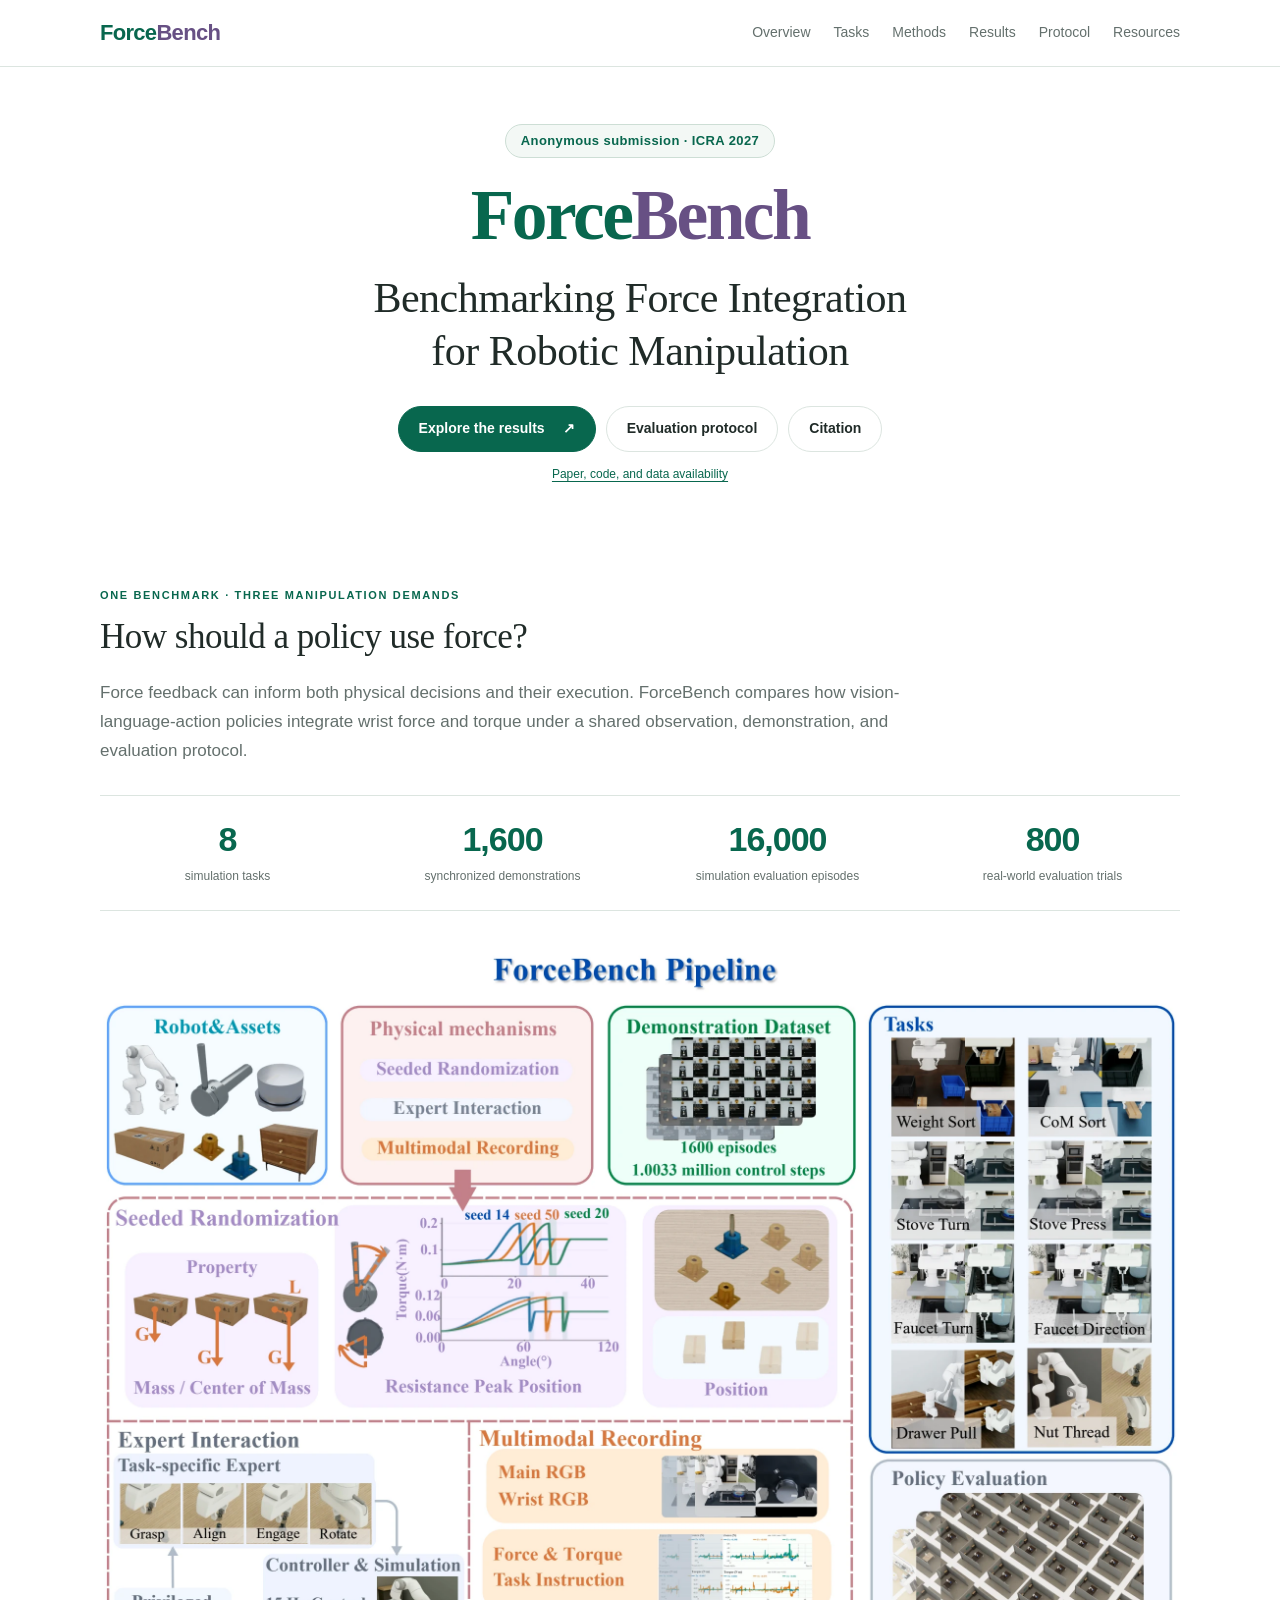
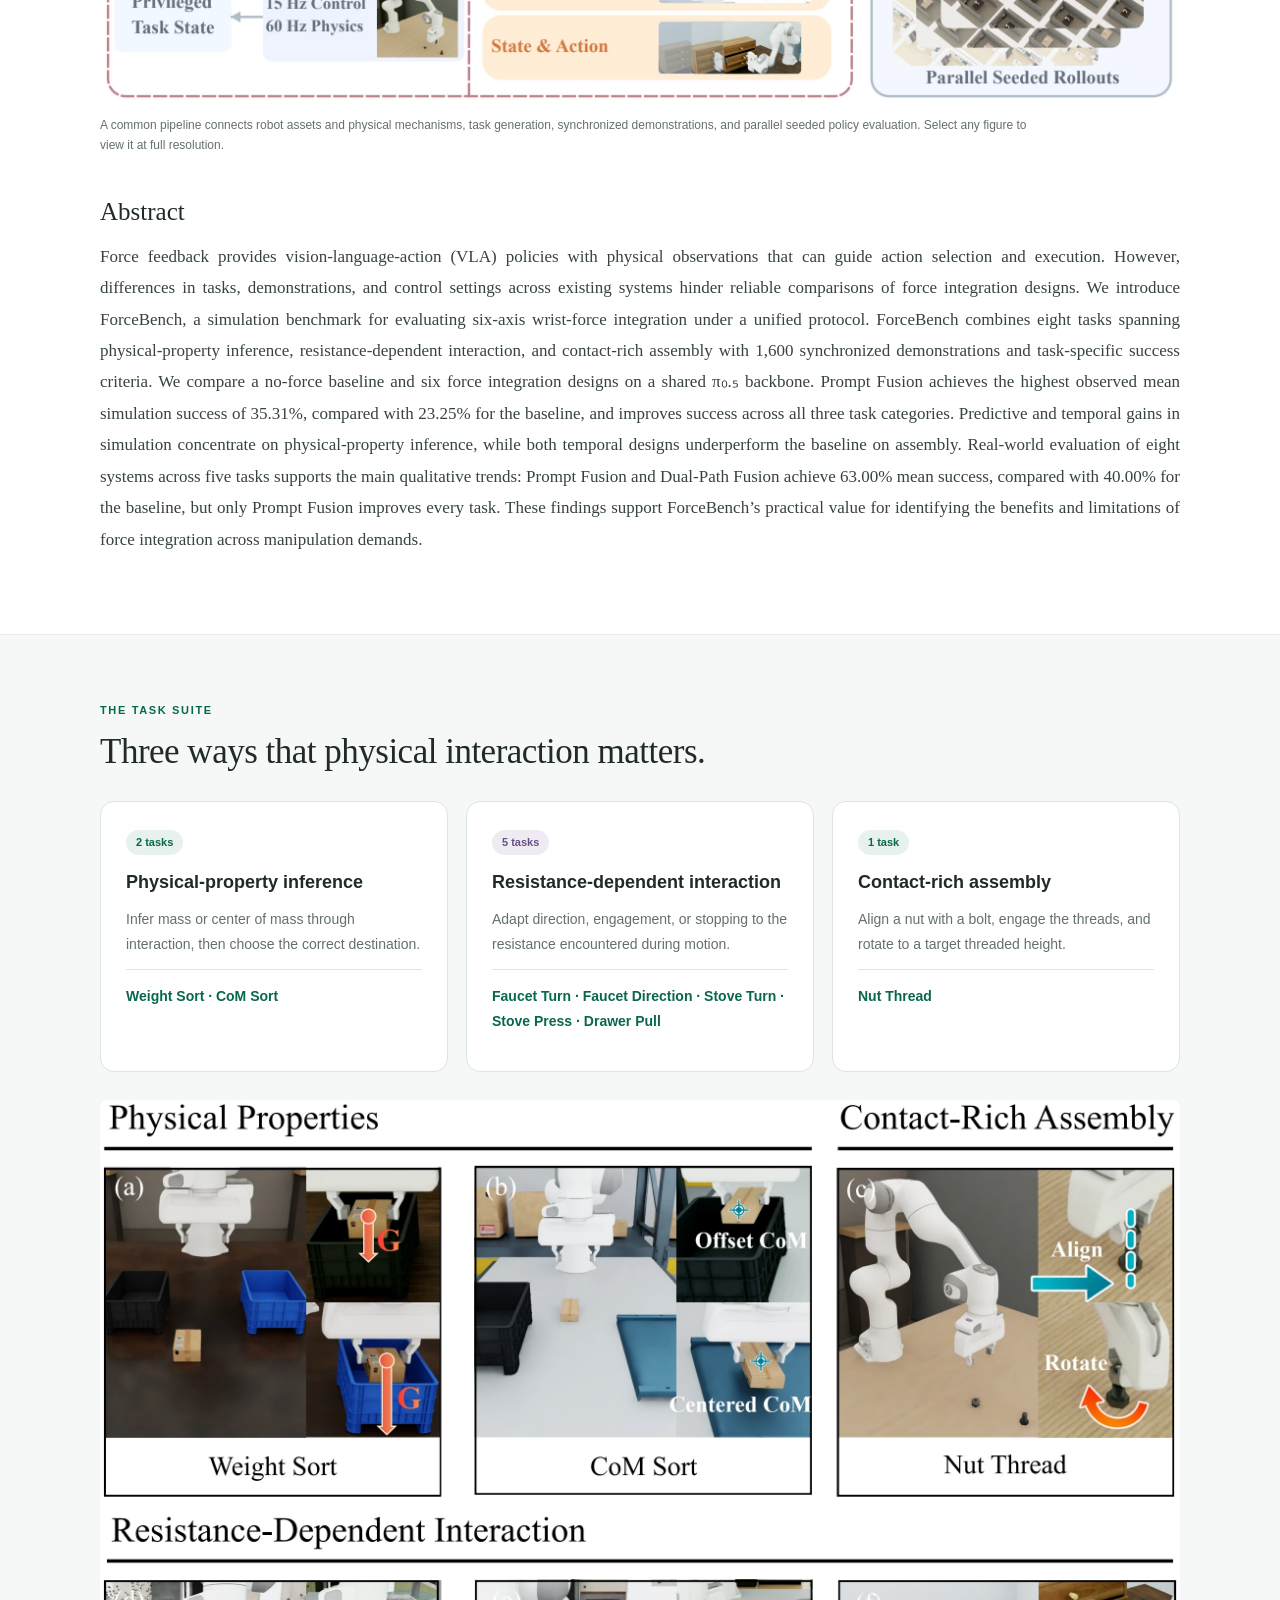
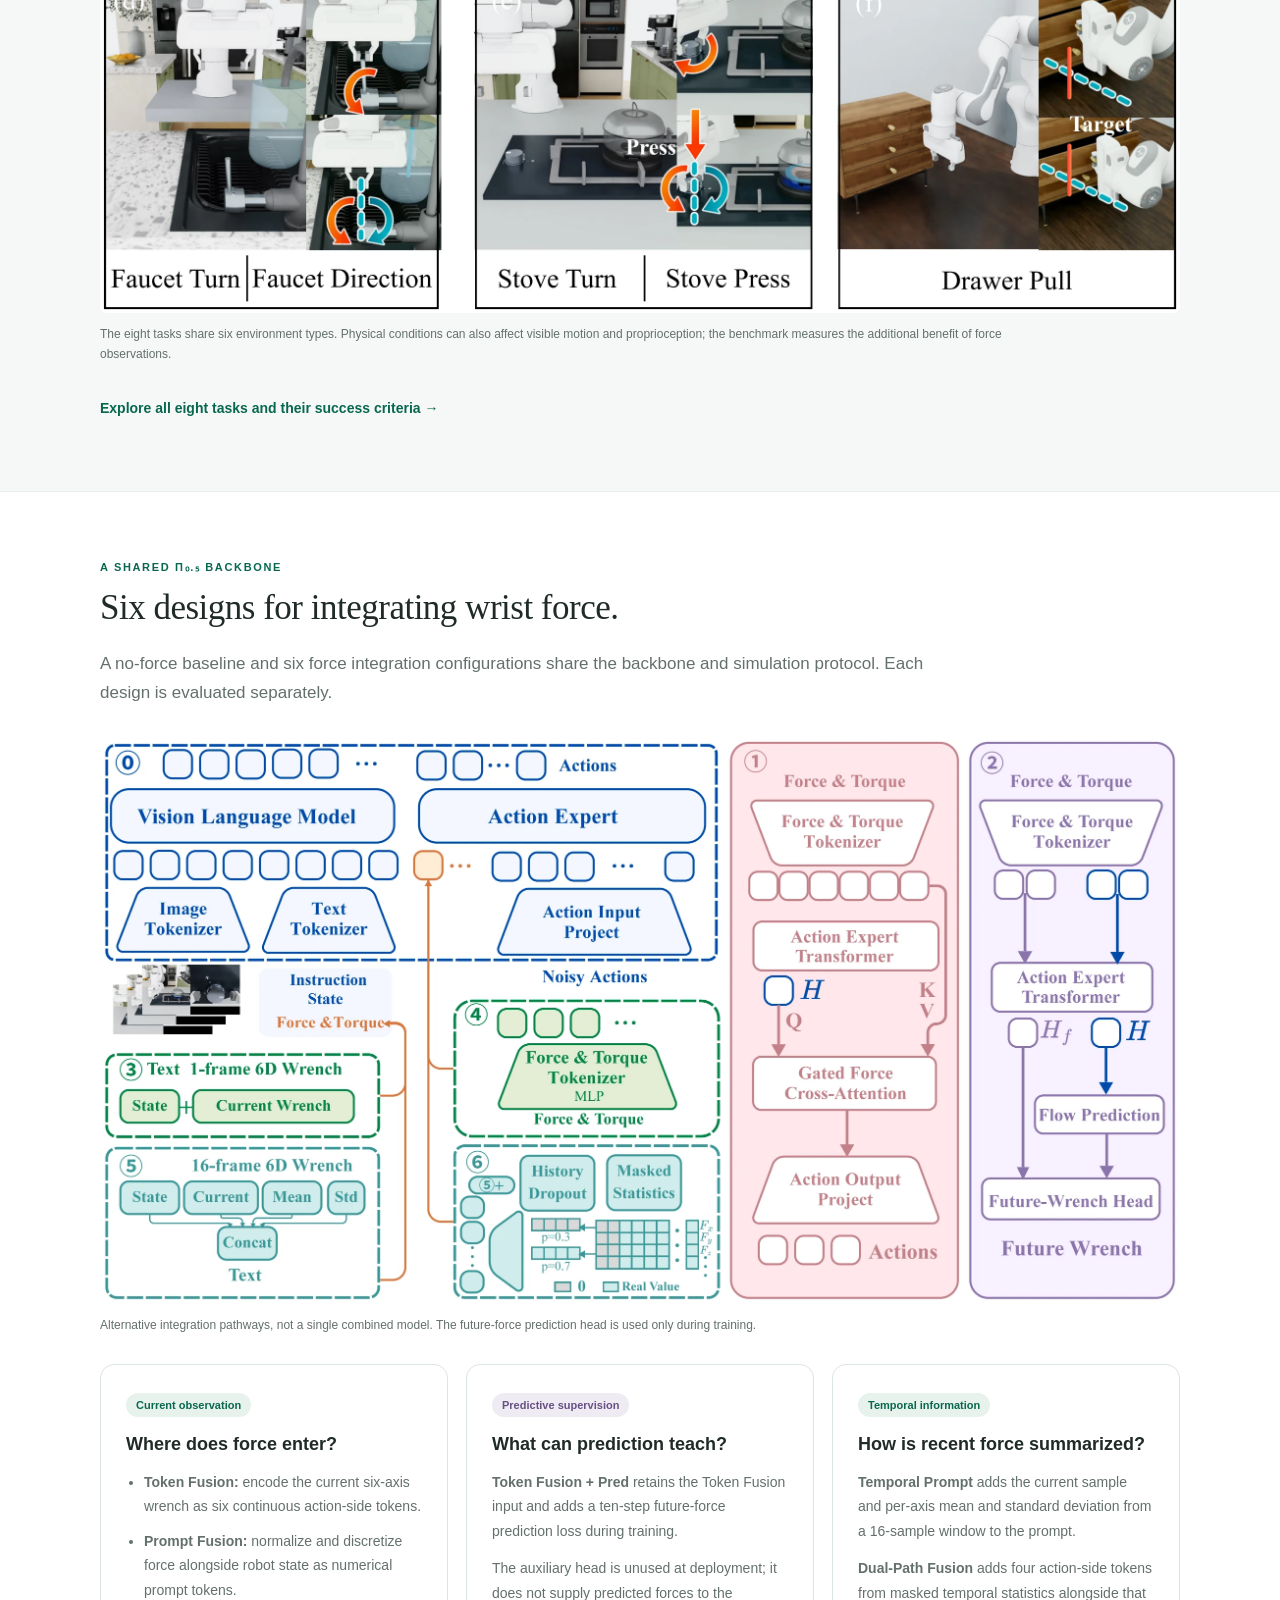
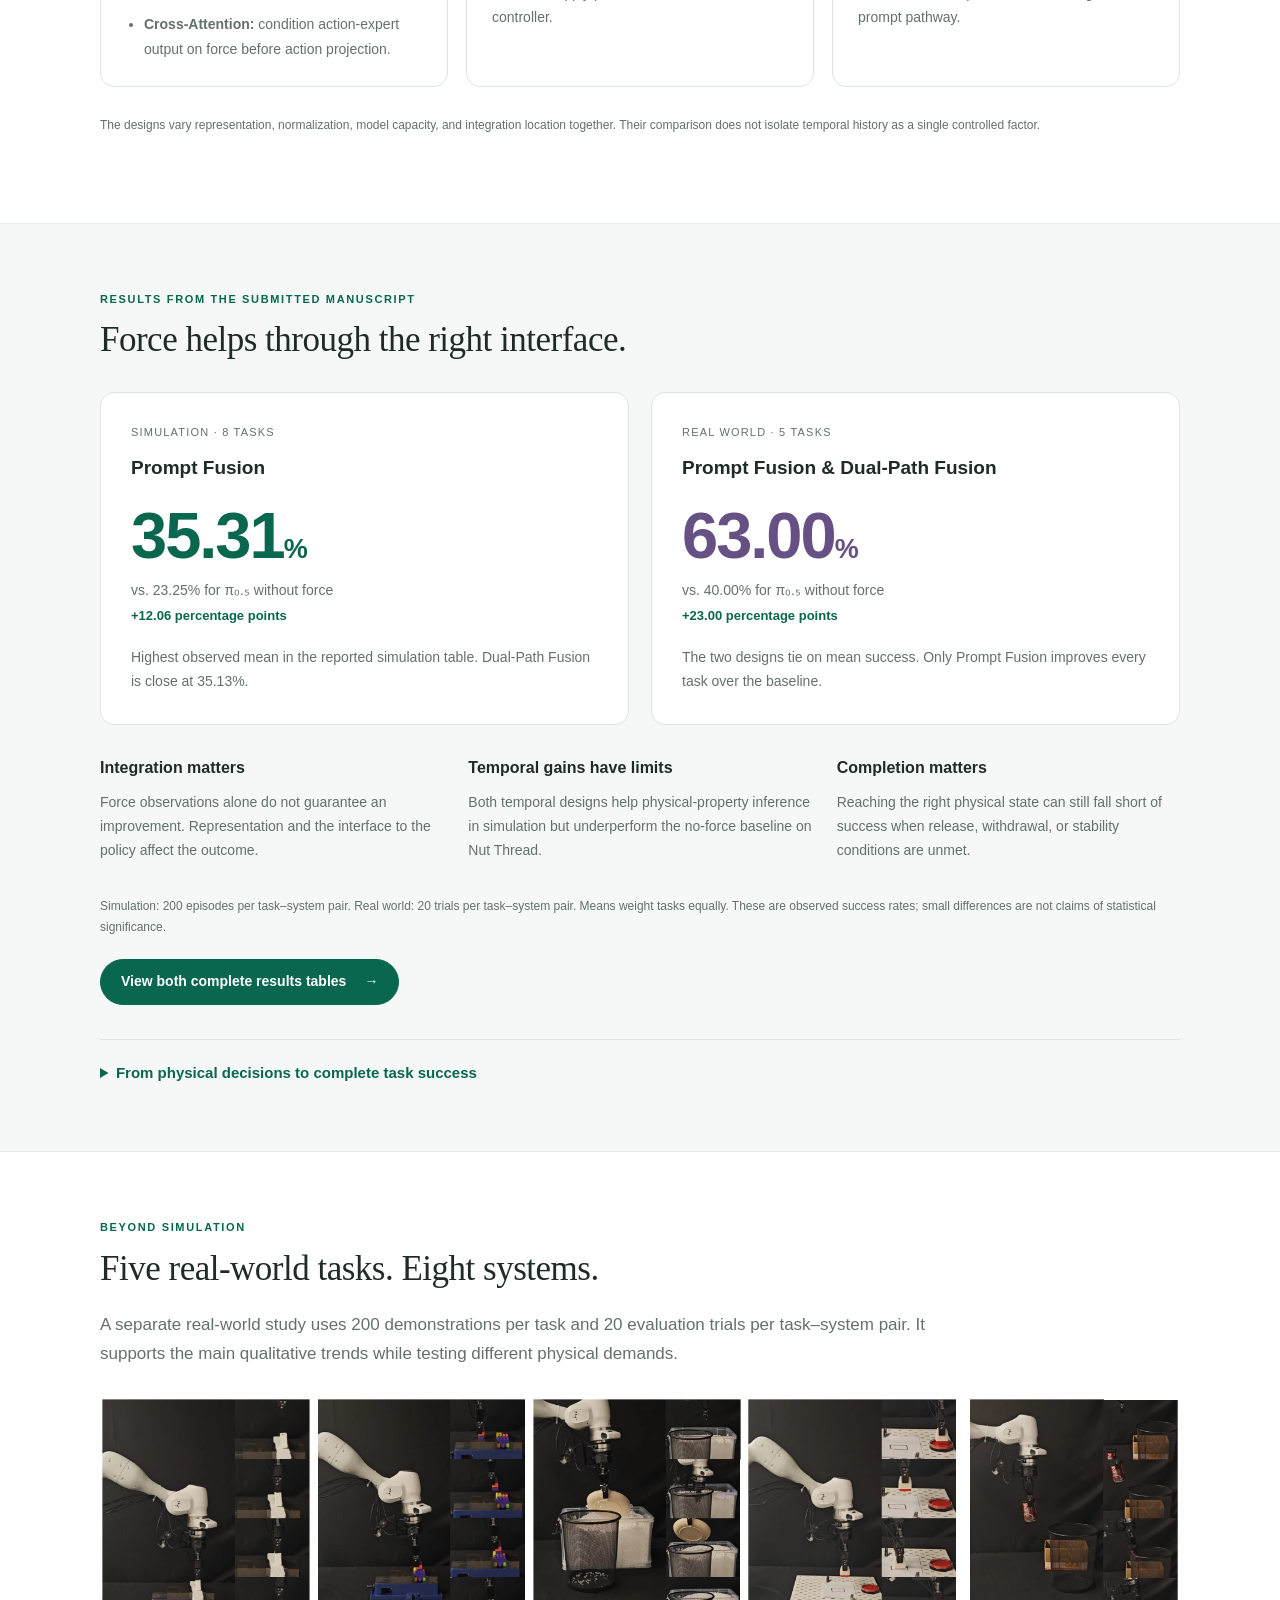
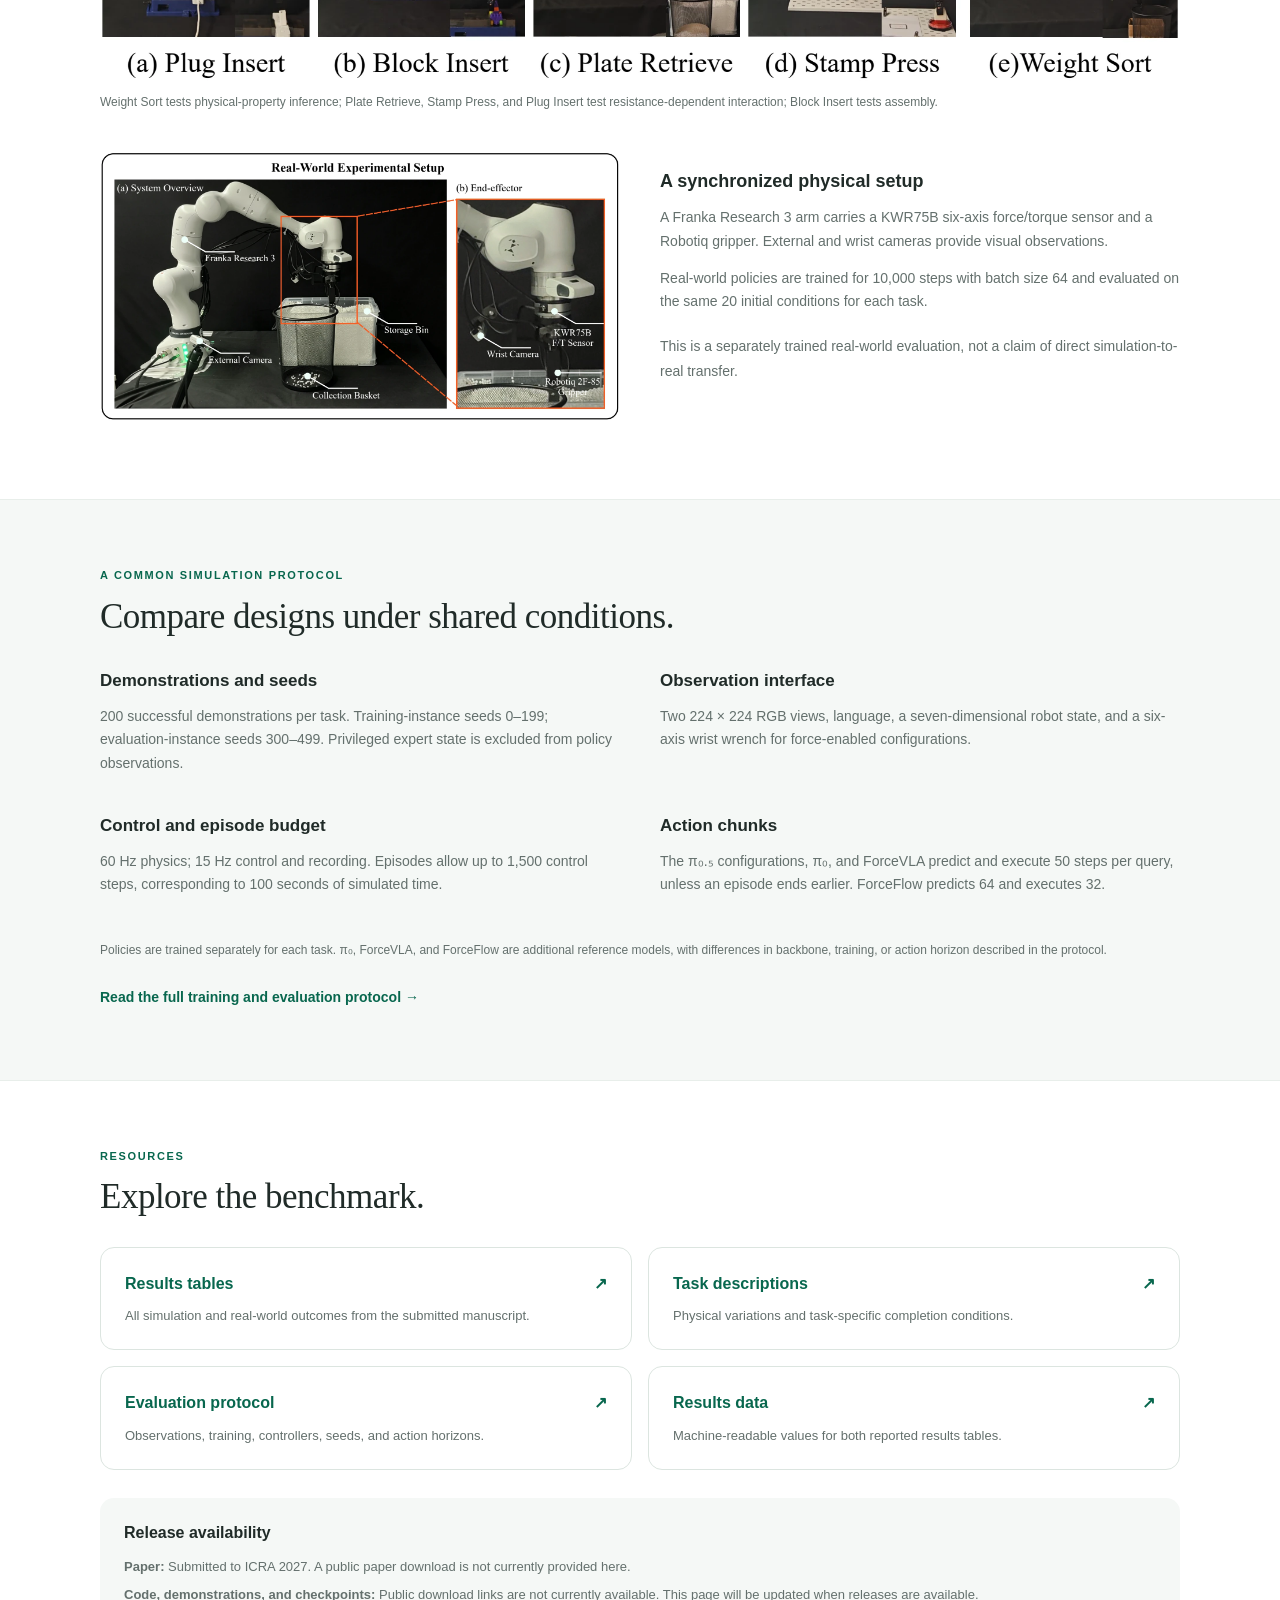
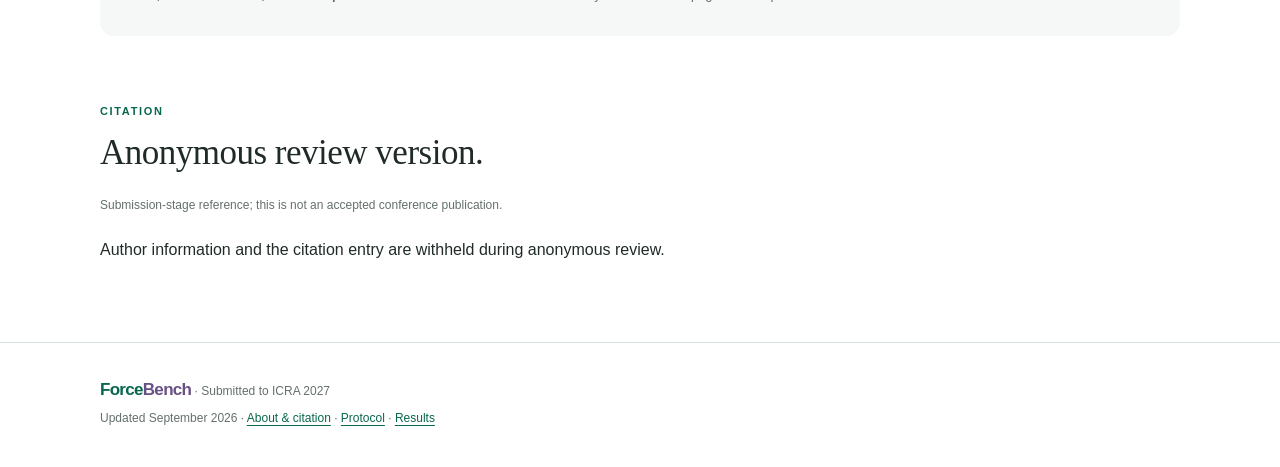
==== index.html @ 2aebc3a1 "Remove author and affiliation details for anonymous review" ====
<!doctype html>
<html lang="en">
<head>
<meta charset="utf-8">
<meta name="robots" content="noindex, nofollow, noarchive">
<meta name="viewport" content="width=device-width, initial-scale=1">
<title>ForceBench: Benchmarking Force Integration for Robotic Manipulation</title>
<meta name="description" content="ForceBench evaluates six-axis wrist-force integration in vision-language-action policies: eight simulation tasks, 1,600 demonstrations, and a five-task real-world study. Submitted to ICRA 2027.">
<meta property="og:title" content="ForceBench: Benchmarking Force Integration for Robotic Manipulation">
<meta property="og:description" content="Eight simulation tasks. Six force integration designs. A unified evaluation protocol. Submitted to ICRA 2027.">
<meta property="og:type" content="website">
<meta property="og:url" content="https://forcebench-platform.github.io/">
<meta property="og:image" content="https://forcebench-platform.github.io/assets/figures/pipeline.webp">
<link rel="canonical" href="https://forcebench-platform.github.io/">
<link rel="stylesheet" href="assets/project.css">
</head>
<body>
<a class="skip" href="#main">Skip to content</a>
<nav class="topnav" aria-label="Main navigation"><div class="wrap nav-inner"><a class="brand" href="./">Force<span>Bench</span></a><div class="nav-links"><a href="#overview">Overview</a><a href="tasks.html">Tasks</a><a href="#methods">Methods</a><a href="leaderboard.html">Results</a><a href="doc/index.html">Protocol</a><a href="#resources">Resources</a></div></div></nav>
<main id="main">
<header class="hero wrap">
  <p class="venue">Anonymous submission · ICRA 2027</p>
  <h1><span class="wordmark">Force<span>Bench</span></span>Benchmarking Force Integration<br class="desktop-break"> for Robotic Manipulation</h1>
  
  
  
  
  <div class="actions"><a class="button primary" href="leaderboard.html">Explore the results <span aria-hidden="true">↗</span></a><a class="button" href="doc/index.html">Evaluation protocol</a><a class="button" href="#citation">Citation</a></div>
  <p class="small"><a href="#resources">Paper, code, and data availability</a></p>
</header>

<section id="overview" class="section wrap">
  <p class="eyebrow">One benchmark · Three manipulation demands</p>
  <h2>How should a policy use force?</h2>
  <p class="intro">Force feedback can inform both physical decisions and their execution. ForceBench compares how vision-language-action policies integrate wrist force and torque under a shared observation, demonstration, and evaluation protocol.</p>
  <div class="stats"><div><strong>8</strong><span>simulation tasks</span></div><div><strong>1,600</strong><span>synchronized demonstrations</span></div><div><strong>16,000</strong><span>simulation evaluation episodes</span></div><div><strong>800</strong><span>real-world evaluation trials</span></div></div>
  <figure><a href="assets/figures/pipeline.webp" target="_blank" rel="noopener"><img src="assets/figures/pipeline.webp" width="2200" height="1546" alt="ForceBench pipeline: robot assets and physical mechanisms generate eight tasks, synchronized demonstrations, and parallel seeded policy evaluations."></a><figcaption>A common pipeline connects robot assets and physical mechanisms, task generation, synchronized demonstrations, and parallel seeded policy evaluation. Select any figure to view it at full resolution.</figcaption></figure>
  <div class="abstract"><h3>Abstract</h3><p>Force feedback provides vision-language-action (VLA) policies with physical observations that can guide action selection and execution. However, differences in tasks, demonstrations, and control settings across existing systems hinder reliable comparisons of force integration designs. We introduce ForceBench, a simulation benchmark for evaluating six-axis wrist-force integration under a unified protocol. ForceBench combines eight tasks spanning physical-property inference, resistance-dependent interaction, and contact-rich assembly with 1,600 synchronized demonstrations and task-specific success criteria. We compare a no-force baseline and six force integration designs on a shared π₀.₅ backbone. Prompt Fusion achieves the highest observed mean simulation success of 35.31%, compared with 23.25% for the baseline, and improves success across all three task categories. Predictive and temporal gains in simulation concentrate on physical-property inference, while both temporal designs underperform the baseline on assembly. Real-world evaluation of eight systems across five tasks supports the main qualitative trends: Prompt Fusion and Dual-Path Fusion achieve 63.00% mean success, compared with 40.00% for the baseline, but only Prompt Fusion improves every task. These findings support ForceBench’s practical value for identifying the benefits and limitations of force integration across manipulation demands.</p></div>
</section>

<section id="tasks" class="section band"><div class="wrap">
  <p class="eyebrow">The task suite</p><h2>Three ways that physical interaction matters.</h2>
  <div class="cards"><article><span class="tag">2 tasks</span><h3>Physical-property inference</h3><p>Infer mass or center of mass through interaction, then choose the correct destination.</p><p class="task-list">Weight Sort · CoM Sort</p></article><article><span class="tag purple">5 tasks</span><h3>Resistance-dependent interaction</h3><p>Adapt direction, engagement, or stopping to the resistance encountered during motion.</p><p class="task-list">Faucet Turn · Faucet Direction · Stove Turn · Stove Press · Drawer Pull</p></article><article><span class="tag">1 task</span><h3>Contact-rich assembly</h3><p>Align a nut with a bolt, engage the threads, and rotate to a target threaded height.</p><p class="task-list">Nut Thread</p></article></div>
  <figure><a href="assets/figures/simulation-tasks.webp" target="_blank" rel="noopener"><img loading="lazy" src="assets/figures/simulation-tasks.webp" width="2200" height="1656" alt="Simulation environments and physical variations for parcel sorting, faucets, stove knobs, drawer pulling, and nut threading."></a><figcaption>The eight tasks share six environment types. Physical conditions can also affect visible motion and proprioception; the benchmark measures the additional benefit of force observations.</figcaption></figure>
  <a class="text-link" href="tasks.html">Explore all eight tasks and their success criteria <span aria-hidden="true">→</span></a>
</div></section>

<section id="methods" class="section wrap">
  <p class="eyebrow">A shared π₀.₅ backbone</p><h2>Six designs for integrating wrist force.</h2>
  <p class="intro">A no-force baseline and six force integration configurations share the backbone and simulation protocol. Each design is evaluated separately.</p>
  <figure><a href="assets/figures/force-integration.webp" target="_blank" rel="noopener"><img loading="lazy" src="assets/figures/force-integration.webp" width="2200" height="1157" alt="Architecture showing the alternative force pathways: cross-attention, token fusion and prediction, prompt fusion, temporal prompt, and dual-path fusion."></a><figcaption>Alternative integration pathways, not a single combined model. The future-force prediction head is used only during training.</figcaption></figure>
  <div class="cards methods"><article><span class="tag">Current observation</span><h3>Where does force enter?</h3><ul><li><strong>Token Fusion:</strong> encode the current six-axis wrench as six continuous action-side tokens.</li><li><strong>Prompt Fusion:</strong> normalize and discretize force alongside robot state as numerical prompt tokens.</li><li><strong>Cross-Attention:</strong> condition action-expert output on force before action projection.</li></ul></article><article><span class="tag purple">Predictive supervision</span><h3>What can prediction teach?</h3><p><strong>Token Fusion + Pred</strong> retains the Token Fusion input and adds a ten-step future-force prediction loss during training.</p><p>The auxiliary head is unused at deployment; it does not supply predicted forces to the controller.</p></article><article><span class="tag">Temporal information</span><h3>How is recent force summarized?</h3><p><strong>Temporal Prompt</strong> adds the current sample and per-axis mean and standard deviation from a 16-sample window to the prompt.</p><p><strong>Dual-Path Fusion</strong> adds four action-side tokens from masked temporal statistics alongside that prompt pathway.</p></article></div>
  <p class="fineprint">The designs vary representation, normalization, model capacity, and integration location together. Their comparison does not isolate temporal history as a single controlled factor.</p>
</section>

<section id="results" class="section band"><div class="wrap">
  <p class="eyebrow">Results from the submitted manuscript</p><h2>Force helps through the right interface.</h2>
  <div class="result-grid"><article class="result-card"><p class="result-label">Simulation · 8 tasks</p><h3>Prompt Fusion</h3><div class="result-number">35.31<span>%</span></div><p class="comparison">vs. 23.25% for π₀.₅ without force</p><p class="gain">+12.06 percentage points</p><p>Highest observed mean in the reported simulation table. Dual-Path Fusion is close at 35.13%.</p></article><article class="result-card"><p class="result-label">Real world · 5 tasks</p><h3>Prompt Fusion &amp; Dual-Path Fusion</h3><div class="result-number">63.00<span>%</span></div><p class="comparison">vs. 40.00% for π₀.₅ without force</p><p class="gain">+23.00 percentage points</p><p>The two designs tie on mean success. Only Prompt Fusion improves every task over the baseline.</p></article></div>
  <div class="findings"><article><h3>Integration matters</h3><p>Force observations alone do not guarantee an improvement. Representation and the interface to the policy affect the outcome.</p></article><article><h3>Temporal gains have limits</h3><p>Both temporal designs help physical-property inference in simulation but underperform the no-force baseline on Nut Thread.</p></article><article><h3>Completion matters</h3><p>Reaching the right physical state can still fall short of success when release, withdrawal, or stability conditions are unmet.</p></article></div>
  <p class="fineprint">Simulation: 200 episodes per task–system pair. Real world: 20 trials per task–system pair. Means weight tasks equally. These are observed success rates; small differences are not claims of statistical significance.</p>
  <a class="button primary" href="leaderboard.html">View both complete results tables <span aria-hidden="true">→</span></a>
  <details class="diagnostics"><summary>From physical decisions to complete task success</summary><figure><a href="assets/figures/task-diagnostics.webp" target="_blank" rel="noopener"><img loading="lazy" src="assets/figures/task-diagnostics.webp" width="2200" height="1362" alt="Task diagnostics compare physical decision conditions and full task success, including drawer opening, valve angles, and nut assembly states."></a><figcaption>Task-level diagnostics distinguish intermediate physical conditions from complete success. For Drawer Pull, Prompt and Dual-Path Fusion each satisfy the reported intermediate condition in 81 of 200 episodes, but finish successfully in 46 and 9 episodes, respectively.</figcaption></figure></details>
</div></section>

<section id="real-world" class="section wrap">
  <p class="eyebrow">Beyond simulation</p><h2>Five real-world tasks. Eight systems.</h2>
  <p class="intro">A separate real-world study uses 200 demonstrations per task and 20 evaluation trials per task–system pair. It supports the main qualitative trends while testing different physical demands.</p>
  <figure><a href="assets/figures/real-world-tasks.webp" target="_blank" rel="noopener"><img loading="lazy" src="assets/figures/real-world-tasks.webp" width="1799" height="473" alt="Five real-world tasks: Weight Sort, Plate Retrieve, Stamp Press, Plug Insert, and Block Insert."></a><figcaption>Weight Sort tests physical-property inference; Plate Retrieve, Stamp Press, and Plug Insert test resistance-dependent interaction; Block Insert tests assembly.</figcaption></figure>
  <div class="setup-grid"><figure><a href="assets/figures/real-world-setup.webp" target="_blank" rel="noopener"><img loading="lazy" src="assets/figures/real-world-setup.webp" width="1800" height="931" alt="Real-world setup with a Franka Research 3 arm, wrist force-torque sensor, Robotiq gripper, and external and wrist cameras."></a></figure><div><h3>A synchronized physical setup</h3><p>A Franka Research 3 arm carries a KWR75B six-axis force/torque sensor and a Robotiq gripper. External and wrist cameras provide visual observations.</p><p>Real-world policies are trained for 10,000 steps with batch size 64 and evaluated on the same 20 initial conditions for each task.</p><p class="fineprint">This is a separately trained real-world evaluation, not a claim of direct simulation-to-real transfer.</p></div></div>
</section>

<section id="protocol" class="section band"><div class="wrap">
  <p class="eyebrow">A common simulation protocol</p><h2>Compare designs under shared conditions.</h2>
  <div class="protocol-grid"><article><h3>Demonstrations and seeds</h3><p>200 successful demonstrations per task. Training-instance seeds 0–199; evaluation-instance seeds 300–499. Privileged expert state is excluded from policy observations.</p></article><article><h3>Observation interface</h3><p>Two 224 × 224 RGB views, language, a seven-dimensional robot state, and a six-axis wrist wrench for force-enabled configurations.</p></article><article><h3>Control and episode budget</h3><p>60 Hz physics; 15 Hz control and recording. Episodes allow up to 1,500 control steps, corresponding to 100 seconds of simulated time.</p></article><article><h3>Action chunks</h3><p>The π₀.₅ configurations, π₀, and ForceVLA predict and execute 50 steps per query, unless an episode ends earlier. ForceFlow predicts 64 and executes 32.</p></article></div>
  <p class="fineprint">Policies are trained separately for each task. π₀, ForceVLA, and ForceFlow are additional reference models, with differences in backbone, training, or action horizon described in the protocol.</p>
  <a class="text-link" href="doc/index.html">Read the full training and evaluation protocol <span aria-hidden="true">→</span></a>
</div></section>

<section id="resources" class="section wrap">
  <p class="eyebrow">Resources</p><h2>Explore the benchmark.</h2>
  <div class="resource-grid"><a href="leaderboard.html"><strong>Results tables <span aria-hidden="true">↗</span></strong><span>All simulation and real-world outcomes from the submitted manuscript.</span></a><a href="tasks.html"><strong>Task descriptions <span aria-hidden="true">↗</span></strong><span>Physical variations and task-specific completion conditions.</span></a><a href="doc/index.html"><strong>Evaluation protocol <span aria-hidden="true">↗</span></strong><span>Observations, training, controllers, seeds, and action horizons.</span></a><a href="results/leaderboard.json"><strong>Results data <span aria-hidden="true">↗</span></strong><span>Machine-readable values for both reported results tables.</span></a></div>
  <div class="availability"><h3>Release availability</h3><p><strong>Paper:</strong> Submitted to ICRA 2027. A public paper download is not currently provided here.</p><p><strong>Code, demonstrations, and checkpoints:</strong> Public download links are not currently available. This page will be updated when releases are available.</p></div>
</section>

<section id="citation" class="section wrap citation"><p class="eyebrow">Citation</p><h2>Anonymous review version.</h2><p class="fineprint">Submission-stage reference; this is not an accepted conference publication.</p>
<p>Author information and the citation entry are withheld during anonymous review.</p>
</section>
</main>
<footer><div class="wrap"><p><a class="brand" href="./">Force<span>Bench</span></a> · Submitted to ICRA 2027</p><p>Updated September 2026 · <a href="about.html">About &amp; citation</a> · <a href="doc/index.html">Protocol</a> · <a href="leaderboard.html">Results</a></p></div></footer>
</body>
</html>
---- assets/project.css ----
:root{--ink:#202b28;--muted:#64706d;--green:#08674e;--purple:#675084;--line:#dce5e0;--band:#f5f8f6;--radius:14px}
*{box-sizing:border-box}html{scroll-behavior:smooth;scroll-padding-top:90px}body{margin:0;background:#fff;color:var(--ink);font-family:-apple-system,BlinkMacSystemFont,"Segoe UI",Arial,sans-serif;font-size:16px;line-height:1.7}a{color:var(--green);text-underline-offset:3px}a:hover{color:var(--purple)}a:focus-visible,summary:focus-visible{outline:3px solid var(--purple);outline-offset:4px}.wrap{width:min(1080px,calc(100% - 48px));margin:auto}.skip{position:absolute;left:16px;top:-100px;padding:10px;background:#fff;z-index:20}.skip:focus{top:10px}.topnav{position:sticky;top:0;z-index:10;background:rgba(255,255,255,.96);border-bottom:1px solid var(--line)}.nav-inner{min-height:66px;display:flex;align-items:center;justify-content:space-between;gap:25px}.brand{color:var(--green);font-weight:750;font-size:22px;text-decoration:none;letter-spacing:-.7px}.brand span,.wordmark>span{color:var(--purple)}.nav-links{display:flex;gap:23px;font-size:14px;flex-wrap:wrap}.nav-links a{text-decoration:none;color:var(--muted)}.nav-links a:hover{color:var(--green)}
.hero{text-align:center;padding-top:57px;padding-bottom:36px}.venue{display:inline-block;margin:0 0 18px;padding:5px 15px;color:var(--green);border:1px solid #cdded5;border-radius:30px;background:#f3f8f5;font-size:13px;font-weight:650;letter-spacing:.4px}h1{font-family:Georgia,"Times New Roman",serif;font-size:clamp(28px,3.7vw,42px);font-weight:500;line-height:1.28;margin:0 auto 27px;letter-spacing:-.5px}.wordmark{display:block;font-size:1.7em;line-height:1.1;color:var(--green);font-weight:700;letter-spacing:-2.5px;margin-bottom:17px}.authors{font-size:16px;line-height:2;margin:0 auto 10px;max-width:990px}sup{font-size:.68em}.affiliations{display:flex;justify-content:center;flex-wrap:wrap;gap:0 20px;max-width:880px;margin:0 auto;color:var(--muted);font-size:13px}.equal{font-size:12px;color:var(--muted);margin:7px 0 0}.logos{display:flex;justify-content:center;align-items:center;gap:36px;flex-wrap:wrap;margin:26px 0}.logos img{height:55px;max-width:220px;object-fit:contain}.actions{display:flex;justify-content:center;gap:10px;flex-wrap:wrap;margin:22px 0 0}.button{display:inline-flex;align-items:center;gap:18px;padding:10px 20px;border:1px solid var(--line);border-radius:25px;background:#fff;color:var(--ink);font-size:14px;font-weight:600;text-decoration:none}.button:hover{background:#eef4f0;border-color:#aacabb;color:var(--green)}.button.primary{background:var(--green);color:#fff;border-color:var(--green)}.button.primary:hover{background:#064f3d}.small{font-size:12px;color:var(--muted);margin:12px 0 0}
.section{padding-top:66px;padding-bottom:66px}.band{background:var(--band);border-block:1px solid #e8eeea}.eyebrow{color:var(--green);text-transform:uppercase;font-size:11px;font-weight:750;letter-spacing:1.65px;margin:0 0 10px}h2{font-family:Georgia,"Times New Roman",serif;font-size:clamp(26px,3vw,35px);font-weight:500;line-height:1.25;letter-spacing:-.5px;margin:0 0 20px}h3{font-size:18px;line-height:1.4;margin:0 0 12px}p{margin:0 0 13px}.intro{max-width:860px;color:var(--muted);font-size:17px}.stats{display:grid;grid-template-columns:repeat(4,1fr);gap:20px;margin:30px 0 34px;border-block:1px solid var(--line);padding:22px 0}.stats div{text-align:center}.stats strong{display:block;font-size:34px;line-height:1.25;font-weight:650;color:var(--green);letter-spacing:-1px}.stats span{font-size:12px;color:var(--muted)}figure{margin:28px 0}figure img{display:block;width:100%;height:auto;background:#fff;border-radius:7px}figure>a{display:block}figcaption{color:var(--muted);font-size:12px;line-height:1.65;margin-top:12px;max-width:940px}.abstract{margin-top:38px}.abstract h3{font-family:Georgia,"Times New Roman",serif;font-size:25px;font-weight:500}.abstract p{font-family:Georgia,"Times New Roman",serif;font-size:17px;line-height:1.85;color:#37433e;text-align:justify}.cards{display:grid;grid-template-columns:repeat(3,1fr);gap:18px;margin:28px 0}.cards article{padding:25px;background:#fff;border:1px solid var(--line);border-radius:var(--radius)}.cards p,.cards li{font-size:14px;line-height:1.75;color:var(--muted)}.tag{font-size:11px;font-weight:650;display:inline-block;background:#e8f2ec;color:var(--green);padding:3px 10px;border-radius:20px;margin-bottom:15px}.tag.purple{background:#efebf3;color:var(--purple)}.task-list{padding-top:14px;border-top:1px solid var(--line);color:var(--green)!important;font-weight:600}.text-link{display:inline-block;font-size:14px;font-weight:650;text-decoration:none;padding:4px 0}.methods ul{margin:0;padding-left:18px}.methods li+li{margin-top:10px}.fineprint{color:var(--muted);font-size:12px;line-height:1.8;margin:20px 0}.result-grid{display:grid;grid-template-columns:1fr 1fr;gap:22px;margin:30px 0}.result-card{padding:30px;background:white;border:1px solid var(--line);border-radius:var(--radius)}.result-label{text-transform:uppercase;letter-spacing:1.2px;font-size:11px;color:var(--muted)}.result-card h3{font-size:19px}.result-number{font-size:65px;line-height:1.25;letter-spacing:-2px;font-weight:650;color:var(--green);margin:14px 0 2px}.result-card:nth-child(2) .result-number{color:var(--purple)}.result-number span{font-size:27px;letter-spacing:0}.comparison{font-size:14px;color:var(--muted);margin-bottom:3px}.gain{font-size:13px;font-weight:650;color:var(--green);margin-bottom:19px}.result-card>p:last-child{font-size:14px;color:var(--muted);margin:0}.findings{display:grid;grid-template-columns:repeat(3,1fr);gap:25px;margin-top:32px}.findings h3{font-size:16px}.findings p{font-size:14px;color:var(--muted)}.diagnostics{margin-top:34px;border-top:1px solid var(--line);padding-top:20px}.diagnostics summary{cursor:pointer;font-size:15px;font-weight:650;color:var(--green)}.setup-grid{display:grid;grid-template-columns:1fr 1fr;gap:40px;align-items:center}.setup-grid>figure{margin:12px 0}.setup-grid p{font-size:14px;color:var(--muted)}.protocol-grid{display:grid;grid-template-columns:1fr 1fr;gap:25px 40px;margin:30px 0}.protocol-grid h3{font-size:17px}.protocol-grid p{font-size:14px;color:var(--muted)}.resource-grid{display:grid;grid-template-columns:1fr 1fr;gap:16px;margin-top:28px}.resource-grid>a{display:block;padding:22px 24px;border:1px solid var(--line);border-radius:var(--radius);text-decoration:none}.resource-grid>a:hover{background:var(--band);border-color:#aacabb}.resource-grid strong{display:flex;justify-content:space-between;gap:15px;font-size:16px}.resource-grid>a>span{display:block;font-size:13px;color:var(--muted);margin-top:8px}.availability{margin-top:28px;padding:24px;background:var(--band);border-radius:var(--radius)}.availability h3{font-size:16px}.availability p{font-size:13px;color:var(--muted);margin:6px 0}.citation{padding-top:0}pre{margin:20px 0 0;padding:24px;border-radius:var(--radius);background:#1c2923;color:#e2eee6;overflow:auto;line-height:1.8;font-size:12px}code{font-family:Consolas,Menlo,monospace}footer{border-top:1px solid var(--line);padding:30px 0 35px;color:var(--muted);font-size:12px}footer p{margin:3px 0}footer .brand{font-size:17px}
@media(max-width:760px){.wrap{width:calc(100% - 36px)}html{scroll-padding-top:120px}.nav-inner{padding-block:12px;display:block}.nav-links{gap:7px 19px;font-size:12px;margin-top:7px}.hero{padding-top:35px}.desktop-break{display:none}.authors{font-size:14px;line-height:1.9}.affiliations{font-size:12px;gap:2px 12px}.logos{gap:20px}.logos img{height:43px;max-width:170px}.section{padding-block:44px}.stats{grid-template-columns:1fr 1fr;gap:22px 10px}.stats strong{font-size:29px}.cards,.findings,.result-grid,.setup-grid{grid-template-columns:1fr}.cards article{padding:22px}.abstract p{text-align:left;font-size:16px}.result-card{padding:25px}.result-number{font-size:59px}.setup-grid{gap:18px}.protocol-grid{gap:20px;grid-template-columns:1fr}.resource-grid{grid-template-columns:1fr}.citation{padding-top:0}.intro{font-size:16px}.button{font-size:13px;padding:9px 16px}}
@media(prefers-reduced-motion:reduce){html{scroll-behavior:auto}}
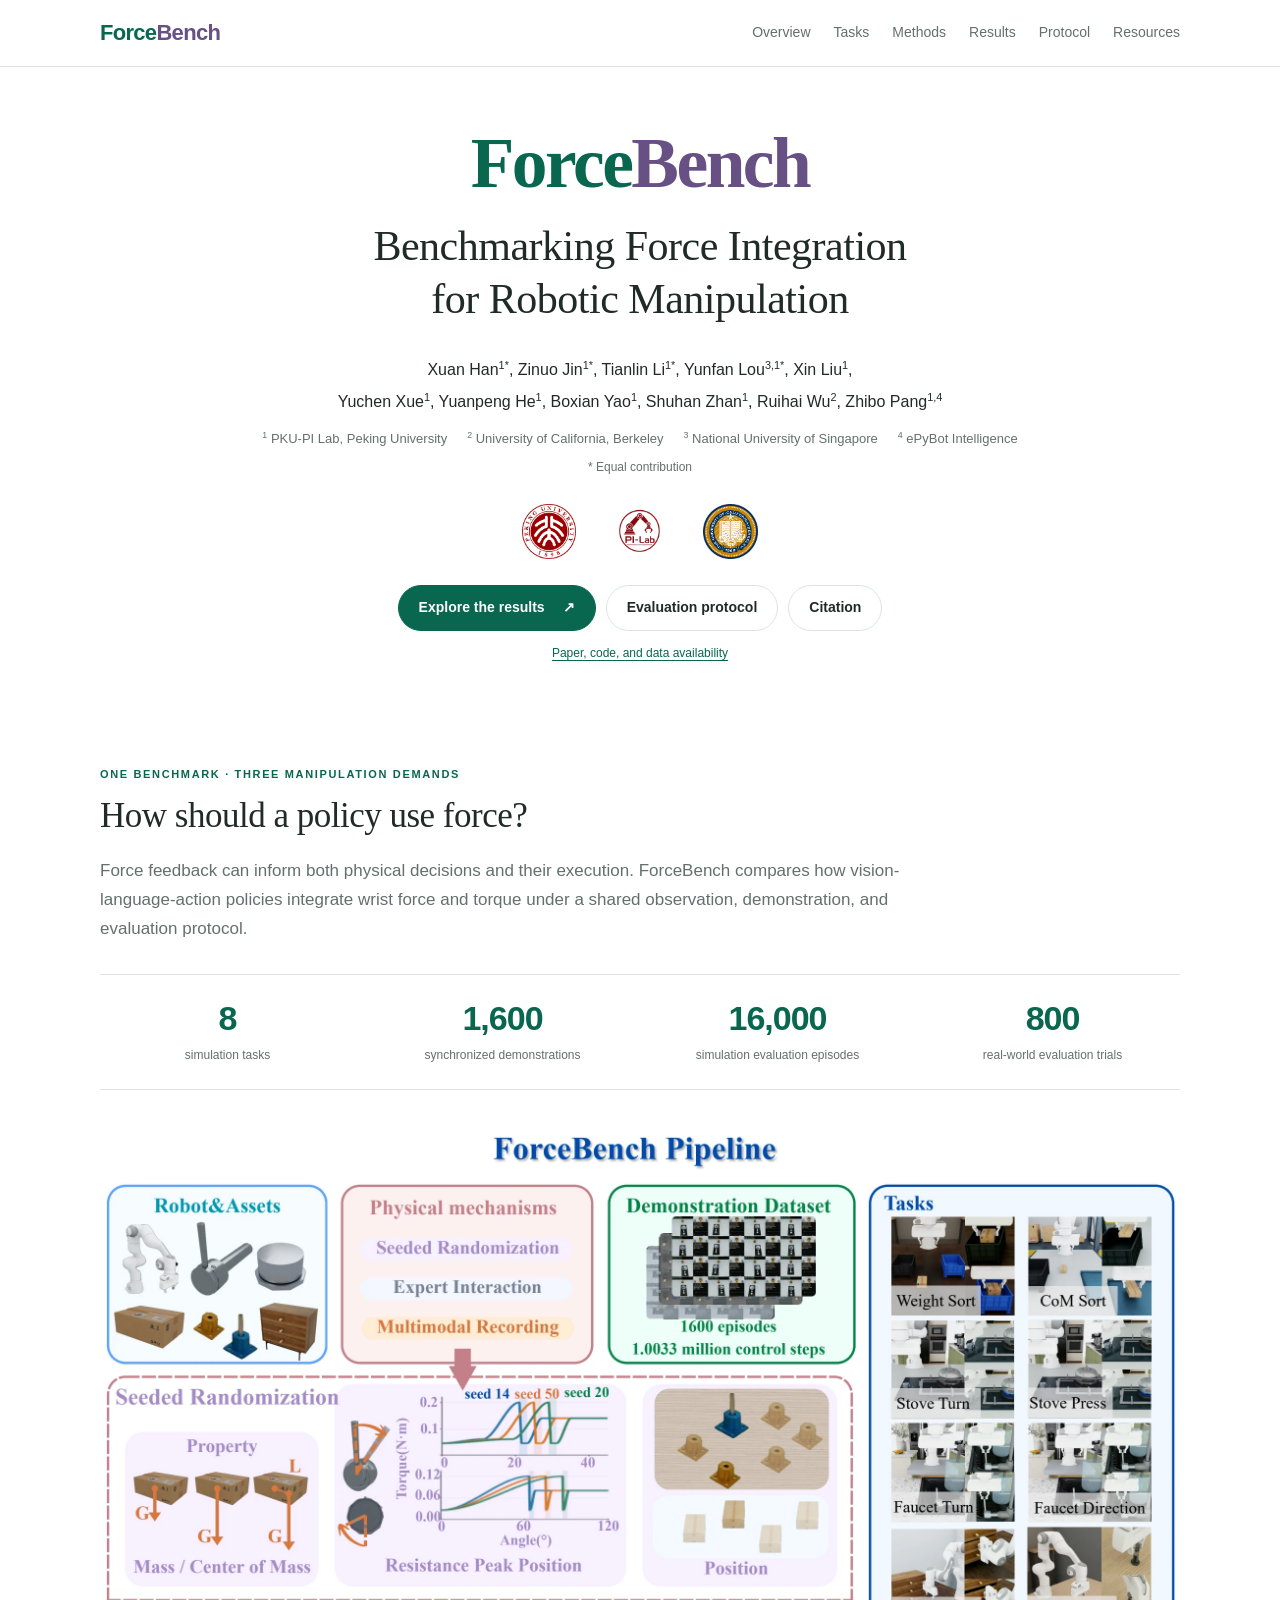
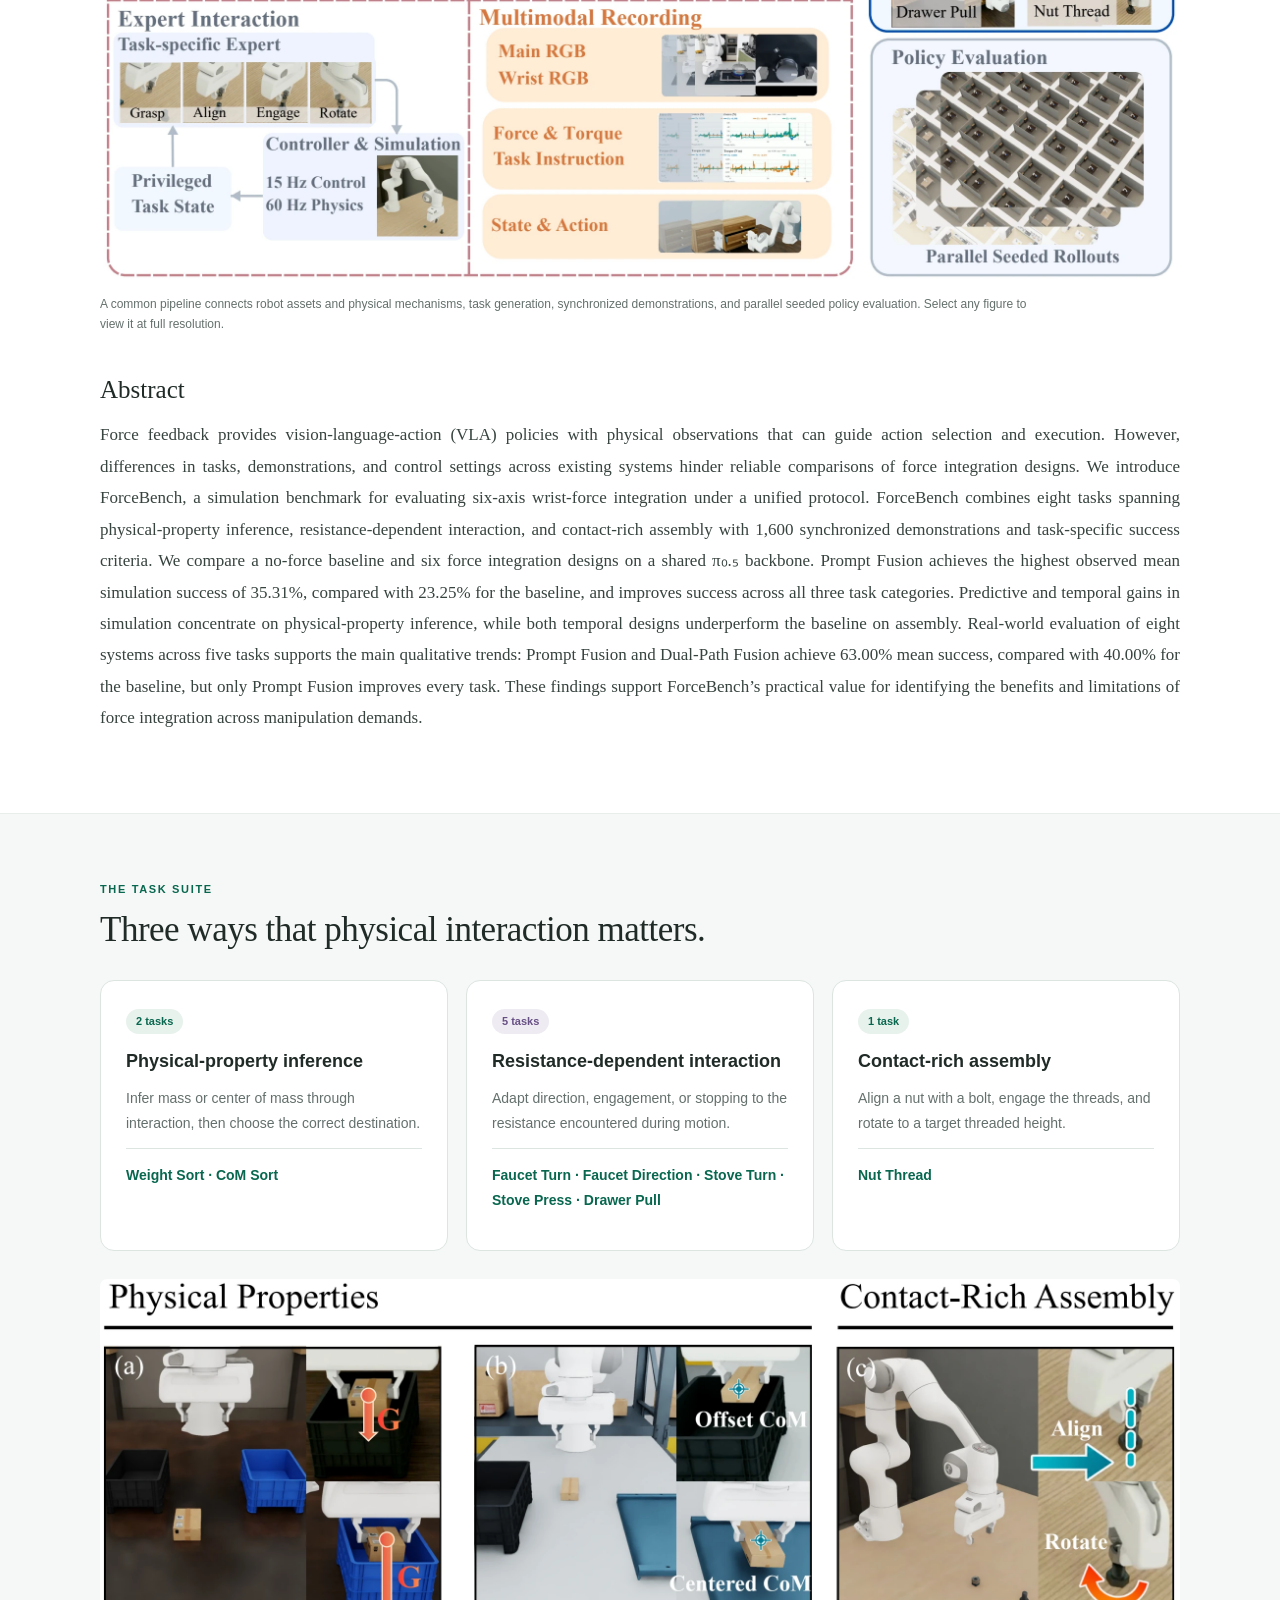
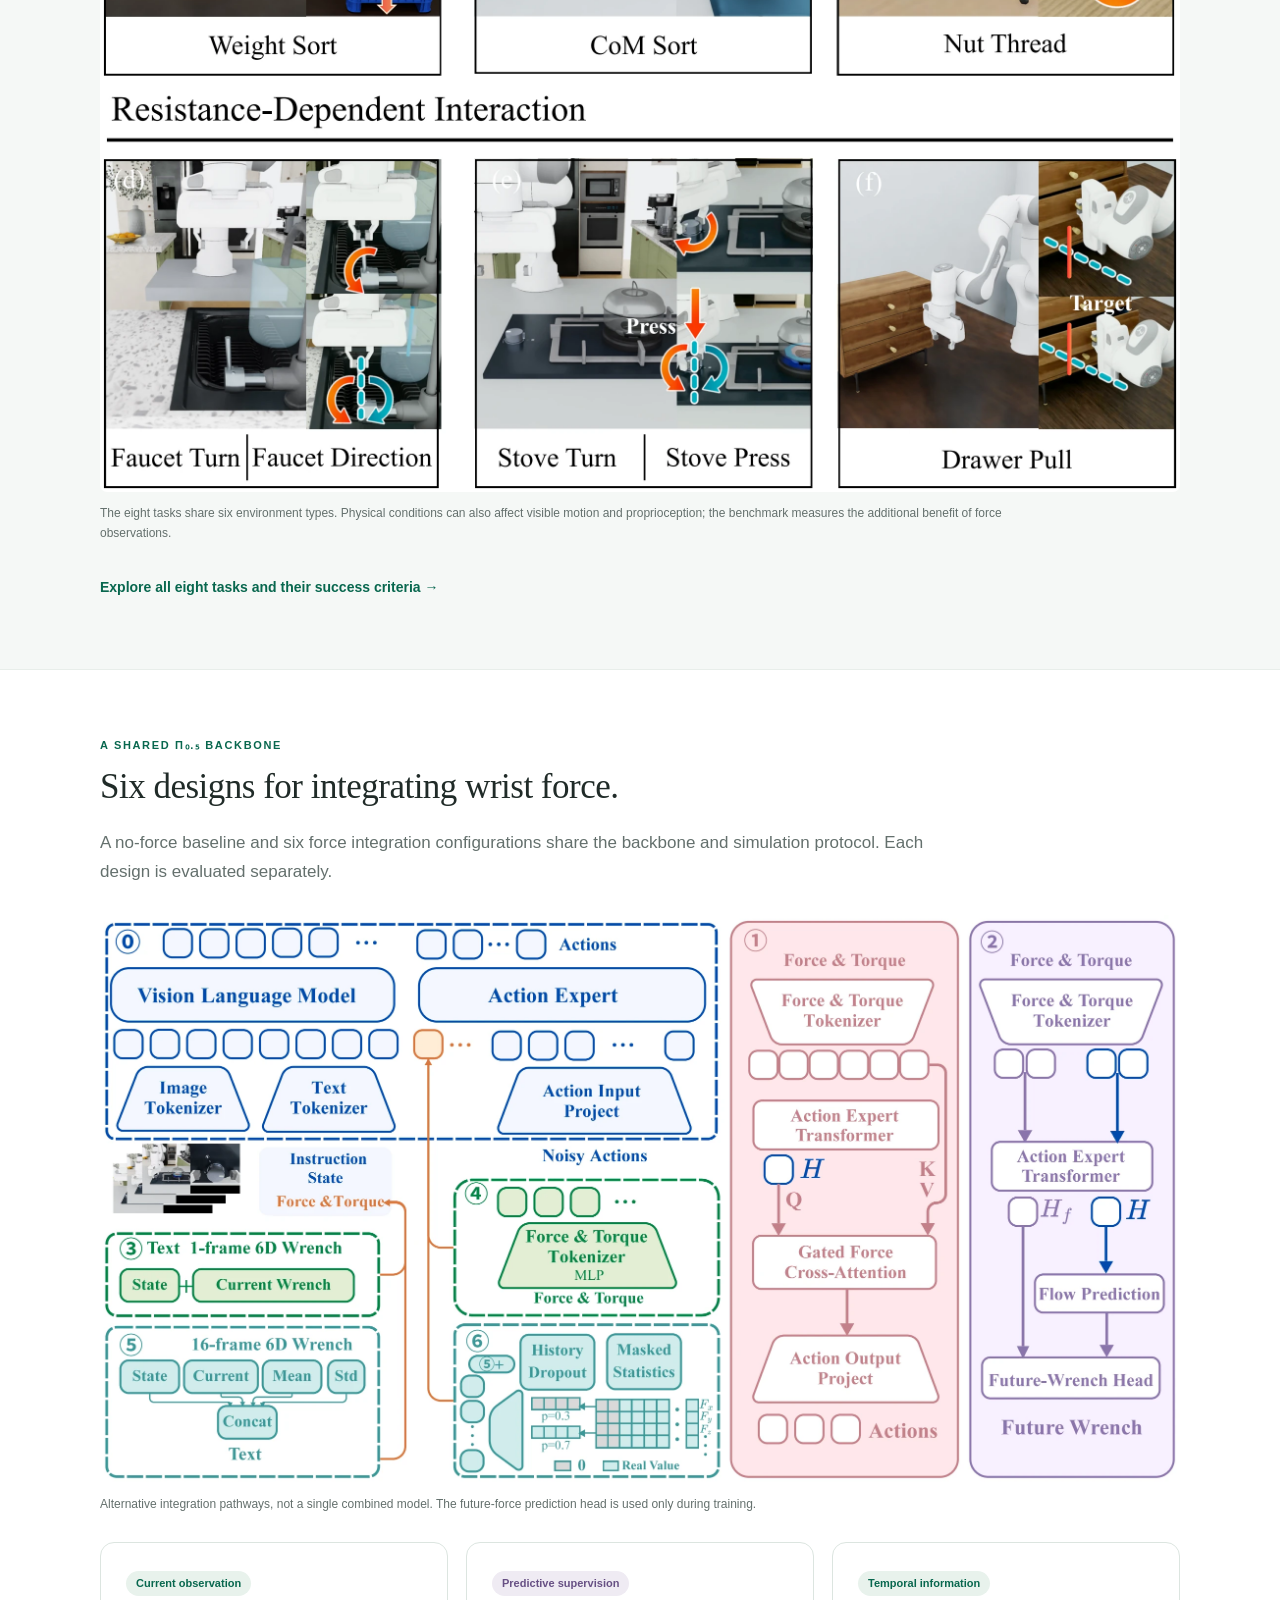
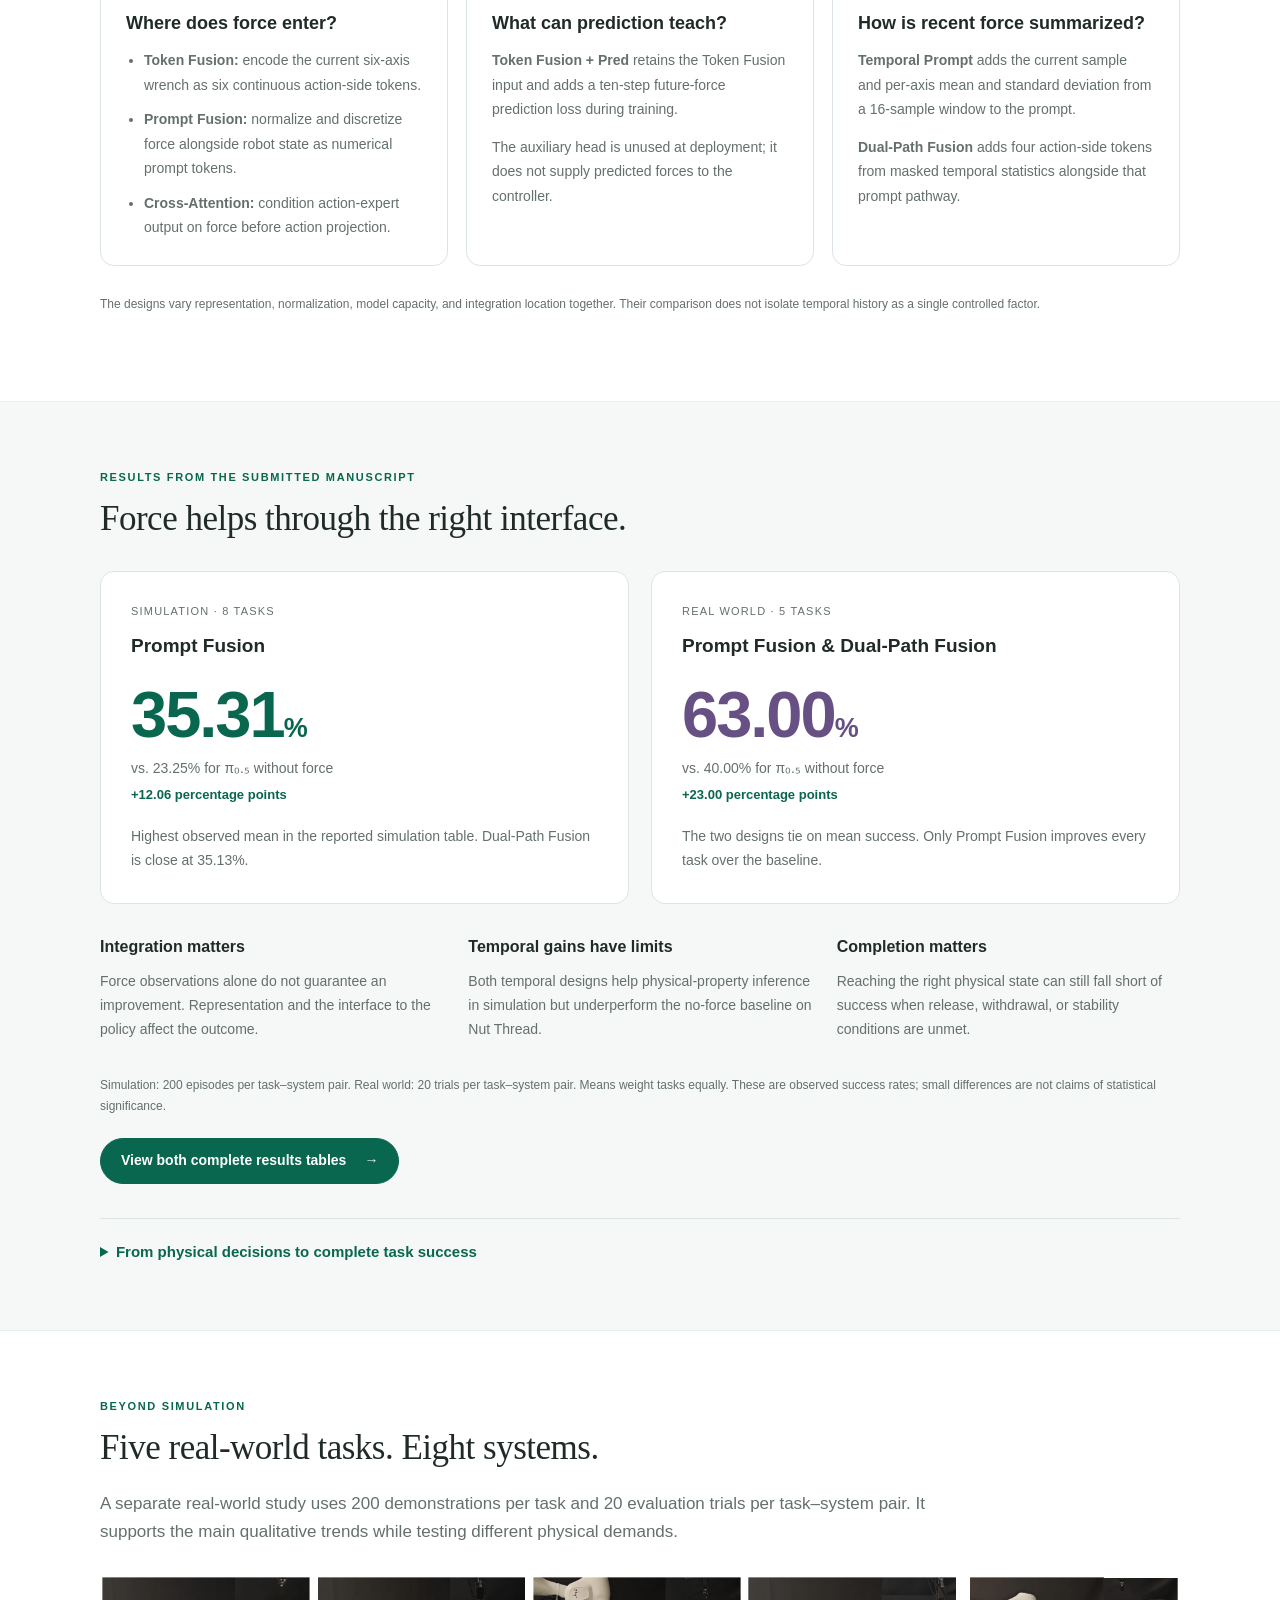
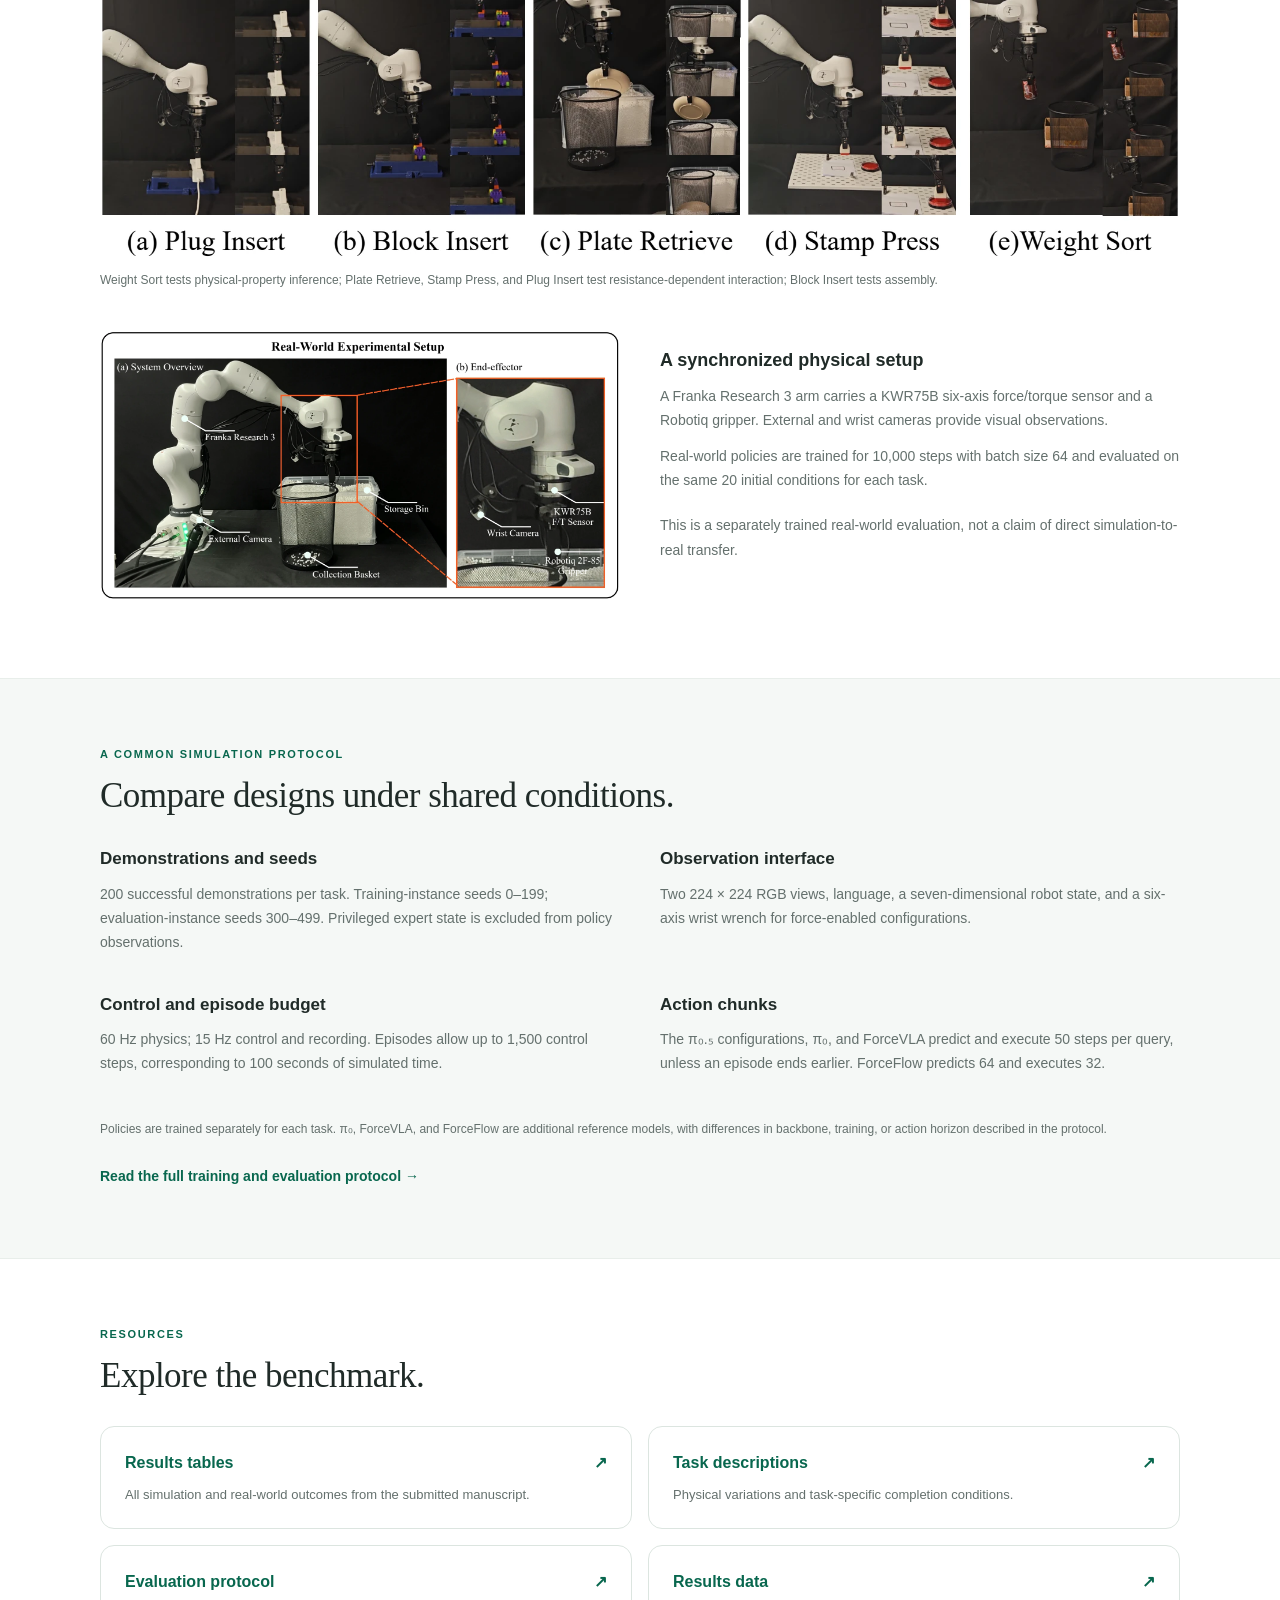
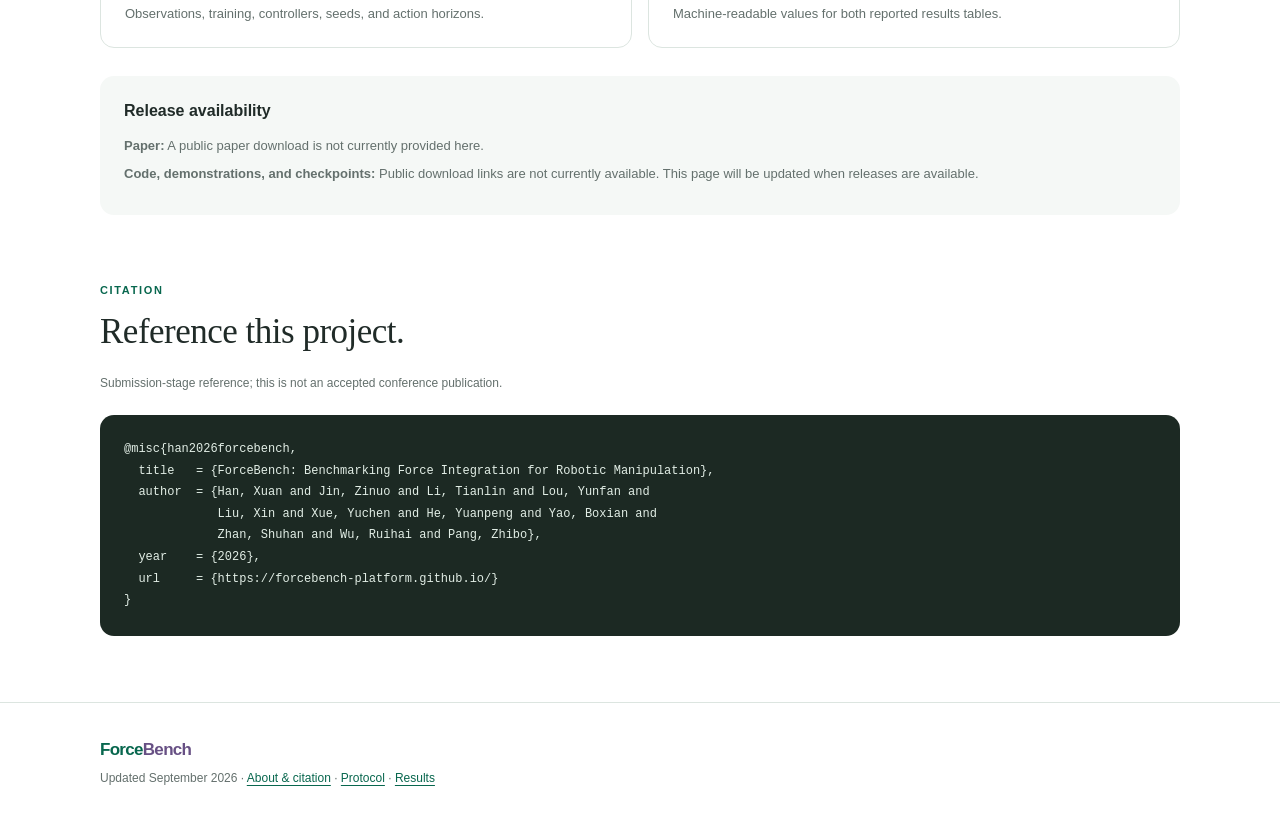
==== commit 8be2c874: "Restore project attribution and remove ICRA submission labels" ====
--- a/index.html
+++ b/index.html
@@ -2,12 +2,11 @@
 <html lang="en">
 <head>
 <meta charset="utf-8">
-<meta name="robots" content="noindex, nofollow, noarchive">
 <meta name="viewport" content="width=device-width, initial-scale=1">
 <title>ForceBench: Benchmarking Force Integration for Robotic Manipulation</title>
-<meta name="description" content="ForceBench evaluates six-axis wrist-force integration in vision-language-action policies: eight simulation tasks, 1,600 demonstrations, and a five-task real-world study. Submitted to ICRA 2027.">
+<meta name="description" content="ForceBench evaluates six-axis wrist-force integration in vision-language-action policies: eight simulation tasks, 1,600 demonstrations, and a five-task real-world study.">
 <meta property="og:title" content="ForceBench: Benchmarking Force Integration for Robotic Manipulation">
-<meta property="og:description" content="Eight simulation tasks. Six force integration designs. A unified evaluation protocol. Submitted to ICRA 2027.">
+<meta property="og:description" content="Eight simulation tasks. Six force integration designs. A unified evaluation protocol.">
 <meta property="og:type" content="website">
 <meta property="og:url" content="https://forcebench-platform.github.io/">
 <meta property="og:image" content="https://forcebench-platform.github.io/assets/figures/pipeline.webp">
@@ -19,12 +18,11 @@
 <nav class="topnav" aria-label="Main navigation"><div class="wrap nav-inner"><a class="brand" href="./">Force<span>Bench</span></a><div class="nav-links"><a href="#overview">Overview</a><a href="tasks.html">Tasks</a><a href="#methods">Methods</a><a href="leaderboard.html">Results</a><a href="doc/index.html">Protocol</a><a href="#resources">Resources</a></div></div></nav>
 <main id="main">
 <header class="hero wrap">
-  <p class="venue">Anonymous submission · ICRA 2027</p>
   <h1><span class="wordmark">Force<span>Bench</span></span>Benchmarking Force Integration<br class="desktop-break"> for Robotic Manipulation</h1>
-  
-  
-  
-  
+  <p class="authors">Xuan Han<sup>1*</sup>, Zinuo Jin<sup>1*</sup>, Tianlin Li<sup>1*</sup>, Yunfan Lou<sup>3,1*</sup>, Xin Liu<sup>1</sup>,<br class="desktop-break"> Yuchen Xue<sup>1</sup>, Yuanpeng He<sup>1</sup>, Boxian Yao<sup>1</sup>, Shuhan Zhan<sup>1</sup>, Ruihai Wu<sup>2</sup>, Zhibo Pang<sup>1,4</sup></p>
+  <p class="affiliations"><span><sup>1</sup> PKU-PI Lab, Peking University</span><span><sup>2</sup> University of California, Berkeley</span><span><sup>3</sup> National University of Singapore</span><span><sup>4</sup> ePyBot Intelligence</span></p>
+  <p class="equal">* Equal contribution</p>
+  <div class="logos"><img src="assets/logos/pku.png" alt="Peking University"><img src="assets/logos/pi-lab.png" alt="PKU-PI Lab"><img src="assets/logos/berkeley.png" alt="University of California, Berkeley"></div>
   <div class="actions"><a class="button primary" href="leaderboard.html">Explore the results <span aria-hidden="true">↗</span></a><a class="button" href="doc/index.html">Evaluation protocol</a><a class="button" href="#citation">Citation</a></div>
   <p class="small"><a href="#resources">Paper, code, and data availability</a></p>
 </header>
@@ -79,13 +77,20 @@
 <section id="resources" class="section wrap">
   <p class="eyebrow">Resources</p><h2>Explore the benchmark.</h2>
   <div class="resource-grid"><a href="leaderboard.html"><strong>Results tables <span aria-hidden="true">↗</span></strong><span>All simulation and real-world outcomes from the submitted manuscript.</span></a><a href="tasks.html"><strong>Task descriptions <span aria-hidden="true">↗</span></strong><span>Physical variations and task-specific completion conditions.</span></a><a href="doc/index.html"><strong>Evaluation protocol <span aria-hidden="true">↗</span></strong><span>Observations, training, controllers, seeds, and action horizons.</span></a><a href="results/leaderboard.json"><strong>Results data <span aria-hidden="true">↗</span></strong><span>Machine-readable values for both reported results tables.</span></a></div>
-  <div class="availability"><h3>Release availability</h3><p><strong>Paper:</strong> Submitted to ICRA 2027. A public paper download is not currently provided here.</p><p><strong>Code, demonstrations, and checkpoints:</strong> Public download links are not currently available. This page will be updated when releases are available.</p></div>
+  <div class="availability"><h3>Release availability</h3><p><strong>Paper:</strong> A public paper download is not currently provided here.</p><p><strong>Code, demonstrations, and checkpoints:</strong> Public download links are not currently available. This page will be updated when releases are available.</p></div>
 </section>
 
-<section id="citation" class="section wrap citation"><p class="eyebrow">Citation</p><h2>Anonymous review version.</h2><p class="fineprint">Submission-stage reference; this is not an accepted conference publication.</p>
-<p>Author information and the citation entry are withheld during anonymous review.</p>
+<section id="citation" class="section wrap citation"><p class="eyebrow">Citation</p><h2>Reference this project.</h2><p class="fineprint">Submission-stage reference; this is not an accepted conference publication.</p>
+<pre><code>@misc{han2026forcebench,
+  title   = {ForceBench: Benchmarking Force Integration for Robotic Manipulation},
+  author  = {Han, Xuan and Jin, Zinuo and Li, Tianlin and Lou, Yunfan and
+             Liu, Xin and Xue, Yuchen and He, Yuanpeng and Yao, Boxian and
+             Zhan, Shuhan and Wu, Ruihai and Pang, Zhibo},
+  year    = {2026},
+  url     = {https://forcebench-platform.github.io/}
+}</code></pre>
 </section>
 </main>
-<footer><div class="wrap"><p><a class="brand" href="./">Force<span>Bench</span></a> · Submitted to ICRA 2027</p><p>Updated September 2026 · <a href="about.html">About &amp; citation</a> · <a href="doc/index.html">Protocol</a> · <a href="leaderboard.html">Results</a></p></div></footer>
+<footer><div class="wrap"><p><a class="brand" href="./">Force<span>Bench</span></a></p><p>Updated September 2026 · <a href="about.html">About &amp; citation</a> · <a href="doc/index.html">Protocol</a> · <a href="leaderboard.html">Results</a></p></div></footer>
 </body>
 </html>
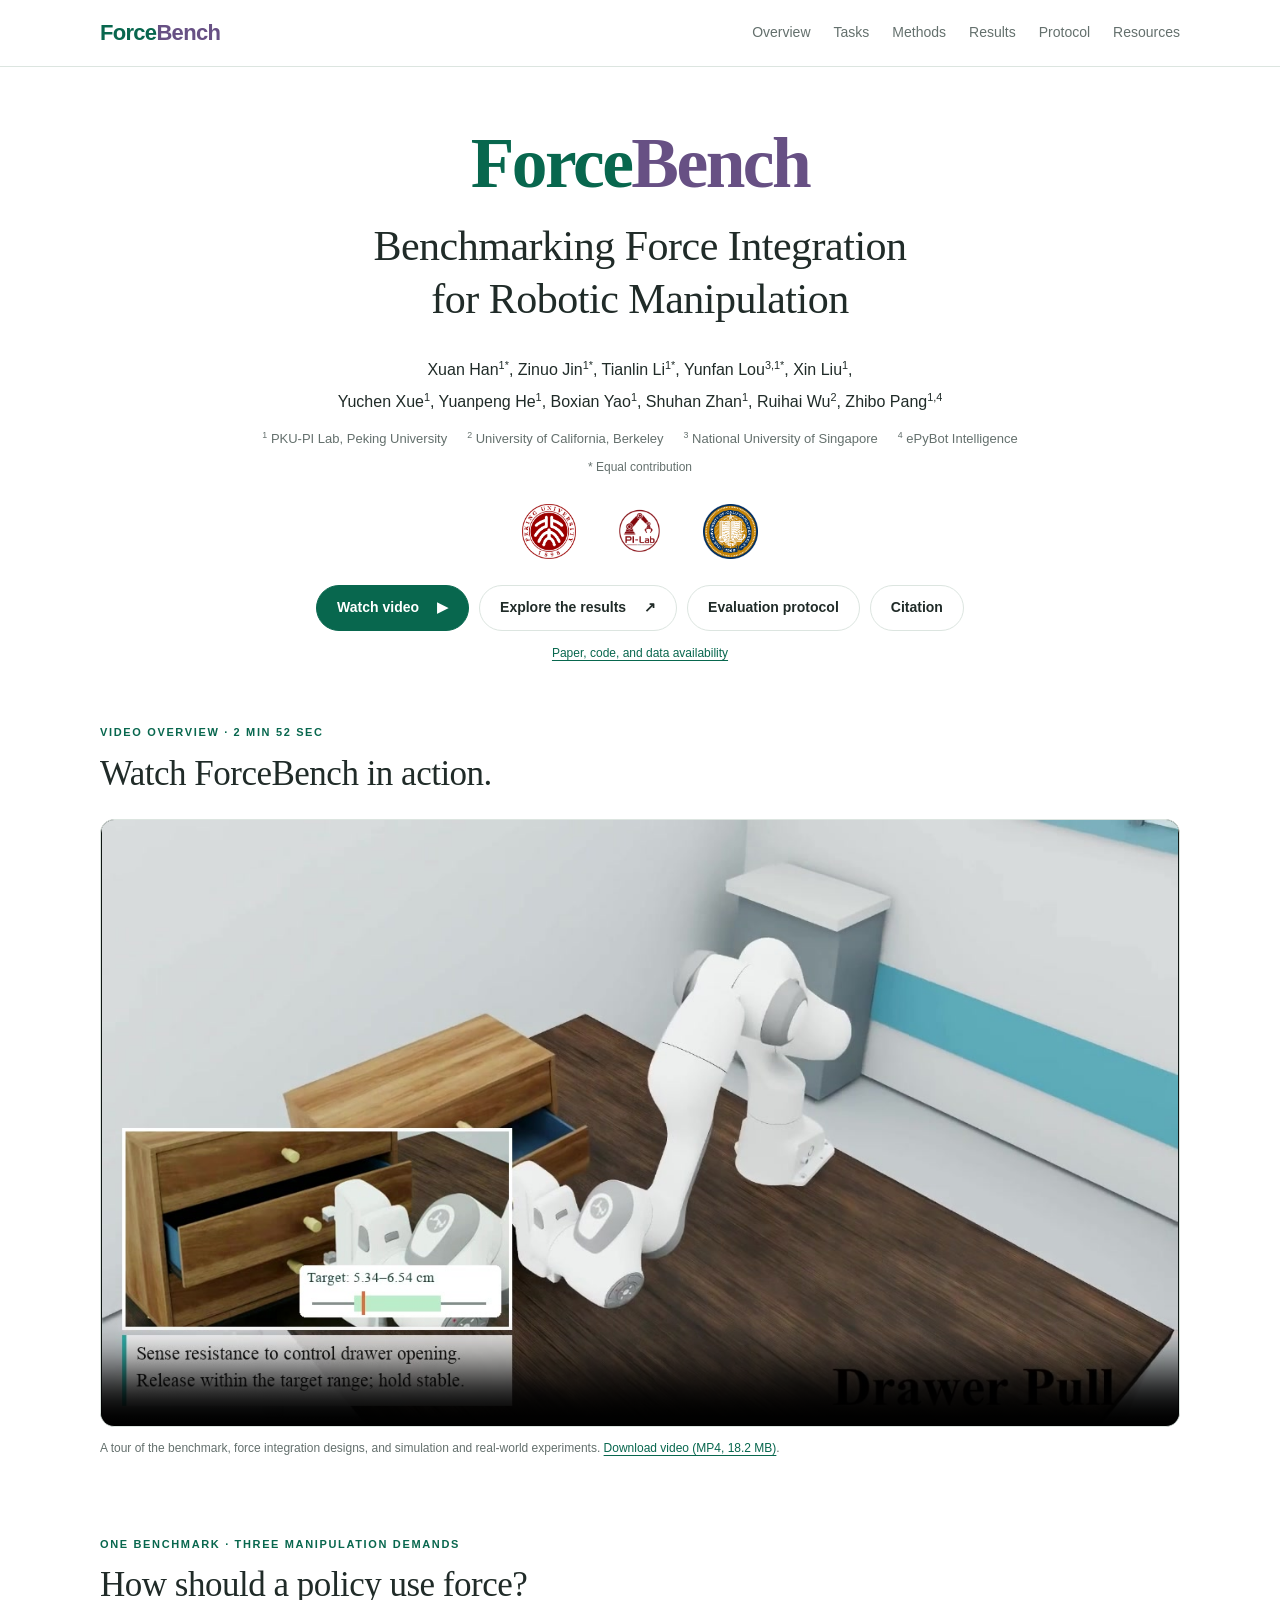
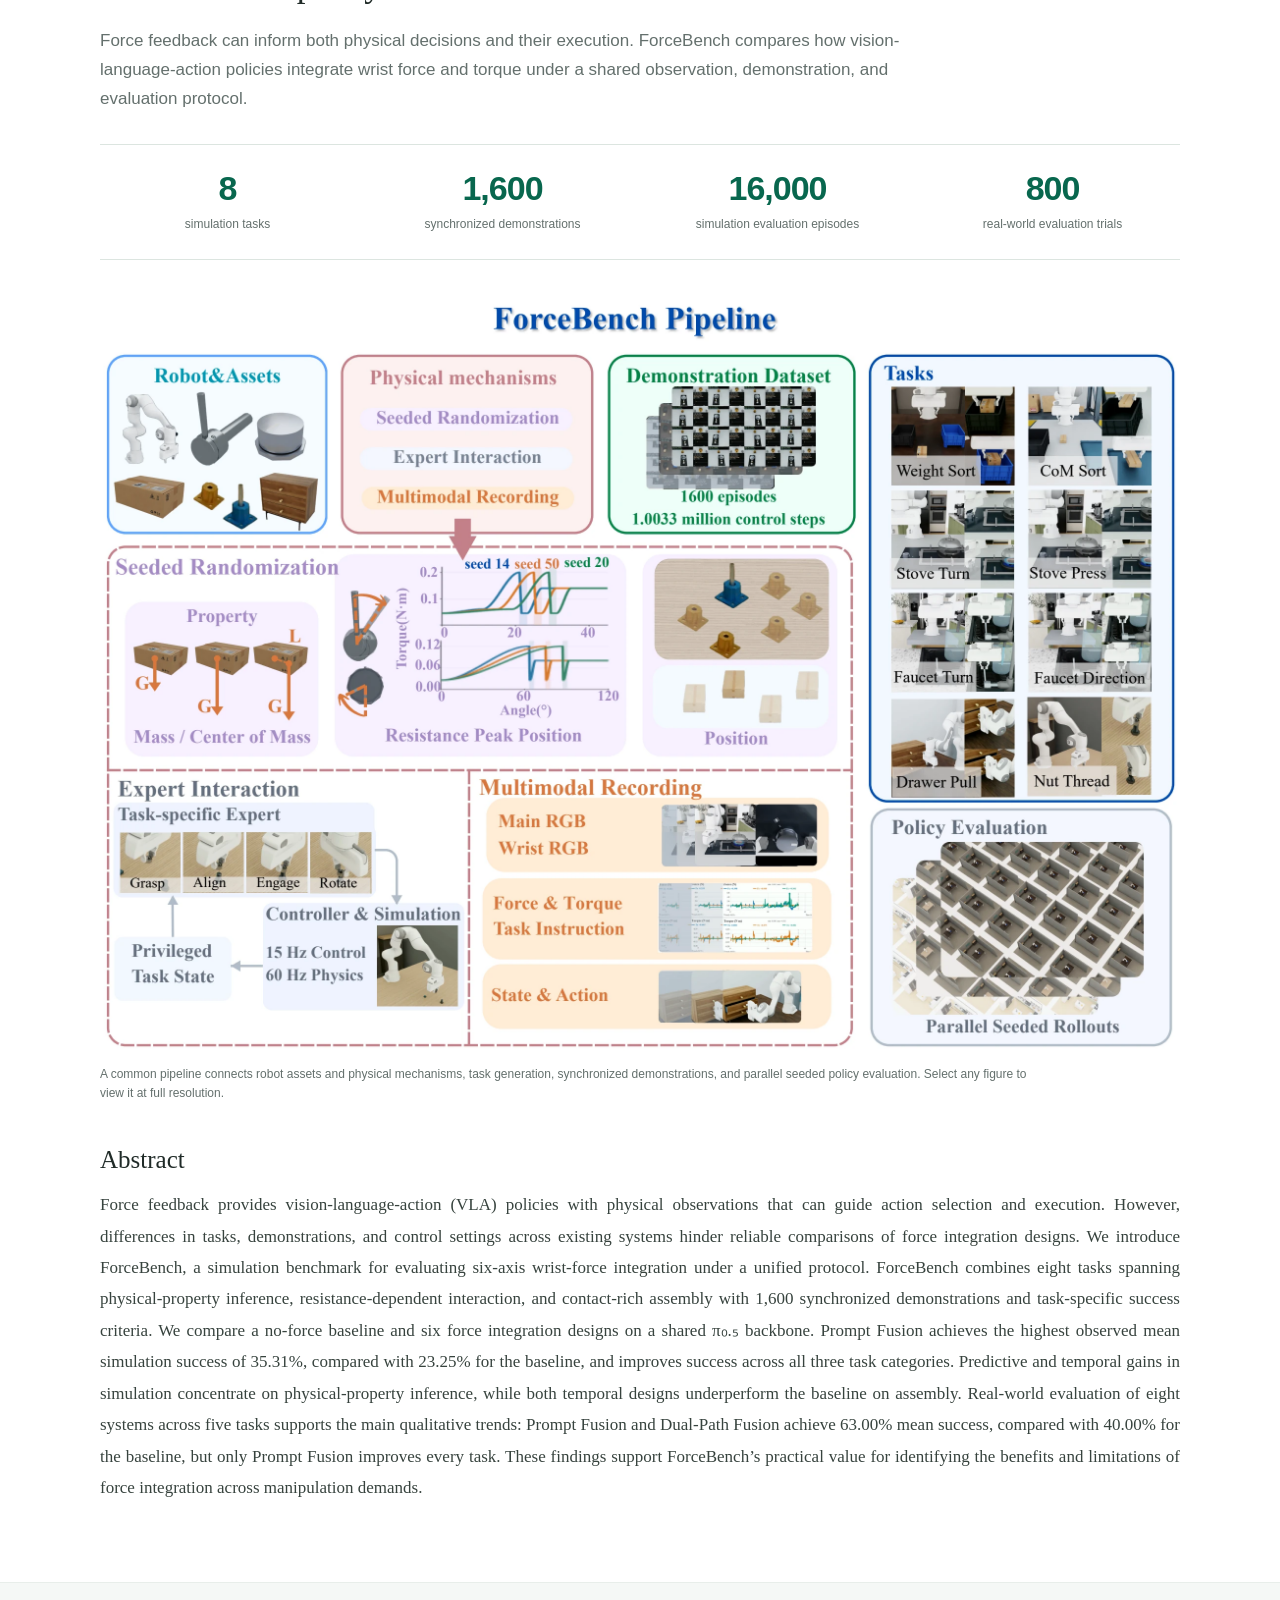
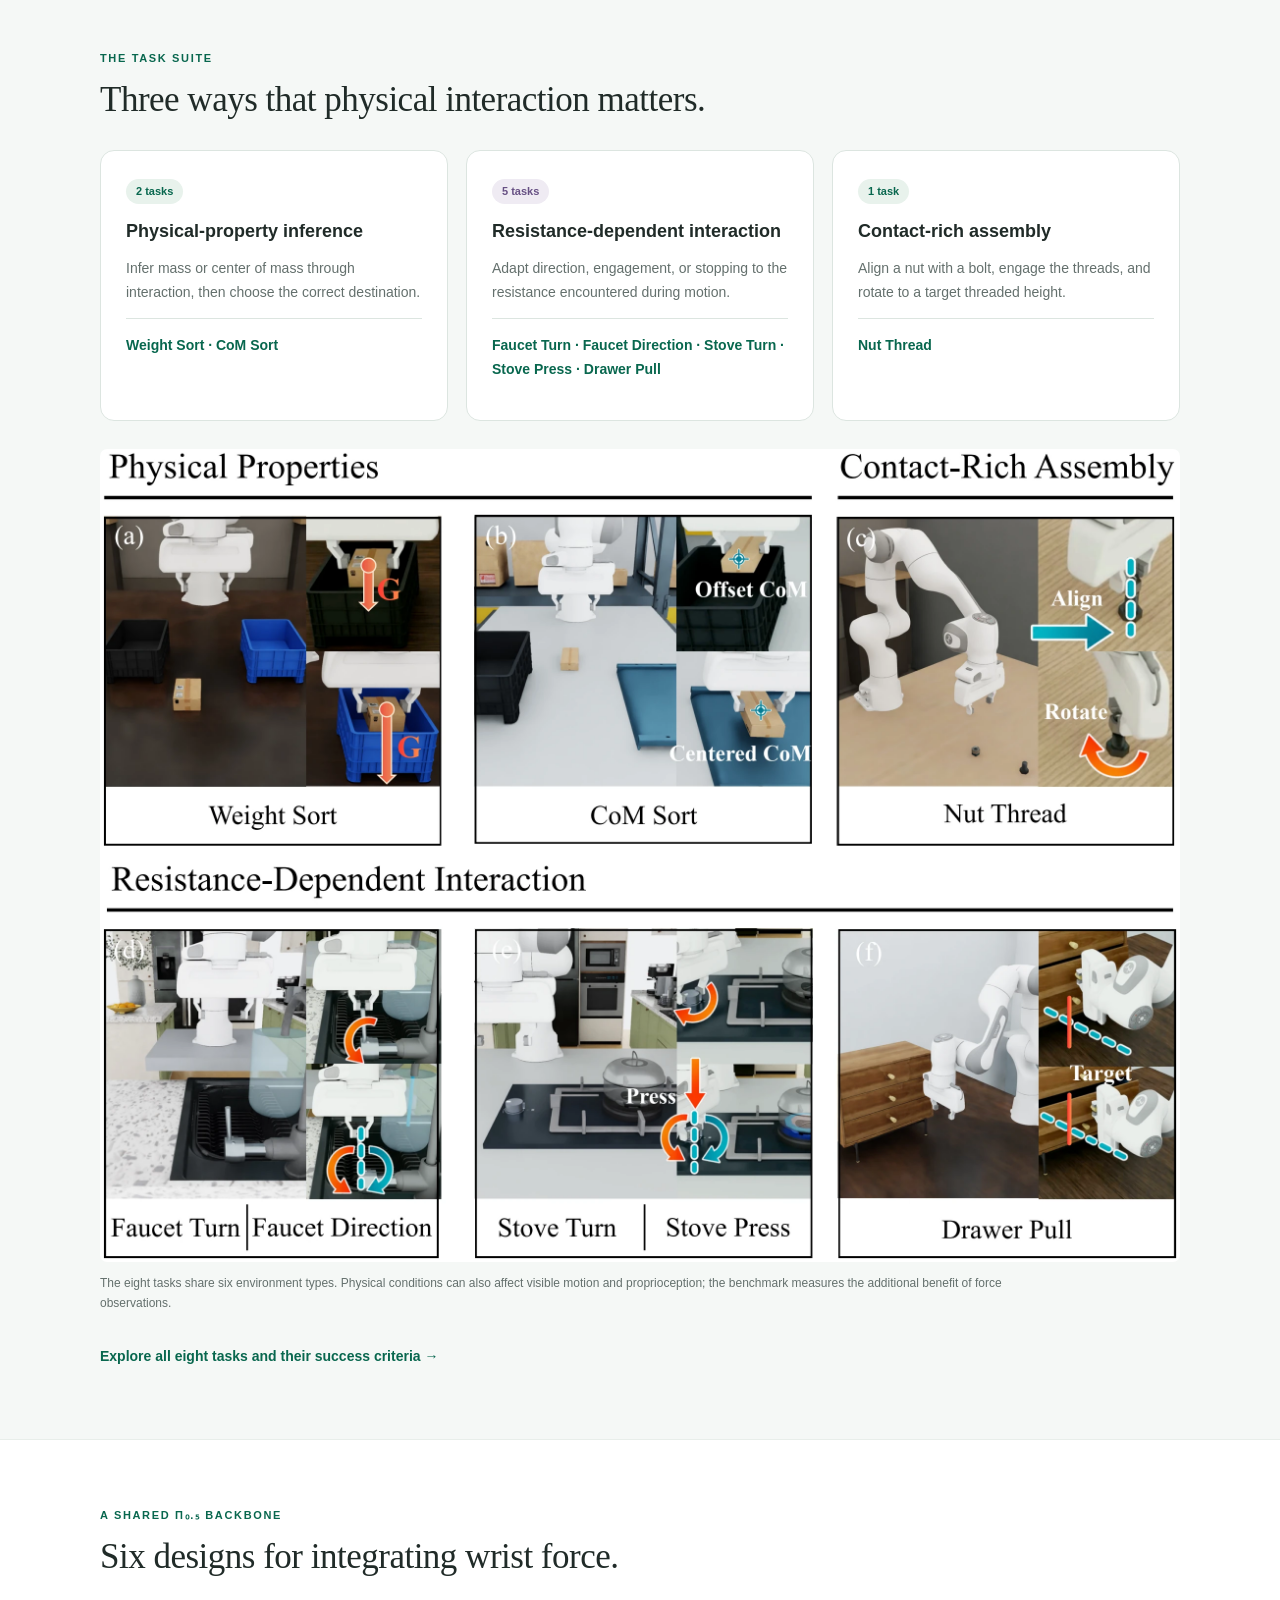
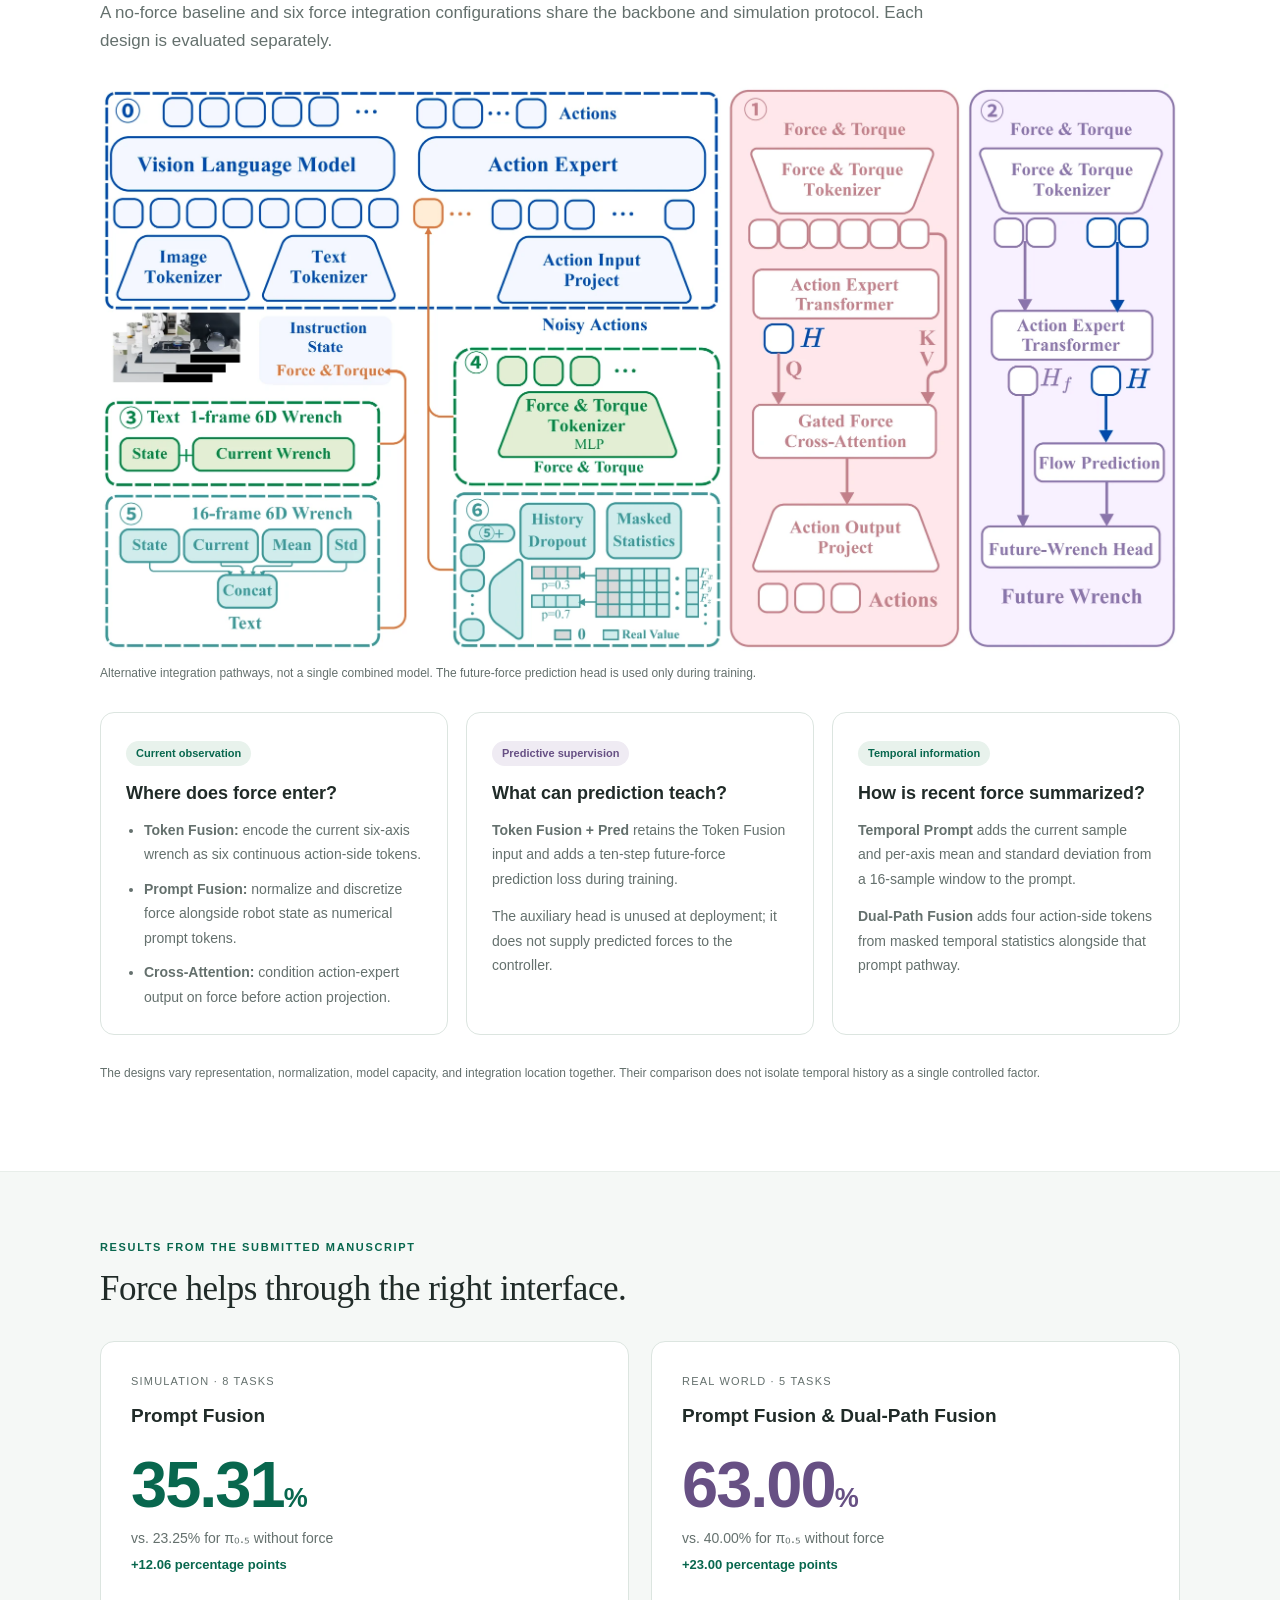
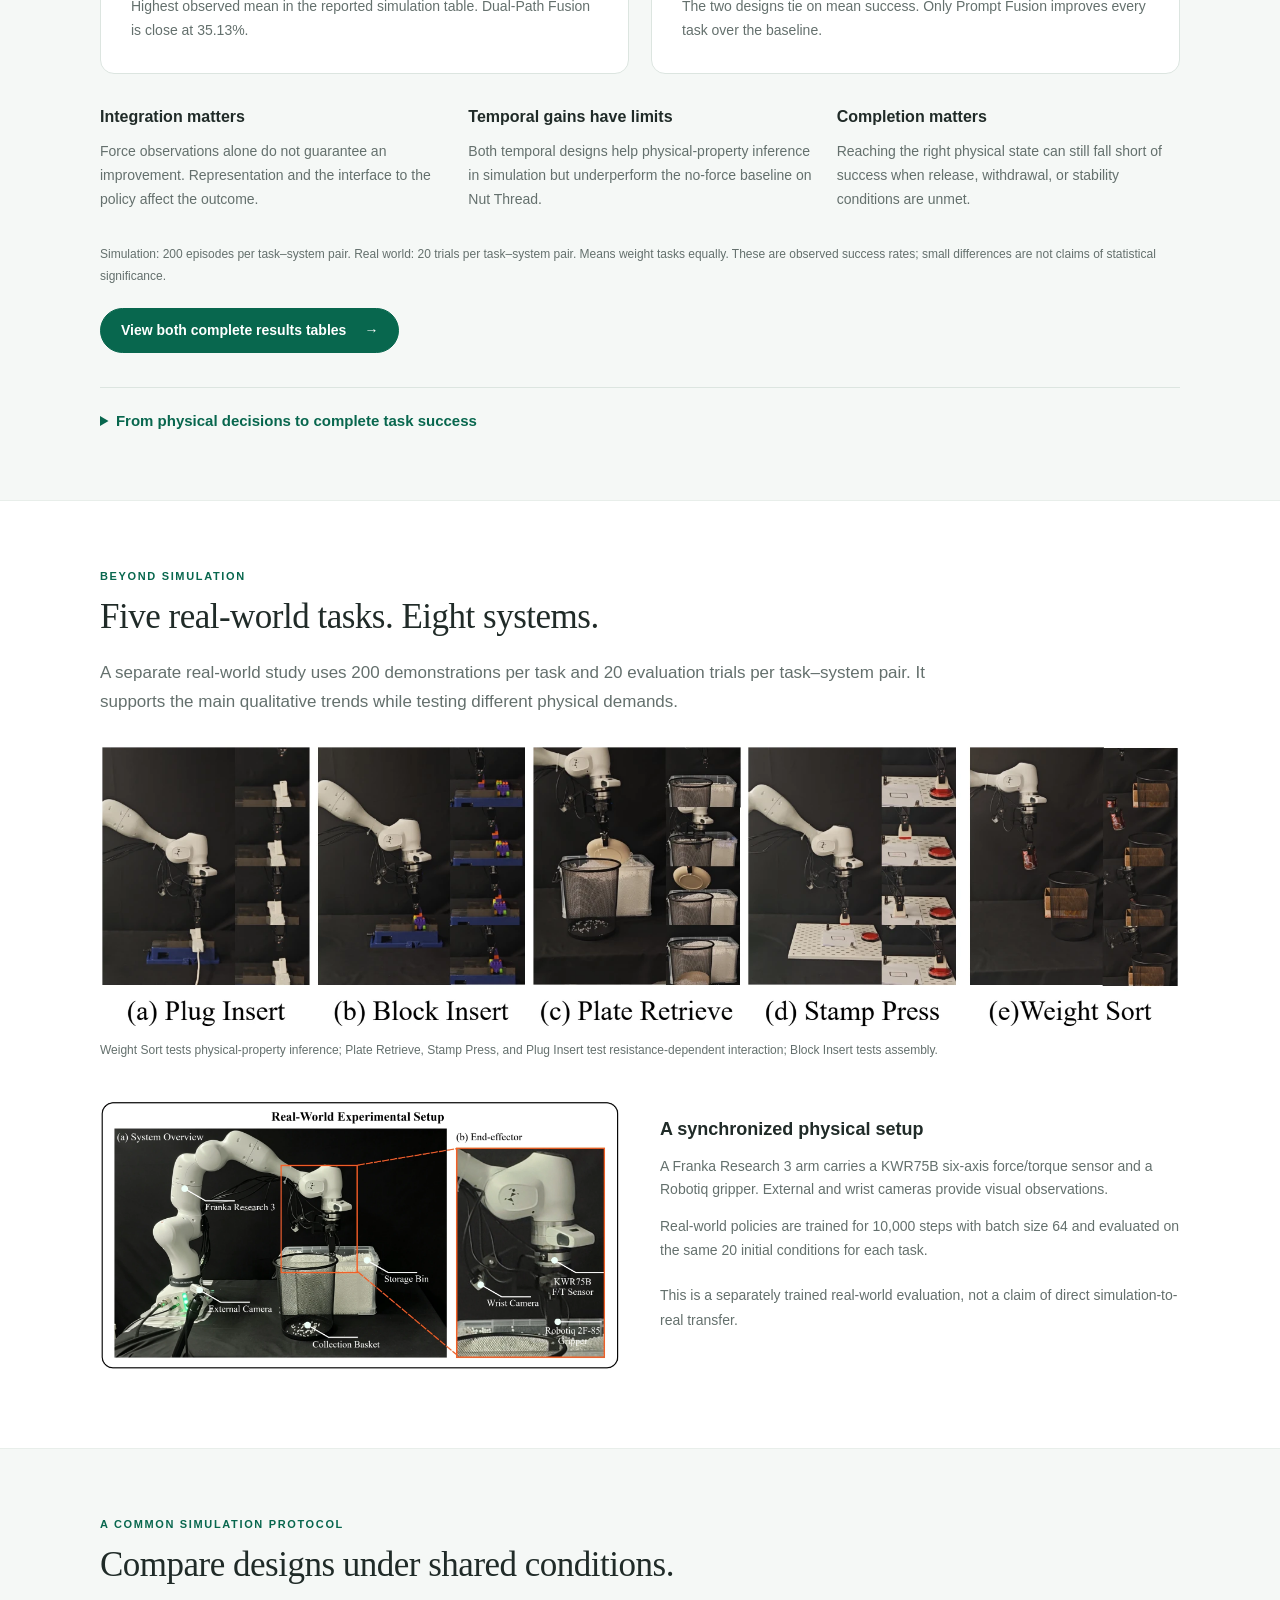
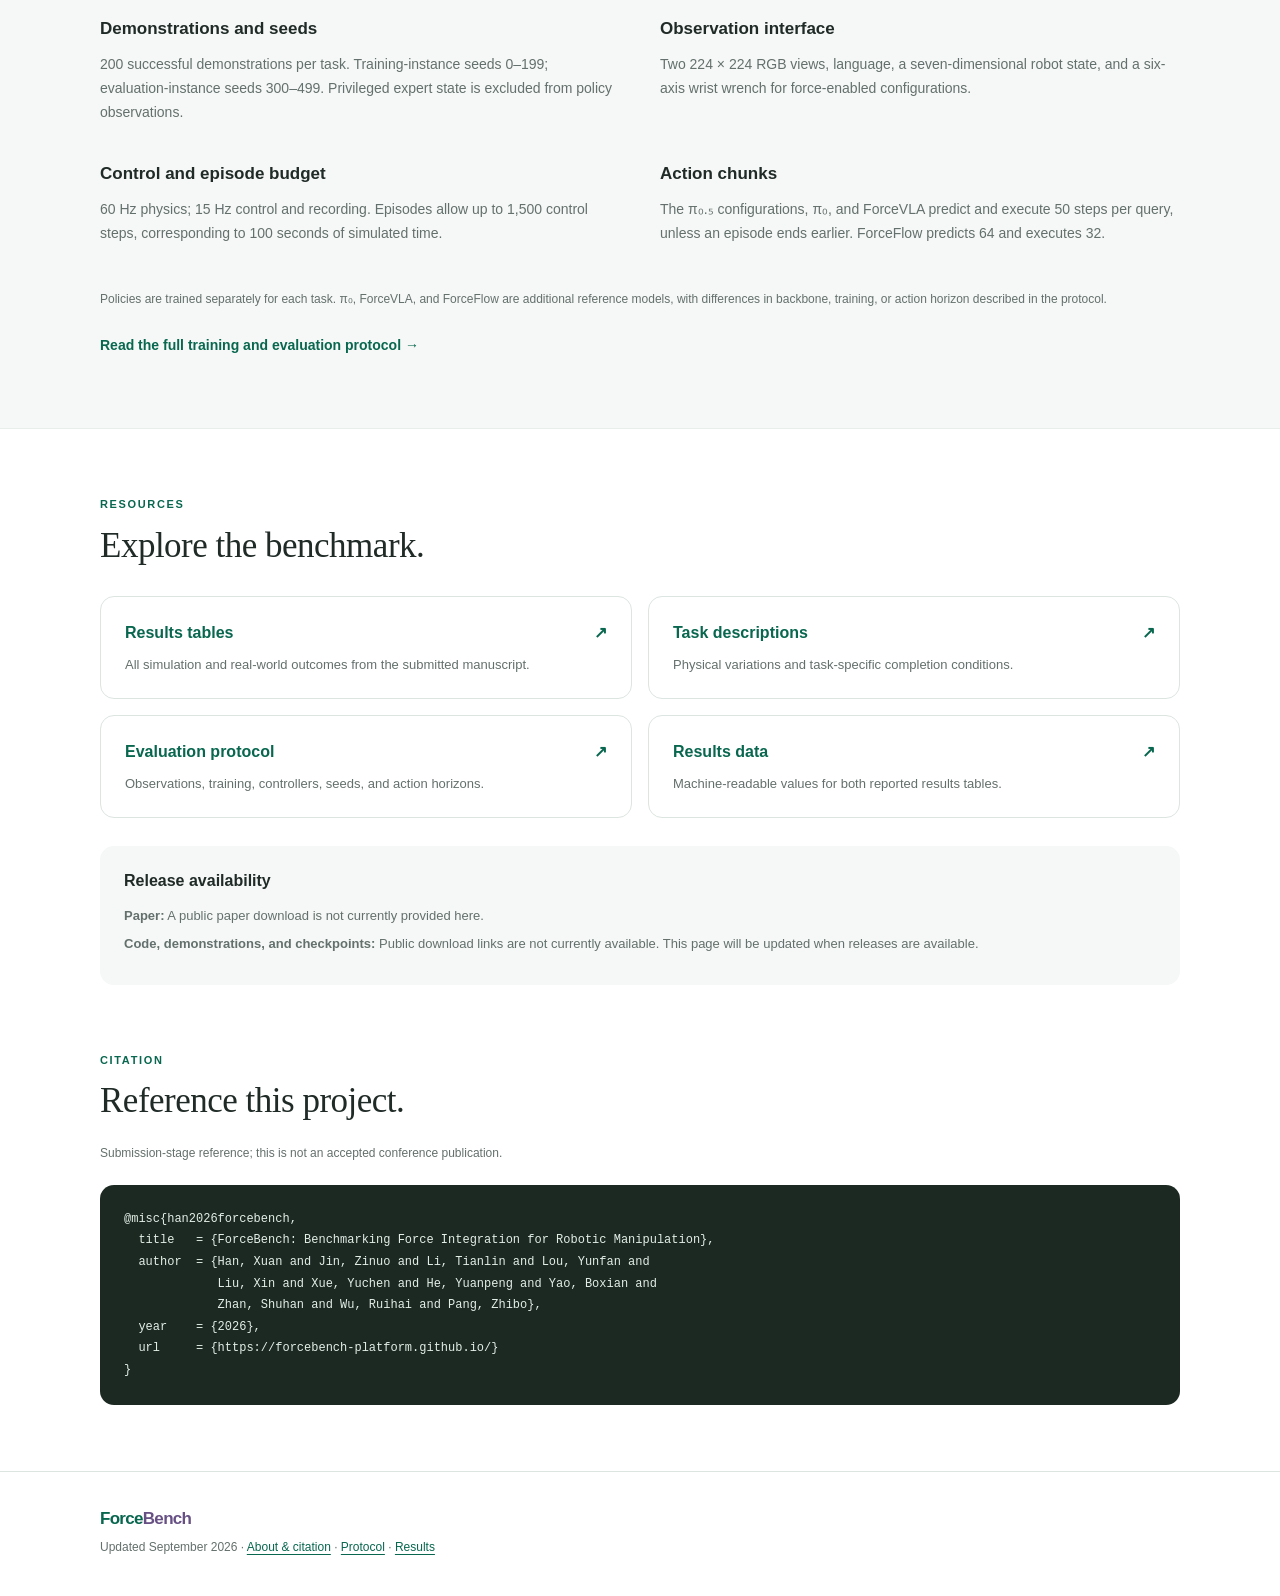
==== commit aba12e80: "Add submitted ForceBench overview video to homepage" ====
--- a/index.html
+++ b/index.html
@@ -23,9 +23,21 @@
   <p class="affiliations"><span><sup>1</sup> PKU-PI Lab, Peking University</span><span><sup>2</sup> University of California, Berkeley</span><span><sup>3</sup> National University of Singapore</span><span><sup>4</sup> ePyBot Intelligence</span></p>
   <p class="equal">* Equal contribution</p>
   <div class="logos"><img src="assets/logos/pku.png" alt="Peking University"><img src="assets/logos/pi-lab.png" alt="PKU-PI Lab"><img src="assets/logos/berkeley.png" alt="University of California, Berkeley"></div>
-  <div class="actions"><a class="button primary" href="leaderboard.html">Explore the results <span aria-hidden="true">↗</span></a><a class="button" href="doc/index.html">Evaluation protocol</a><a class="button" href="#citation">Citation</a></div>
+  <div class="actions"><a class="button primary" href="#video">Watch video <span aria-hidden="true">▶</span></a><a class="button" href="leaderboard.html">Explore the results <span aria-hidden="true">↗</span></a><a class="button" href="doc/index.html">Evaluation protocol</a><a class="button" href="#citation">Citation</a></div>
   <p class="small"><a href="#resources">Paper, code, and data availability</a></p>
 </header>
+
+<section id="video" class="video-section wrap" aria-labelledby="video-title">
+  <p class="eyebrow">Video overview · 2 min 52 sec</p>
+  <h2 id="video-title">Watch ForceBench in action.</h2>
+  <figure class="video-figure">
+    <video controls playsinline preload="none" poster="assets/videos/forcebench-overview-poster.jpg" width="1280" height="720" aria-label="ForceBench overview video" aria-describedby="video-caption">
+      <source src="assets/videos/forcebench-overview.mp4" type="video/mp4">
+      Your browser does not support embedded video. <a href="assets/videos/forcebench-overview.mp4">Download the ForceBench overview video</a>.
+    </video>
+    <figcaption id="video-caption">A tour of the benchmark, force integration designs, and simulation and real-world experiments. <a href="assets/videos/forcebench-overview.mp4" download>Download video (MP4, 18.2 MB)</a>.</figcaption>
+  </figure>
+</section>
 
 <section id="overview" class="section wrap">
   <p class="eyebrow">One benchmark · Three manipulation demands</p>
--- a/assets/project.css
+++ b/assets/project.css
@@ -3,4 +3,5 @@
 .hero{text-align:center;padding-top:57px;padding-bottom:36px}.venue{display:inline-block;margin:0 0 18px;padding:5px 15px;color:var(--green);border:1px solid #cdded5;border-radius:30px;background:#f3f8f5;font-size:13px;font-weight:650;letter-spacing:.4px}h1{font-family:Georgia,"Times New Roman",serif;font-size:clamp(28px,3.7vw,42px);font-weight:500;line-height:1.28;margin:0 auto 27px;letter-spacing:-.5px}.wordmark{display:block;font-size:1.7em;line-height:1.1;color:var(--green);font-weight:700;letter-spacing:-2.5px;margin-bottom:17px}.authors{font-size:16px;line-height:2;margin:0 auto 10px;max-width:990px}sup{font-size:.68em}.affiliations{display:flex;justify-content:center;flex-wrap:wrap;gap:0 20px;max-width:880px;margin:0 auto;color:var(--muted);font-size:13px}.equal{font-size:12px;color:var(--muted);margin:7px 0 0}.logos{display:flex;justify-content:center;align-items:center;gap:36px;flex-wrap:wrap;margin:26px 0}.logos img{height:55px;max-width:220px;object-fit:contain}.actions{display:flex;justify-content:center;gap:10px;flex-wrap:wrap;margin:22px 0 0}.button{display:inline-flex;align-items:center;gap:18px;padding:10px 20px;border:1px solid var(--line);border-radius:25px;background:#fff;color:var(--ink);font-size:14px;font-weight:600;text-decoration:none}.button:hover{background:#eef4f0;border-color:#aacabb;color:var(--green)}.button.primary{background:var(--green);color:#fff;border-color:var(--green)}.button.primary:hover{background:#064f3d}.small{font-size:12px;color:var(--muted);margin:12px 0 0}
 .section{padding-top:66px;padding-bottom:66px}.band{background:var(--band);border-block:1px solid #e8eeea}.eyebrow{color:var(--green);text-transform:uppercase;font-size:11px;font-weight:750;letter-spacing:1.65px;margin:0 0 10px}h2{font-family:Georgia,"Times New Roman",serif;font-size:clamp(26px,3vw,35px);font-weight:500;line-height:1.25;letter-spacing:-.5px;margin:0 0 20px}h3{font-size:18px;line-height:1.4;margin:0 0 12px}p{margin:0 0 13px}.intro{max-width:860px;color:var(--muted);font-size:17px}.stats{display:grid;grid-template-columns:repeat(4,1fr);gap:20px;margin:30px 0 34px;border-block:1px solid var(--line);padding:22px 0}.stats div{text-align:center}.stats strong{display:block;font-size:34px;line-height:1.25;font-weight:650;color:var(--green);letter-spacing:-1px}.stats span{font-size:12px;color:var(--muted)}figure{margin:28px 0}figure img{display:block;width:100%;height:auto;background:#fff;border-radius:7px}figure>a{display:block}figcaption{color:var(--muted);font-size:12px;line-height:1.65;margin-top:12px;max-width:940px}.abstract{margin-top:38px}.abstract h3{font-family:Georgia,"Times New Roman",serif;font-size:25px;font-weight:500}.abstract p{font-family:Georgia,"Times New Roman",serif;font-size:17px;line-height:1.85;color:#37433e;text-align:justify}.cards{display:grid;grid-template-columns:repeat(3,1fr);gap:18px;margin:28px 0}.cards article{padding:25px;background:#fff;border:1px solid var(--line);border-radius:var(--radius)}.cards p,.cards li{font-size:14px;line-height:1.75;color:var(--muted)}.tag{font-size:11px;font-weight:650;display:inline-block;background:#e8f2ec;color:var(--green);padding:3px 10px;border-radius:20px;margin-bottom:15px}.tag.purple{background:#efebf3;color:var(--purple)}.task-list{padding-top:14px;border-top:1px solid var(--line);color:var(--green)!important;font-weight:600}.text-link{display:inline-block;font-size:14px;font-weight:650;text-decoration:none;padding:4px 0}.methods ul{margin:0;padding-left:18px}.methods li+li{margin-top:10px}.fineprint{color:var(--muted);font-size:12px;line-height:1.8;margin:20px 0}.result-grid{display:grid;grid-template-columns:1fr 1fr;gap:22px;margin:30px 0}.result-card{padding:30px;background:white;border:1px solid var(--line);border-radius:var(--radius)}.result-label{text-transform:uppercase;letter-spacing:1.2px;font-size:11px;color:var(--muted)}.result-card h3{font-size:19px}.result-number{font-size:65px;line-height:1.25;letter-spacing:-2px;font-weight:650;color:var(--green);margin:14px 0 2px}.result-card:nth-child(2) .result-number{color:var(--purple)}.result-number span{font-size:27px;letter-spacing:0}.comparison{font-size:14px;color:var(--muted);margin-bottom:3px}.gain{font-size:13px;font-weight:650;color:var(--green);margin-bottom:19px}.result-card>p:last-child{font-size:14px;color:var(--muted);margin:0}.findings{display:grid;grid-template-columns:repeat(3,1fr);gap:25px;margin-top:32px}.findings h3{font-size:16px}.findings p{font-size:14px;color:var(--muted)}.diagnostics{margin-top:34px;border-top:1px solid var(--line);padding-top:20px}.diagnostics summary{cursor:pointer;font-size:15px;font-weight:650;color:var(--green)}.setup-grid{display:grid;grid-template-columns:1fr 1fr;gap:40px;align-items:center}.setup-grid>figure{margin:12px 0}.setup-grid p{font-size:14px;color:var(--muted)}.protocol-grid{display:grid;grid-template-columns:1fr 1fr;gap:25px 40px;margin:30px 0}.protocol-grid h3{font-size:17px}.protocol-grid p{font-size:14px;color:var(--muted)}.resource-grid{display:grid;grid-template-columns:1fr 1fr;gap:16px;margin-top:28px}.resource-grid>a{display:block;padding:22px 24px;border:1px solid var(--line);border-radius:var(--radius);text-decoration:none}.resource-grid>a:hover{background:var(--band);border-color:#aacabb}.resource-grid strong{display:flex;justify-content:space-between;gap:15px;font-size:16px}.resource-grid>a>span{display:block;font-size:13px;color:var(--muted);margin-top:8px}.availability{margin-top:28px;padding:24px;background:var(--band);border-radius:var(--radius)}.availability h3{font-size:16px}.availability p{font-size:13px;color:var(--muted);margin:6px 0}.citation{padding-top:0}pre{margin:20px 0 0;padding:24px;border-radius:var(--radius);background:#1c2923;color:#e2eee6;overflow:auto;line-height:1.8;font-size:12px}code{font-family:Consolas,Menlo,monospace}footer{border-top:1px solid var(--line);padding:30px 0 35px;color:var(--muted);font-size:12px}footer p{margin:3px 0}footer .brand{font-size:17px}
 @media(max-width:760px){.wrap{width:calc(100% - 36px)}html{scroll-padding-top:120px}.nav-inner{padding-block:12px;display:block}.nav-links{gap:7px 19px;font-size:12px;margin-top:7px}.hero{padding-top:35px}.desktop-break{display:none}.authors{font-size:14px;line-height:1.9}.affiliations{font-size:12px;gap:2px 12px}.logos{gap:20px}.logos img{height:43px;max-width:170px}.section{padding-block:44px}.stats{grid-template-columns:1fr 1fr;gap:22px 10px}.stats strong{font-size:29px}.cards,.findings,.result-grid,.setup-grid{grid-template-columns:1fr}.cards article{padding:22px}.abstract p{text-align:left;font-size:16px}.result-card{padding:25px}.result-number{font-size:59px}.setup-grid{gap:18px}.protocol-grid{gap:20px;grid-template-columns:1fr}.resource-grid{grid-template-columns:1fr}.citation{padding-top:0}.intro{font-size:16px}.button{font-size:13px;padding:9px 16px}}
+.video-section{padding-top:24px;padding-bottom:10px}.video-figure{margin:24px 0 0}.video-figure video{display:block;width:100%;height:auto;aspect-ratio:16/9;background:#101714;border:1px solid var(--line);border-radius:var(--radius)}.video-figure video:focus-visible{outline:3px solid var(--purple);outline-offset:4px}
 @media(prefers-reduced-motion:reduce){html{scroll-behavior:auto}}
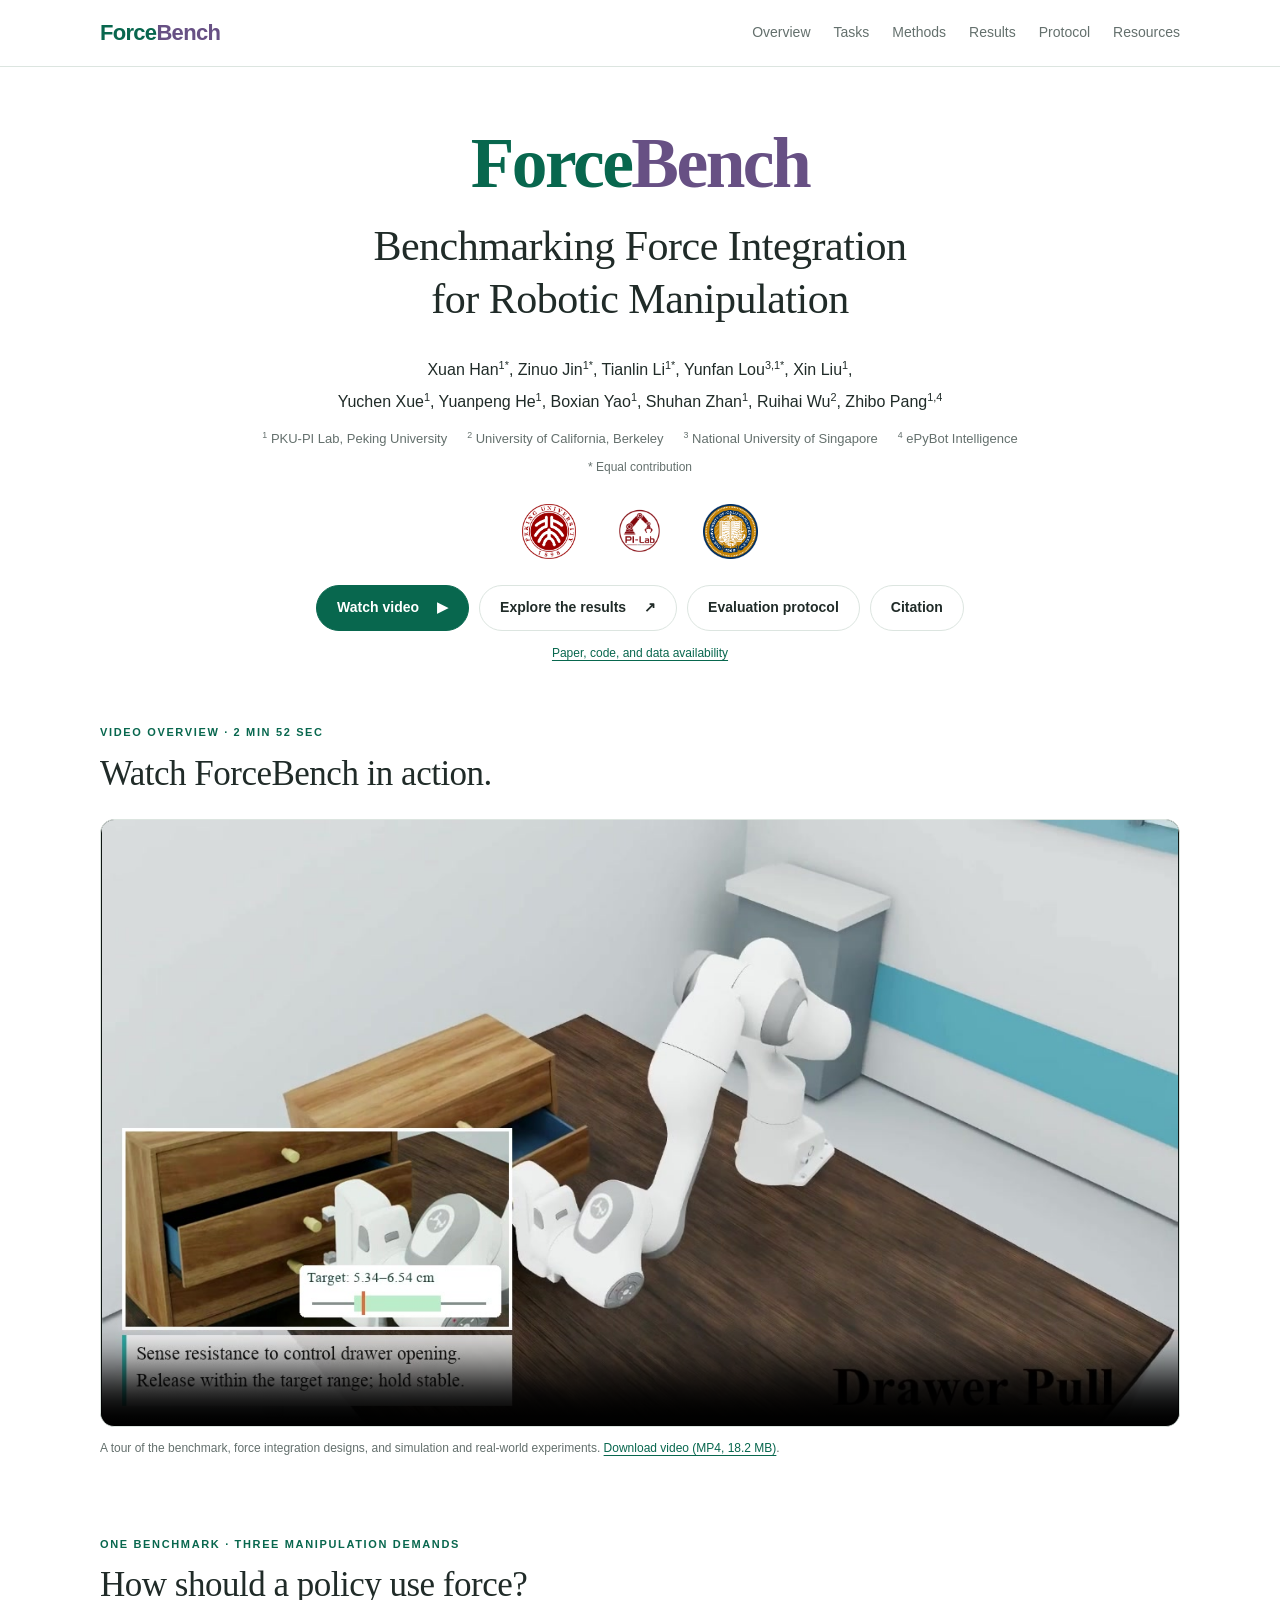
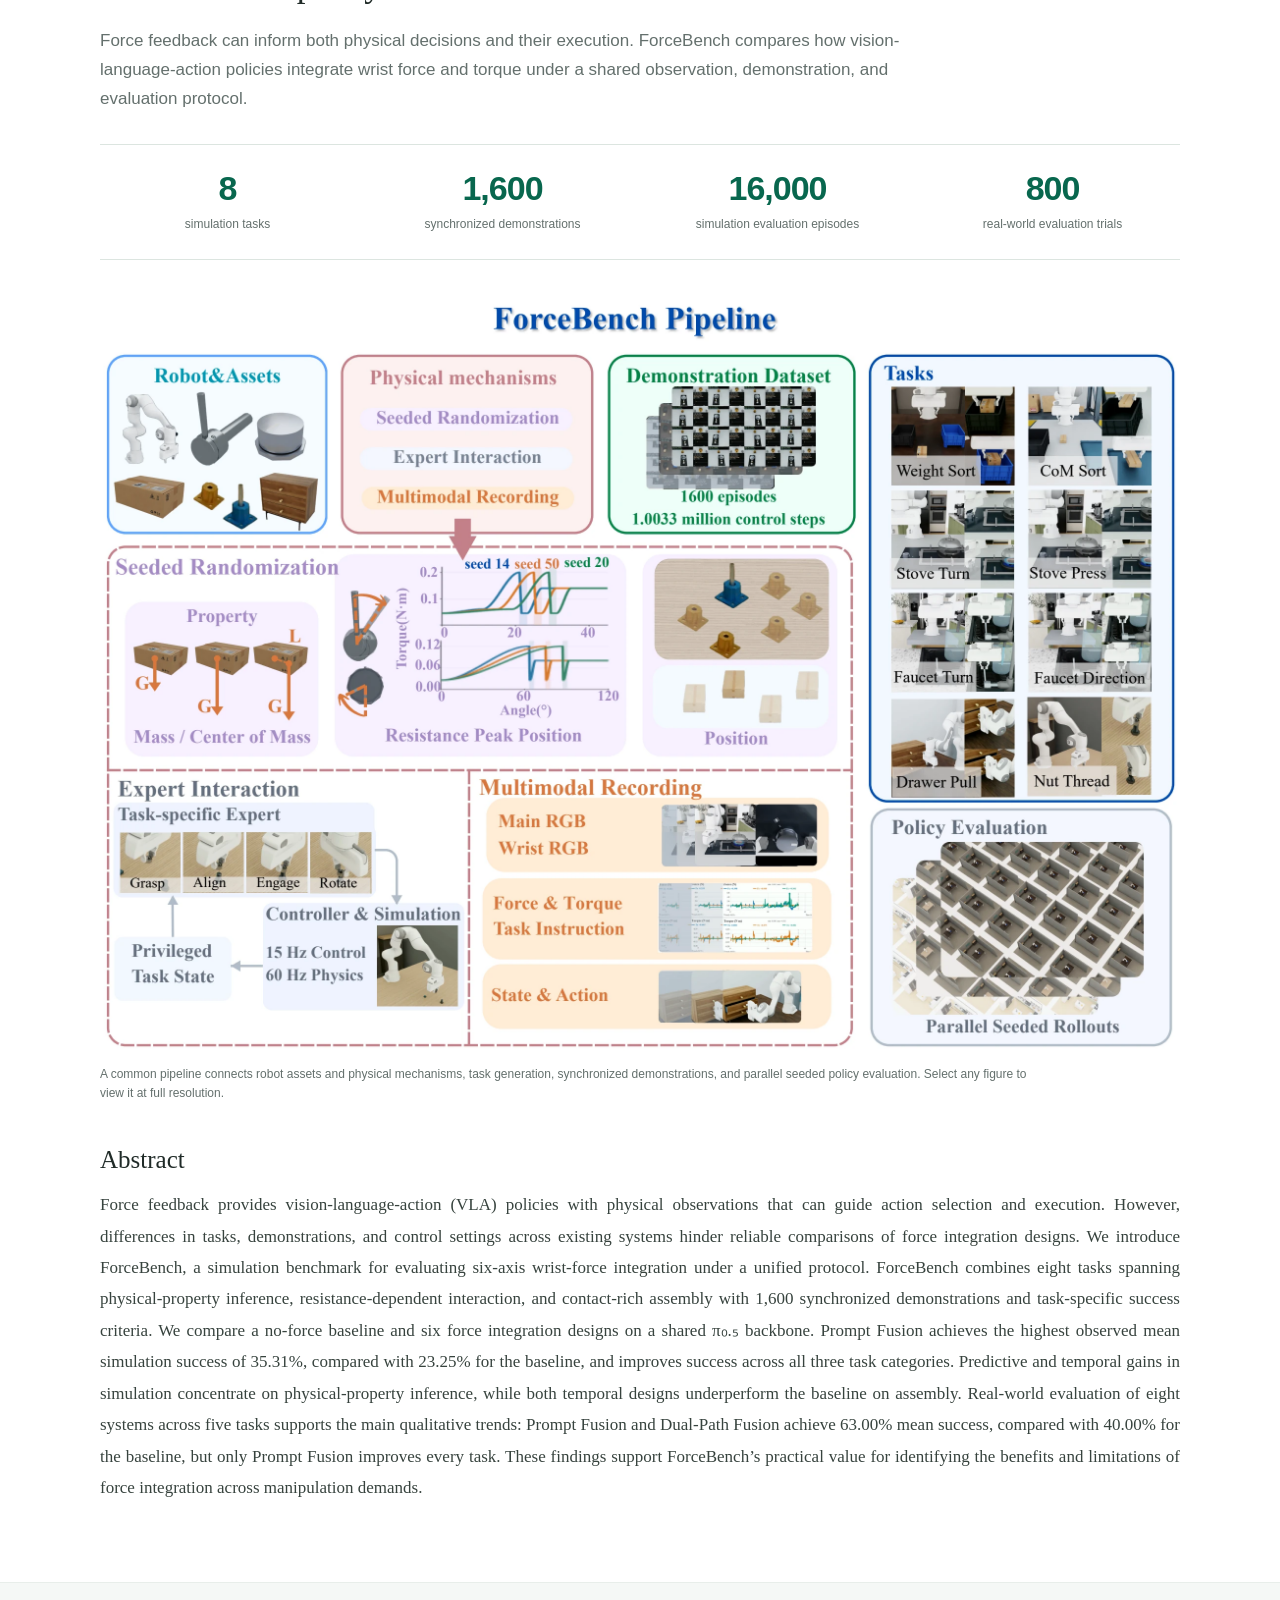
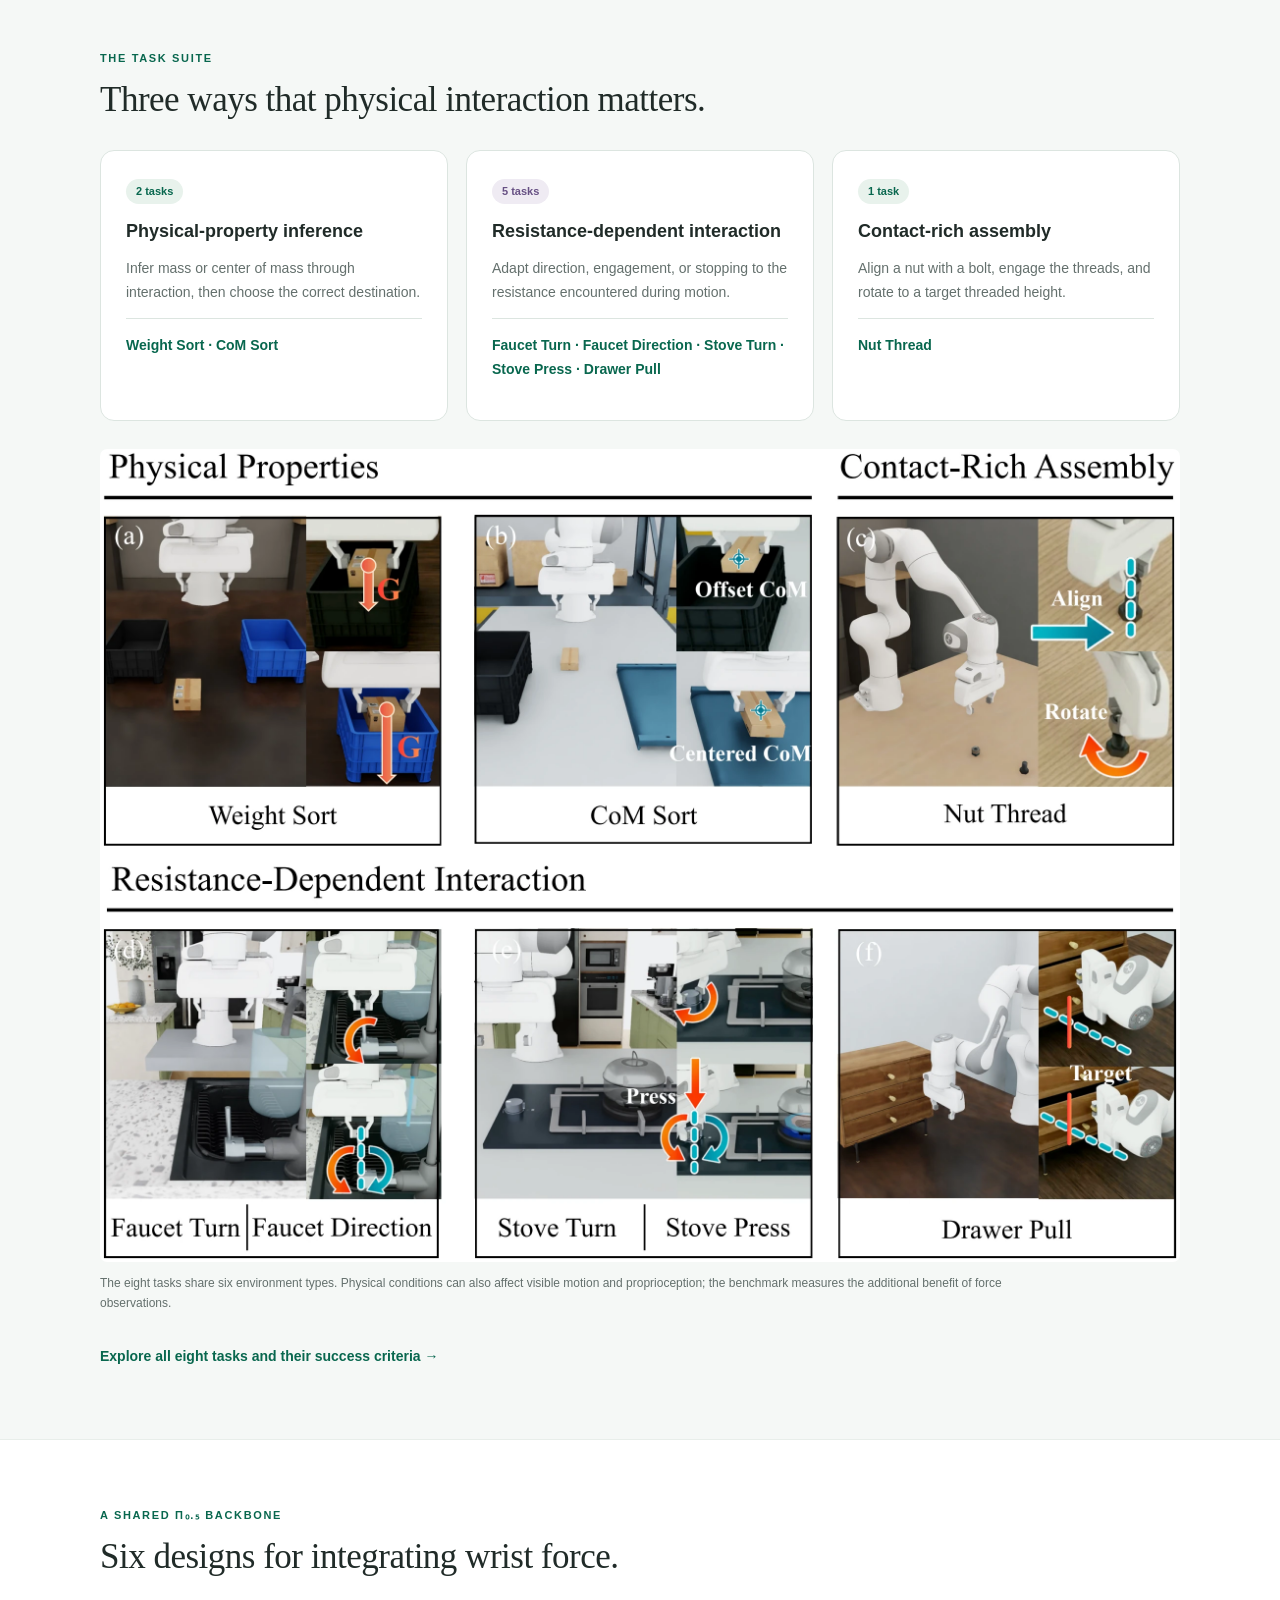
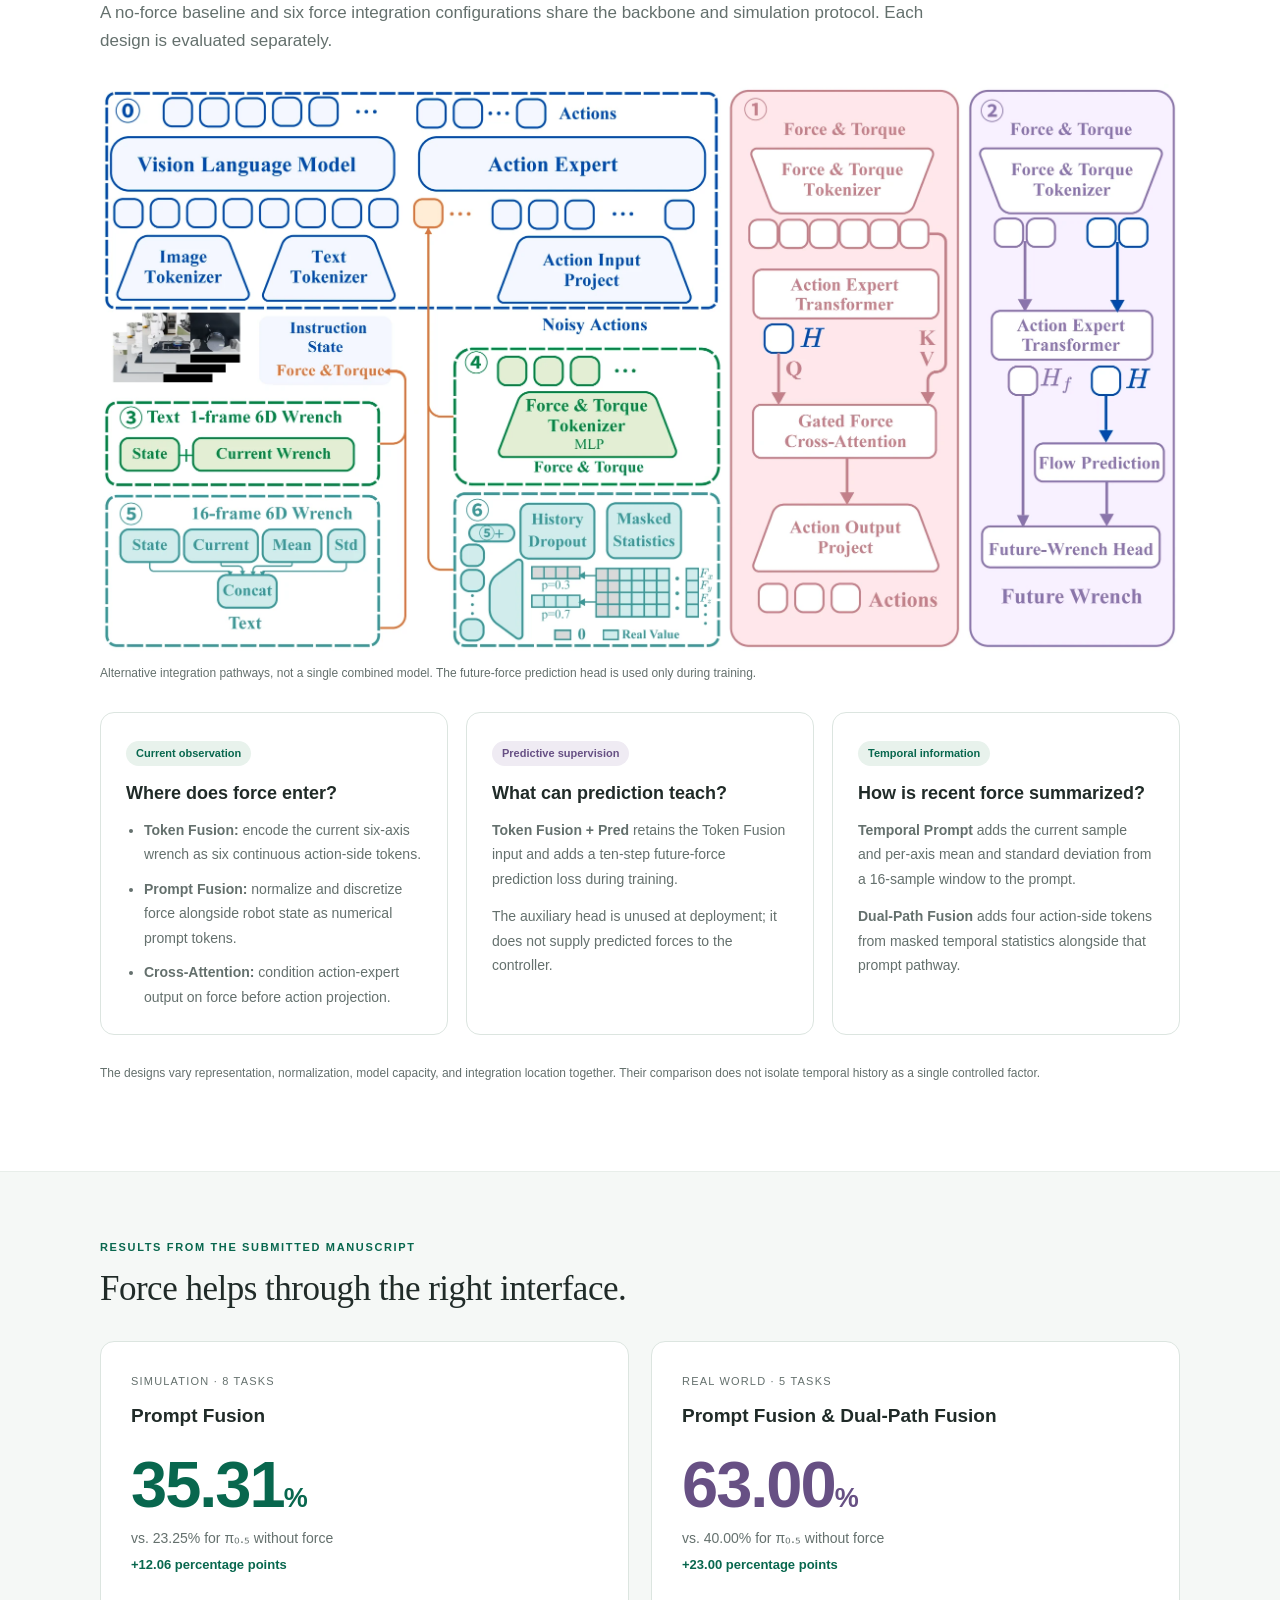
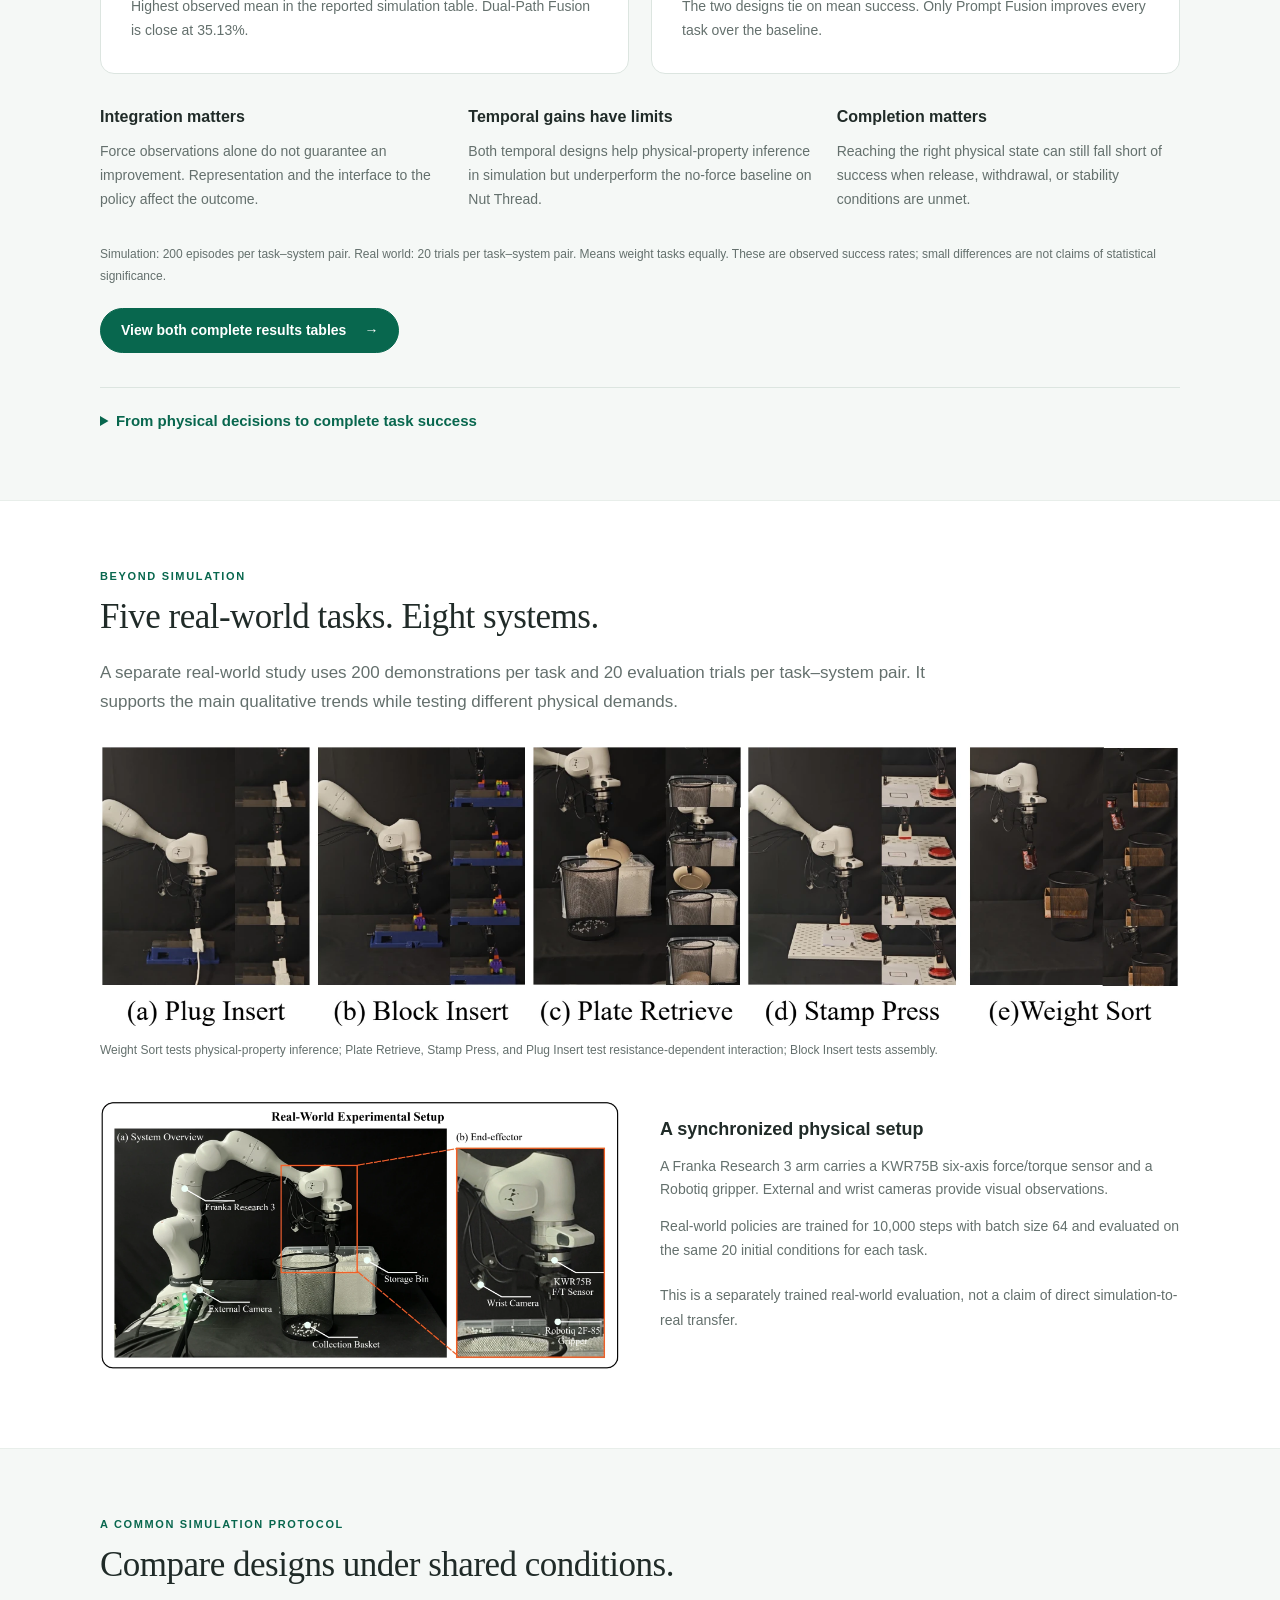
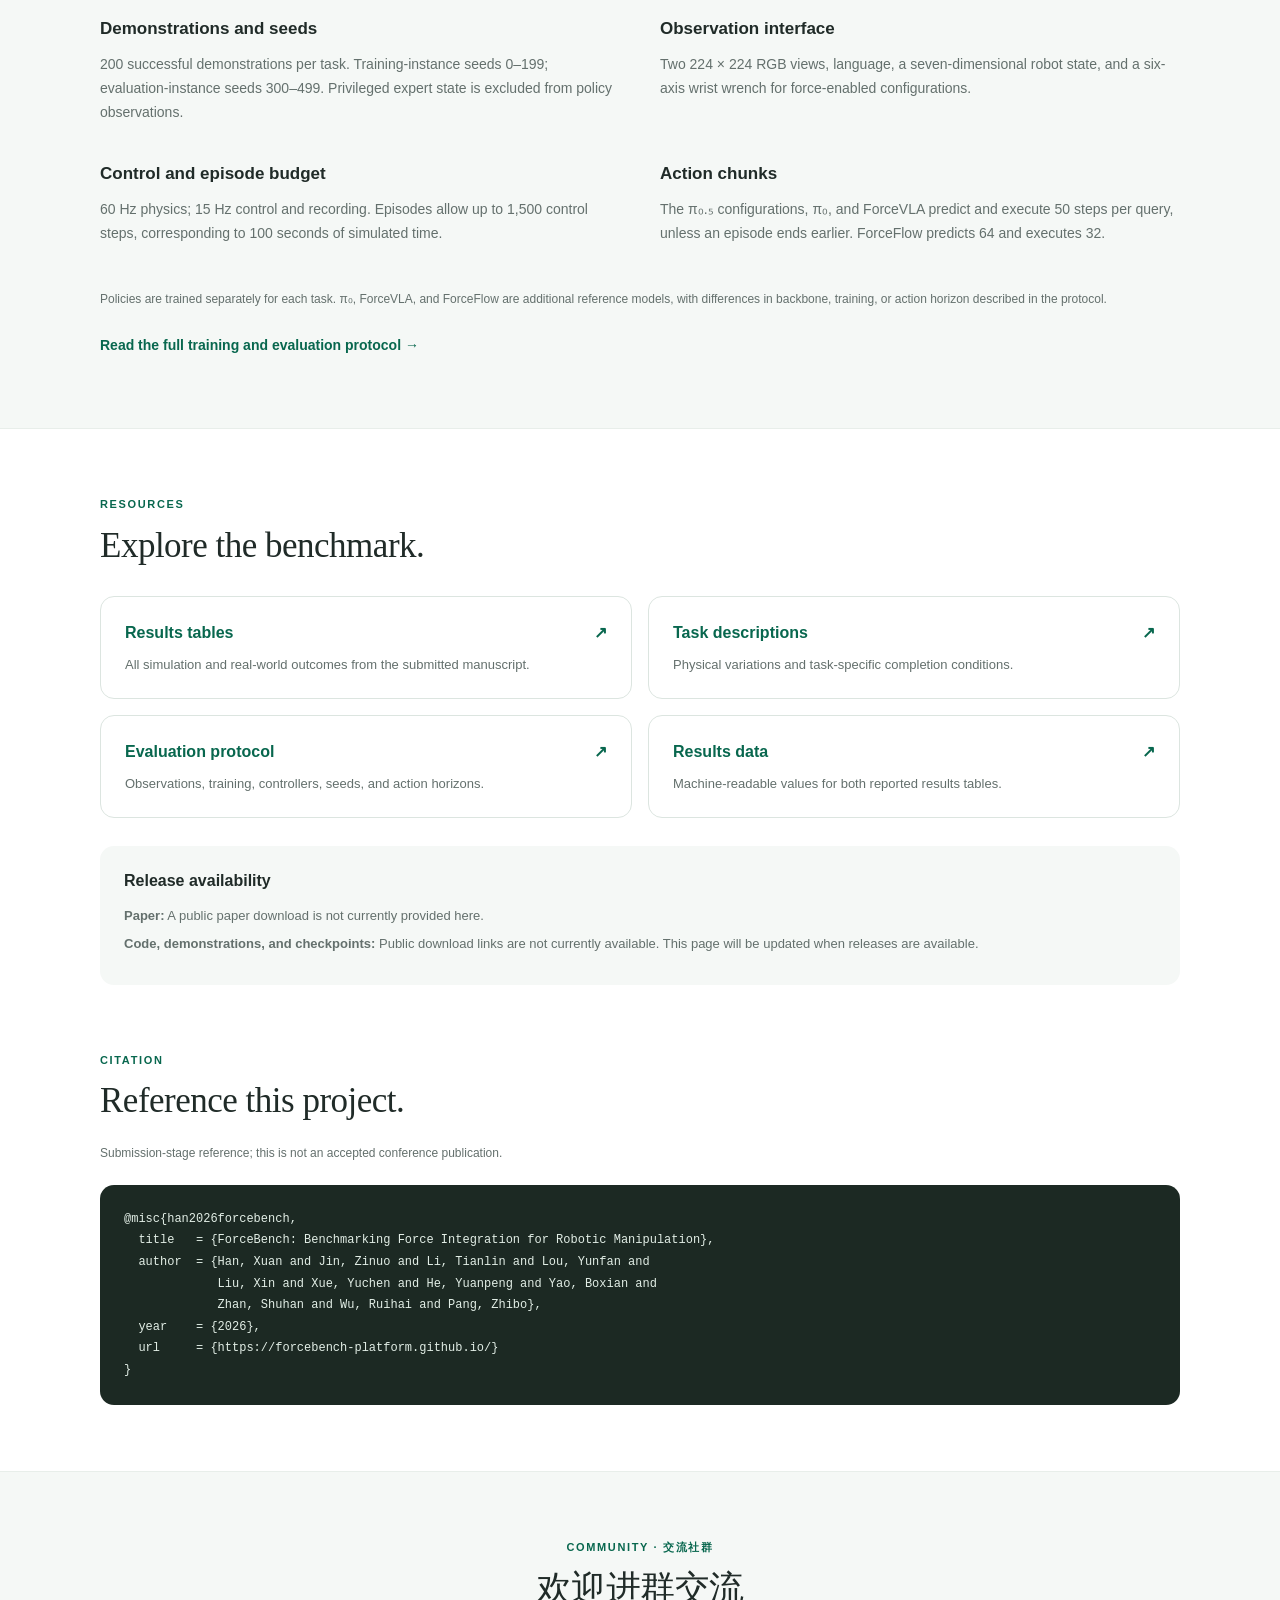
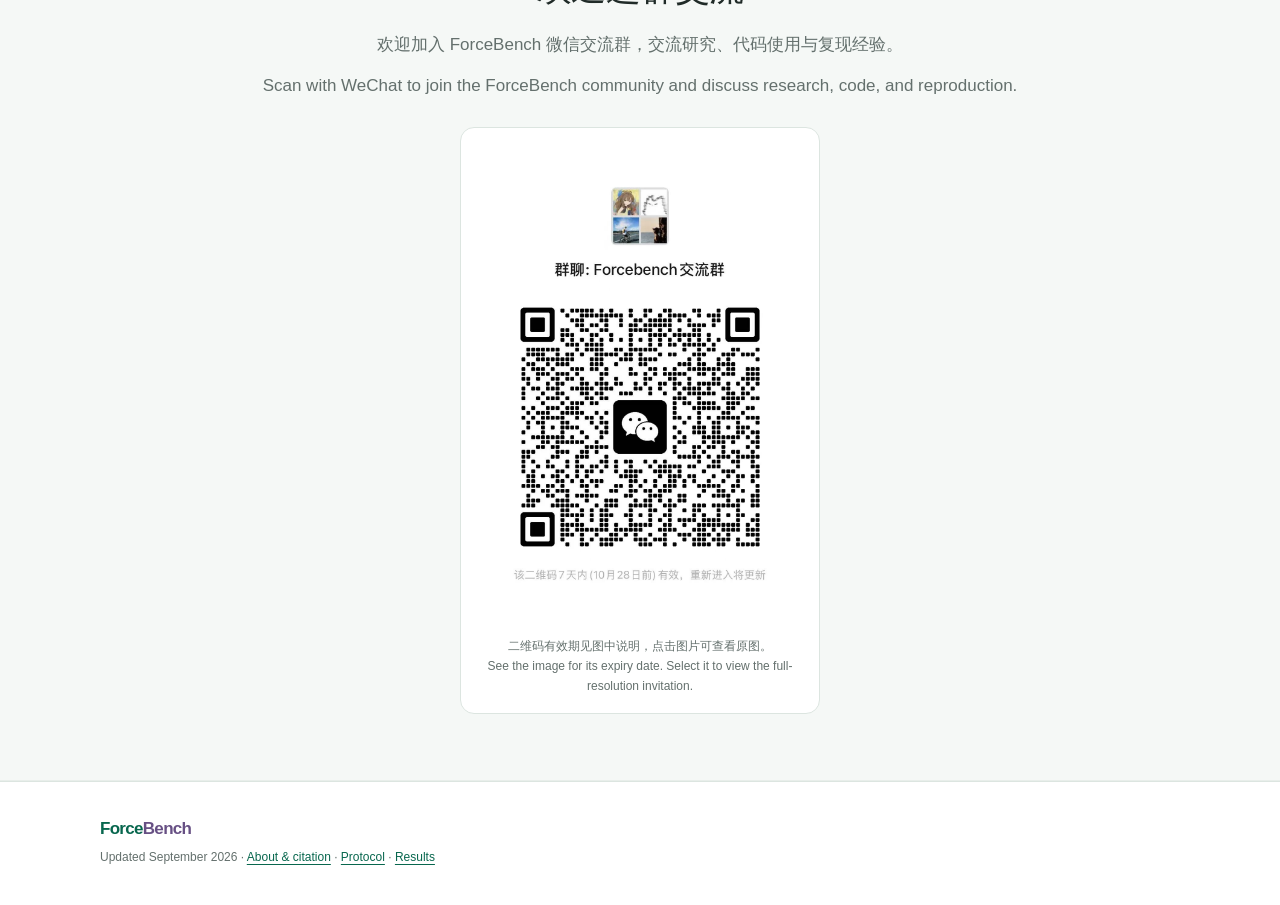
==== commit 5bcc9bfb: "Add WeChat community invitation to project homepage" ====
--- a/index.html
+++ b/index.html
@@ -11,7 +11,7 @@
 <meta property="og:url" content="https://forcebench-platform.github.io/">
 <meta property="og:image" content="https://forcebench-platform.github.io/assets/figures/pipeline.webp">
 <link rel="canonical" href="https://forcebench-platform.github.io/">
-<link rel="stylesheet" href="assets/project.css">
+<link rel="stylesheet" href="assets/project.css?v=20261021-community">
 </head>
 <body>
 <a class="skip" href="#main">Skip to content</a>
@@ -102,6 +102,20 @@
   url     = {https://forcebench-platform.github.io/}
 }</code></pre>
 </section>
+<section id="community" class="section band" aria-labelledby="community-title">
+  <div class="wrap community-inner">
+    <p class="eyebrow">Community · <span lang="zh-CN">交流社群</span></p>
+    <h2 id="community-title" lang="zh-CN">欢迎进群交流</h2>
+    <p class="intro" lang="zh-CN">欢迎加入 ForceBench 微信交流群，交流研究、代码使用与复现经验。</p>
+    <p class="intro">Scan with WeChat to join the ForceBench community and discuss research, code, and reproduction.</p>
+    <figure class="community-qr">
+      <a href="assets/community/forcebench-wechat-group-20261021.jpg" target="_blank" rel="noopener" aria-label="Open the ForceBench WeChat group QR code at full resolution">
+        <img loading="lazy" src="assets/community/forcebench-wechat-group-20261021.jpg" width="1080" height="1596" alt="ForceBench WeChat group invitation QR code / ForceBench 微信交流群二维码">
+      </a>
+      <figcaption><span lang="zh-CN">二维码有效期见图中说明，点击图片可查看原图。</span><br>See the image for its expiry date. Select it to view the full-resolution invitation.</figcaption>
+    </figure>
+  </div>
+</section>
 </main>
 <footer><div class="wrap"><p><a class="brand" href="./">Force<span>Bench</span></a></p><p>Updated September 2026 · <a href="about.html">About &amp; citation</a> · <a href="doc/index.html">Protocol</a> · <a href="leaderboard.html">Results</a></p></div></footer>
 </body>
--- a/assets/project.css
+++ b/assets/project.css
@@ -5,3 +5,8 @@
 @media(max-width:760px){.wrap{width:calc(100% - 36px)}html{scroll-padding-top:120px}.nav-inner{padding-block:12px;display:block}.nav-links{gap:7px 19px;font-size:12px;margin-top:7px}.hero{padding-top:35px}.desktop-break{display:none}.authors{font-size:14px;line-height:1.9}.affiliations{font-size:12px;gap:2px 12px}.logos{gap:20px}.logos img{height:43px;max-width:170px}.section{padding-block:44px}.stats{grid-template-columns:1fr 1fr;gap:22px 10px}.stats strong{font-size:29px}.cards,.findings,.result-grid,.setup-grid{grid-template-columns:1fr}.cards article{padding:22px}.abstract p{text-align:left;font-size:16px}.result-card{padding:25px}.result-number{font-size:59px}.setup-grid{gap:18px}.protocol-grid{gap:20px;grid-template-columns:1fr}.resource-grid{grid-template-columns:1fr}.citation{padding-top:0}.intro{font-size:16px}.button{font-size:13px;padding:9px 16px}}
 .video-section{padding-top:24px;padding-bottom:10px}.video-figure{margin:24px 0 0}.video-figure video{display:block;width:100%;height:auto;aspect-ratio:16/9;background:#101714;border:1px solid var(--line);border-radius:var(--radius)}.video-figure video:focus-visible{outline:3px solid var(--purple);outline-offset:4px}
 @media(prefers-reduced-motion:reduce){html{scroll-behavior:auto}}
+.community-inner{text-align:center}
+.community-inner .intro{margin:0 auto 12px}
+.community-qr{width:min(100%,360px);margin:26px auto 0;padding:16px;background:#fff;border:1px solid var(--line);border-radius:var(--radius)}
+.community-qr img{border-radius:0}
+.community-qr figcaption{margin:12px 0 0;text-align:center}
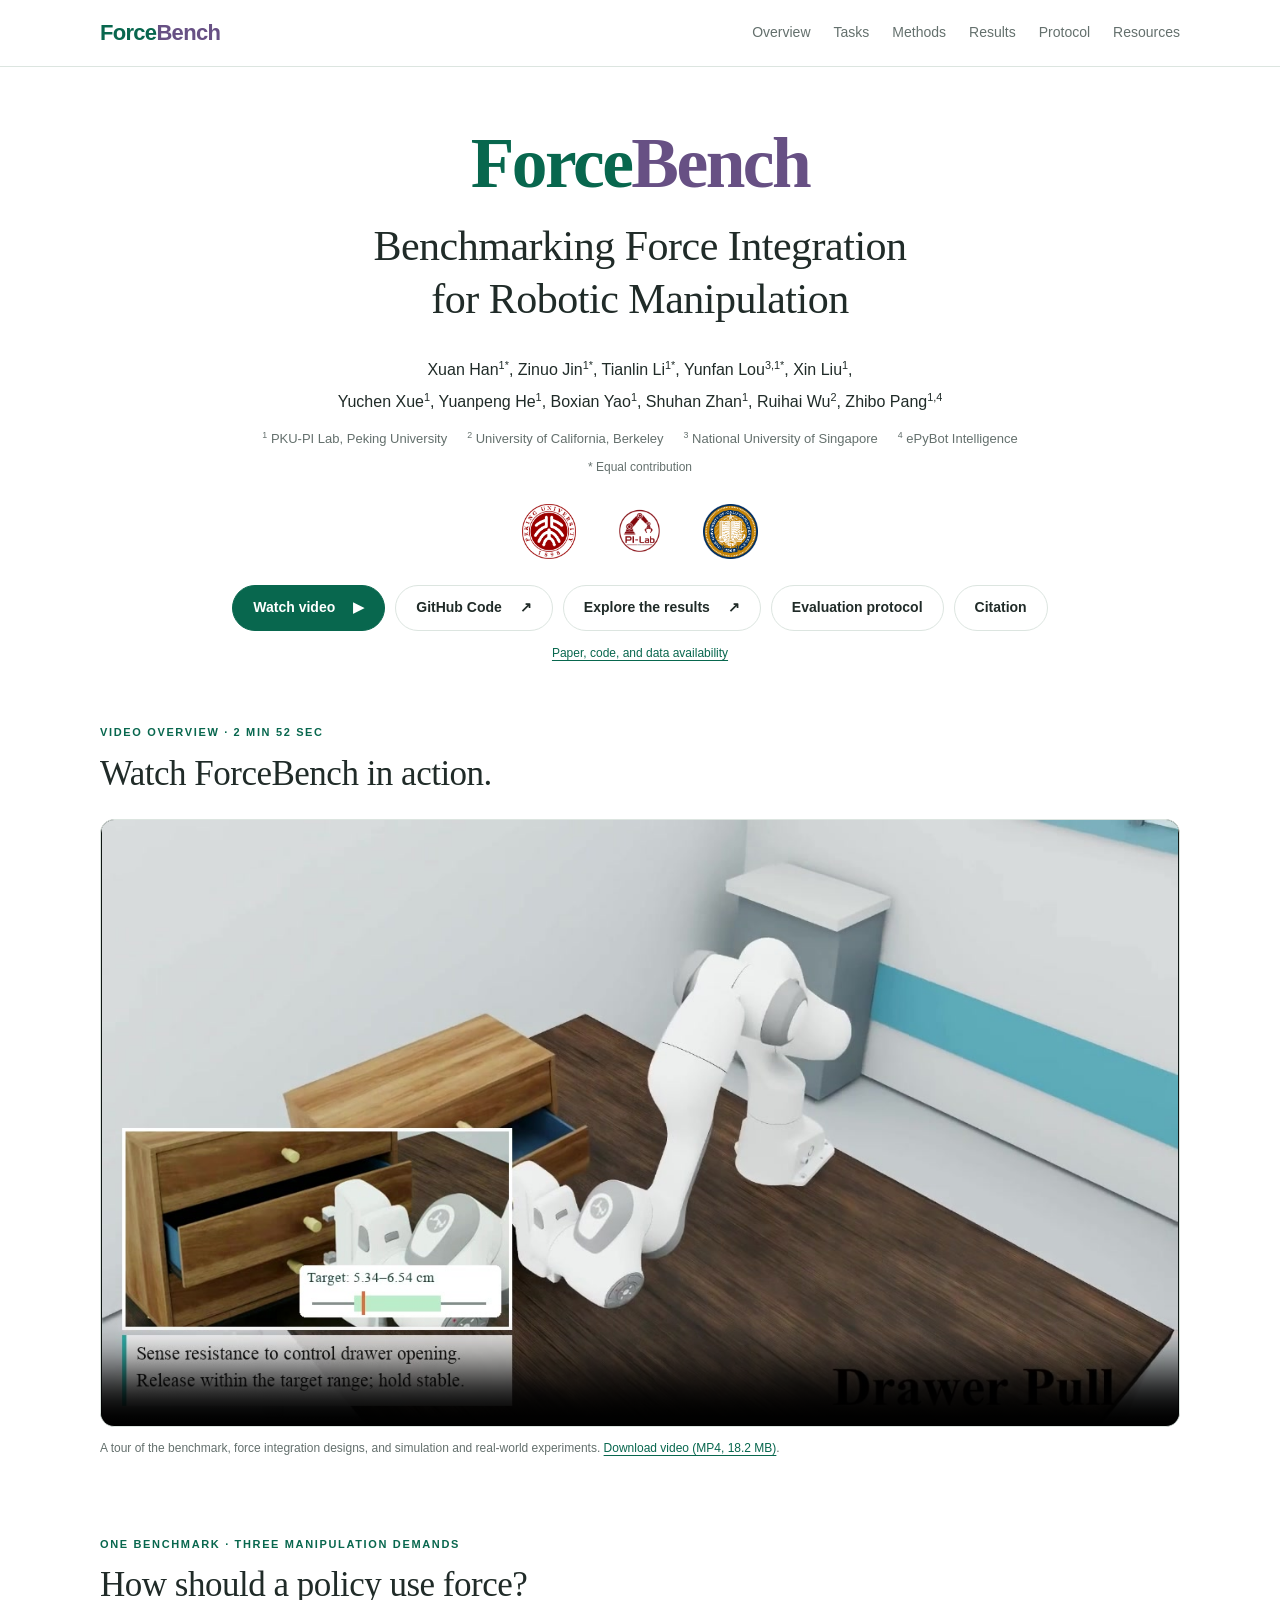
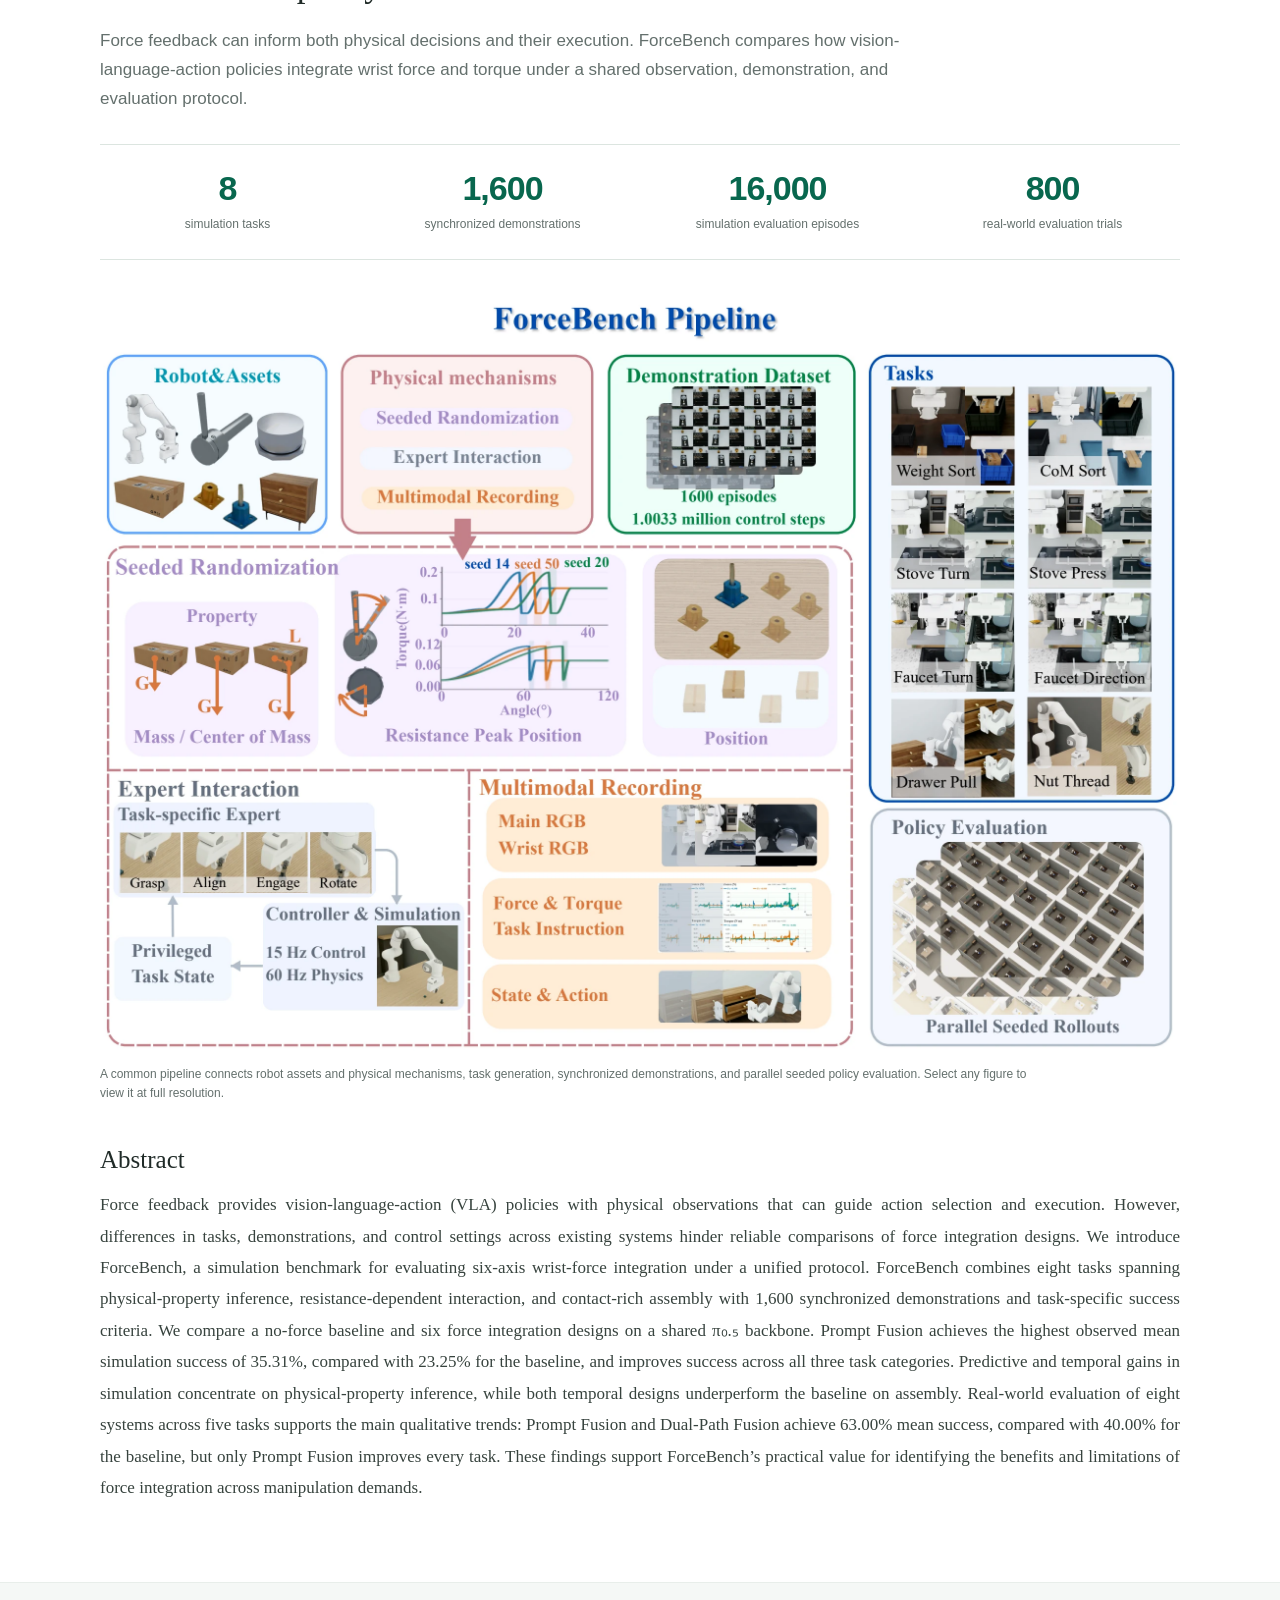
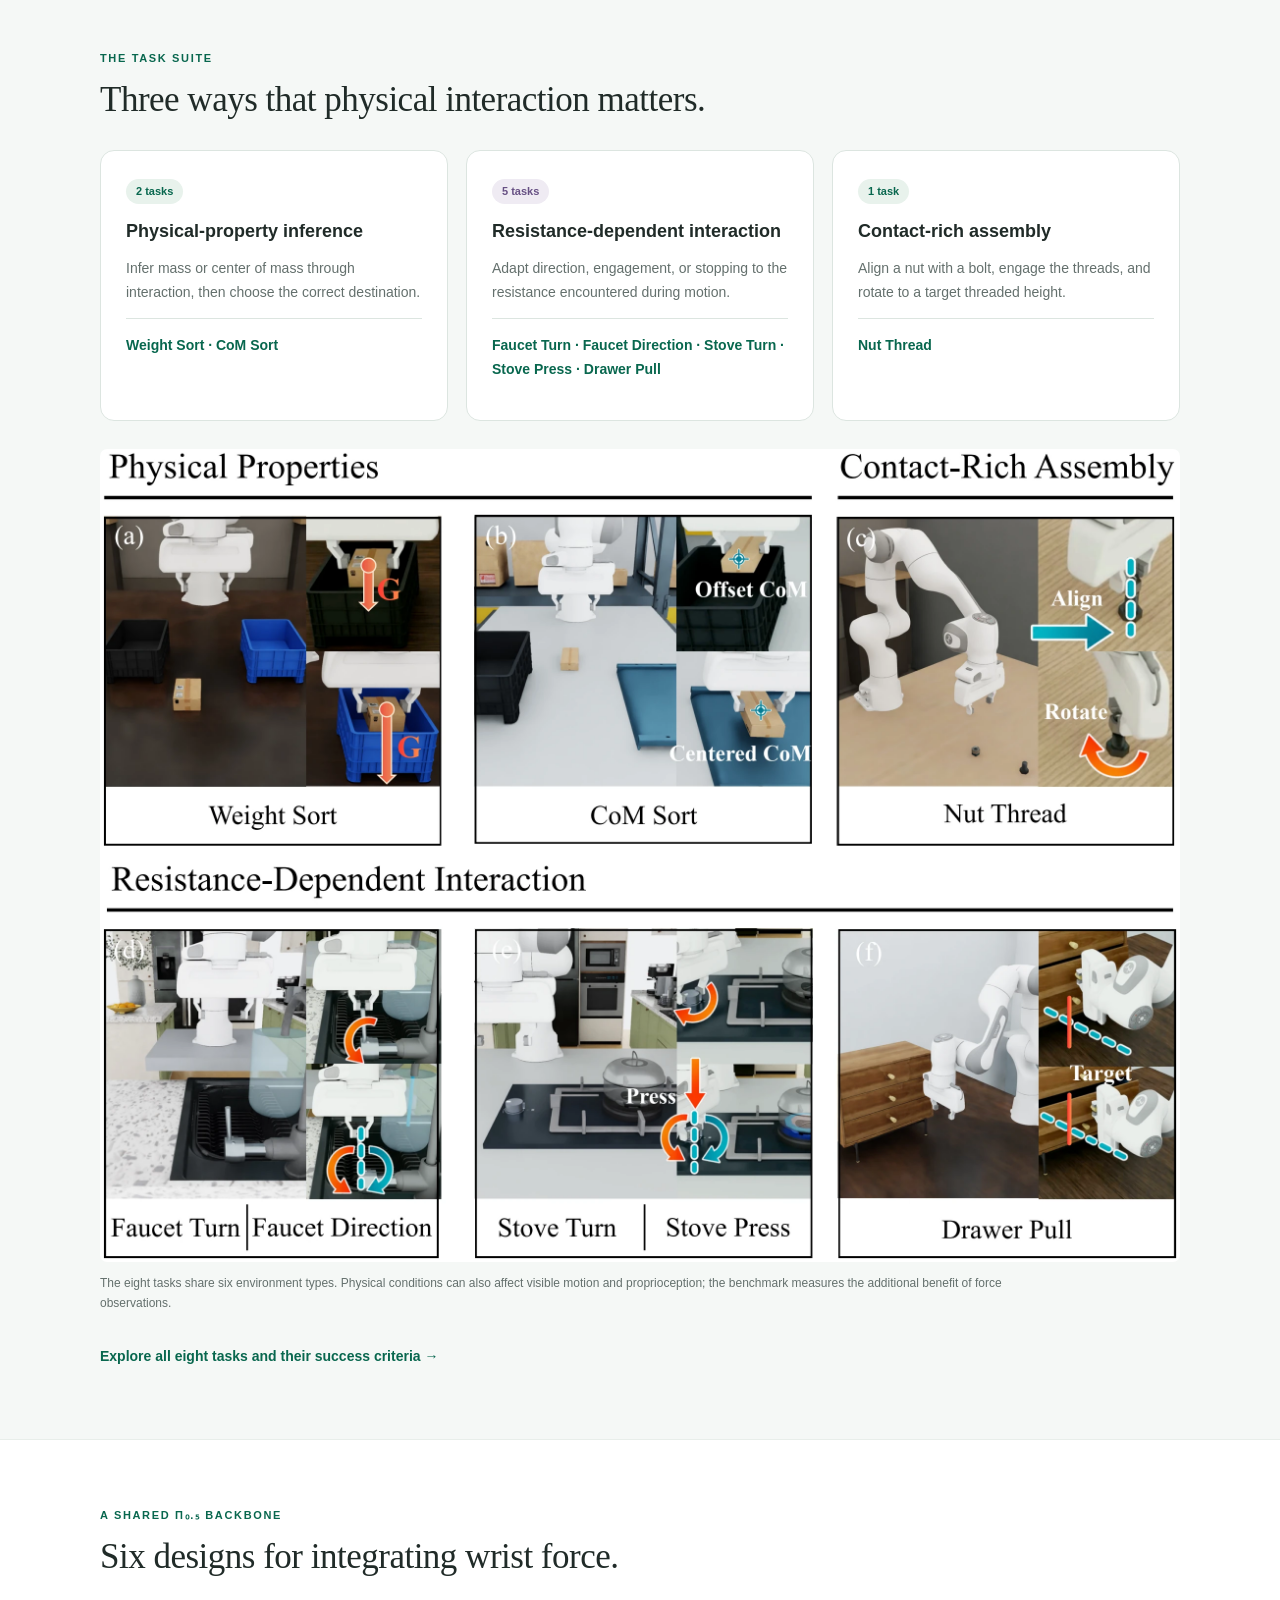
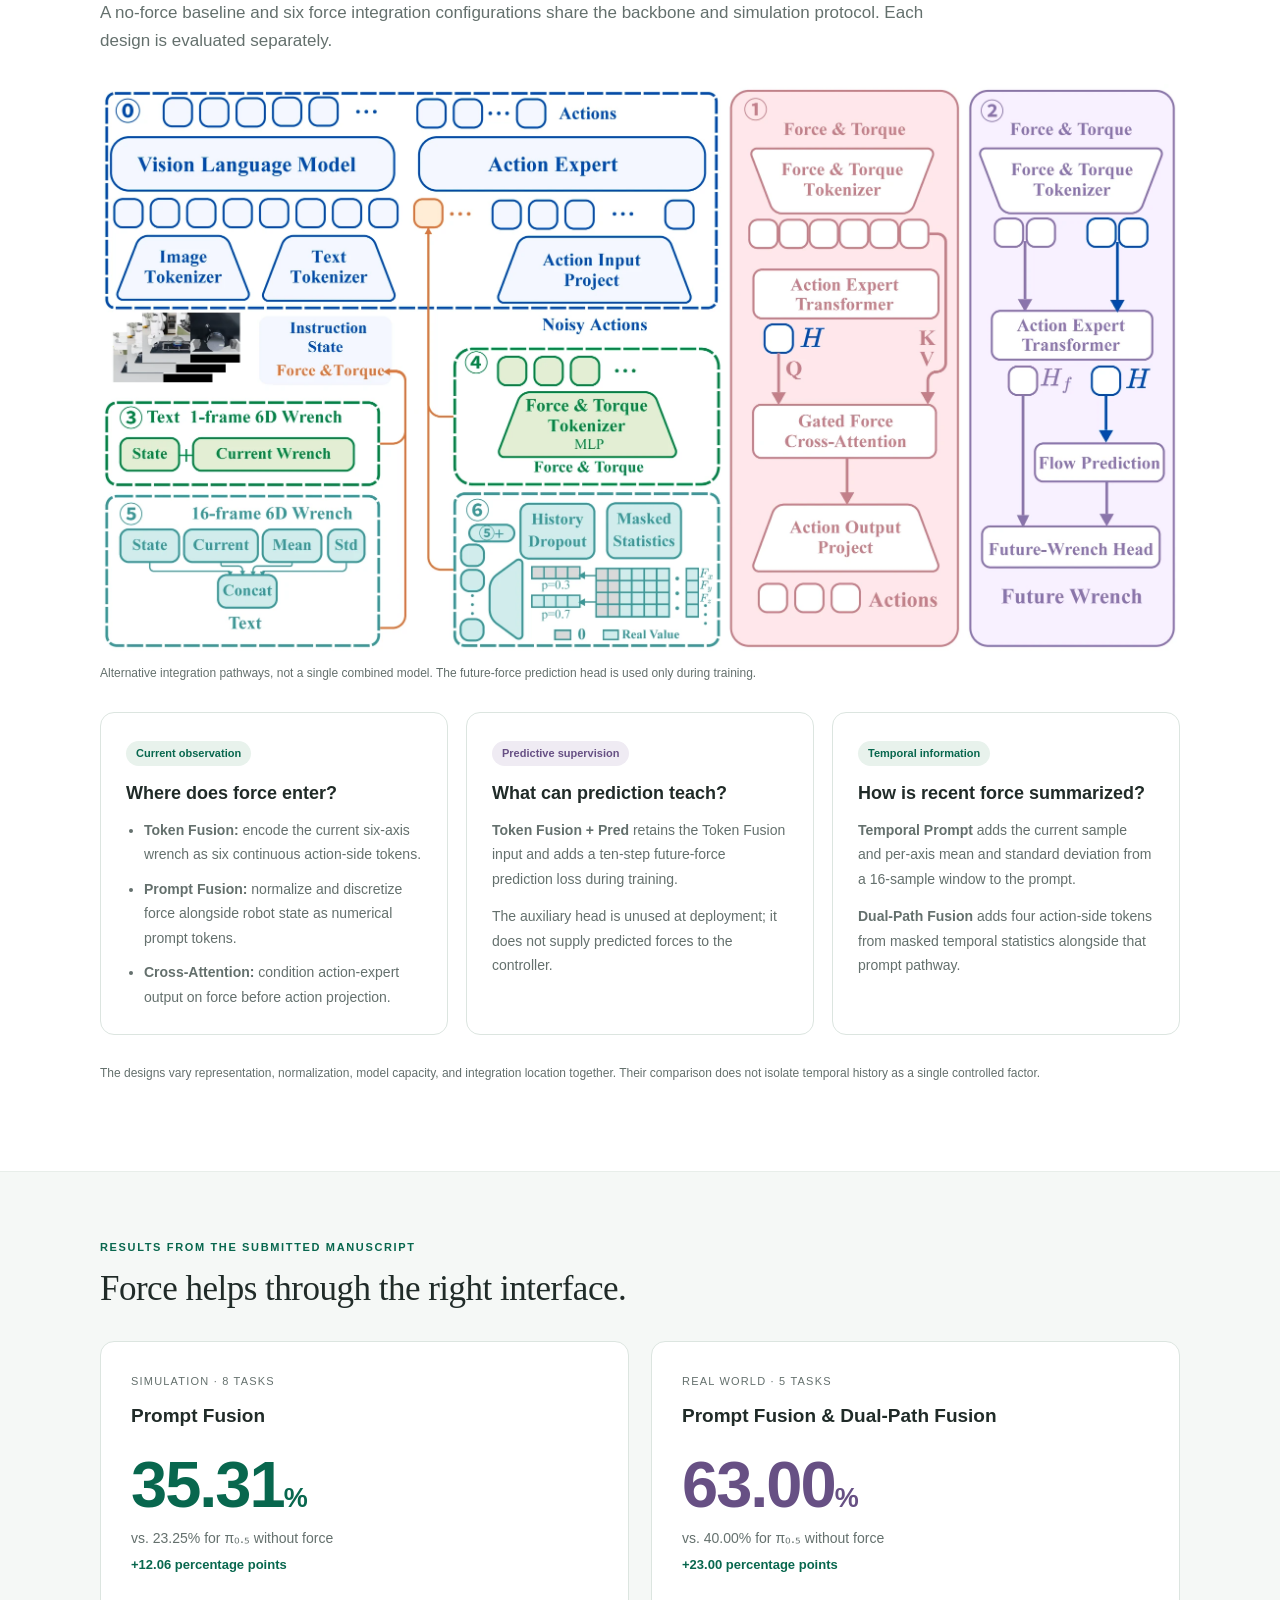
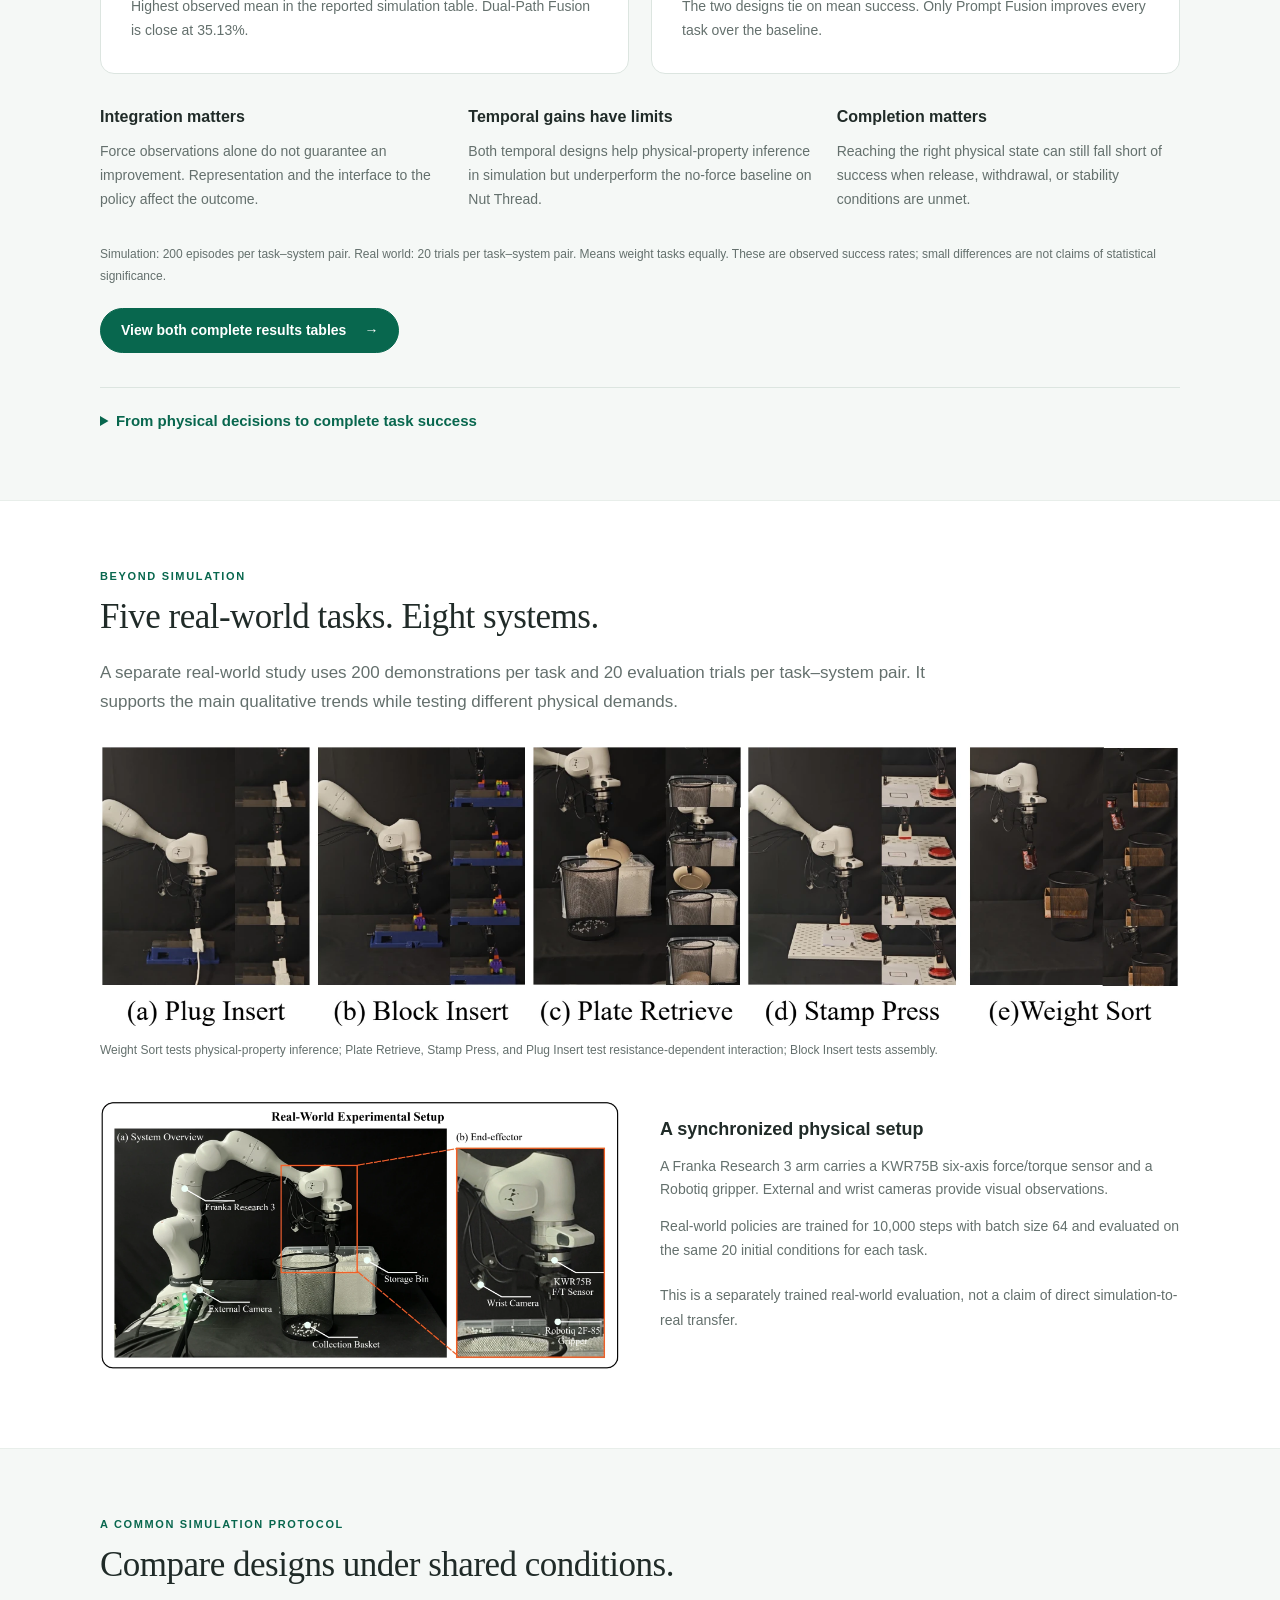
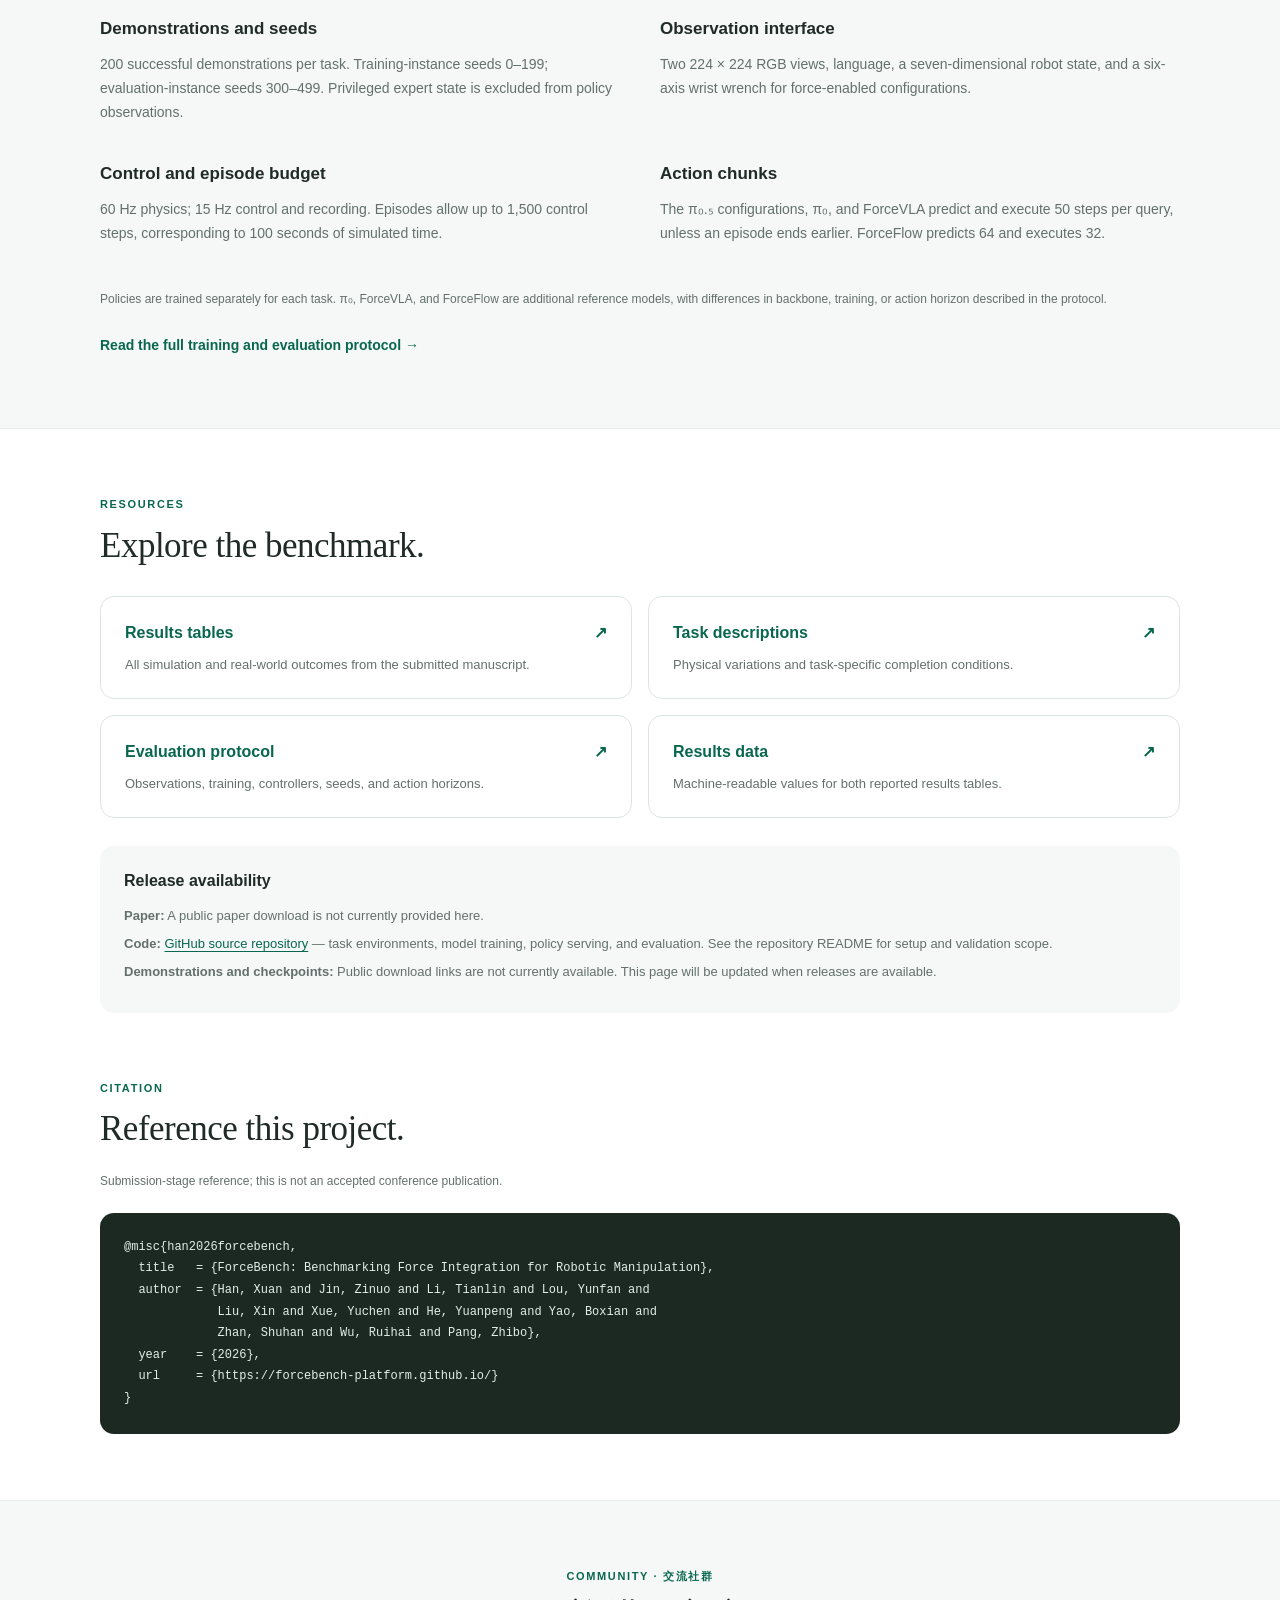
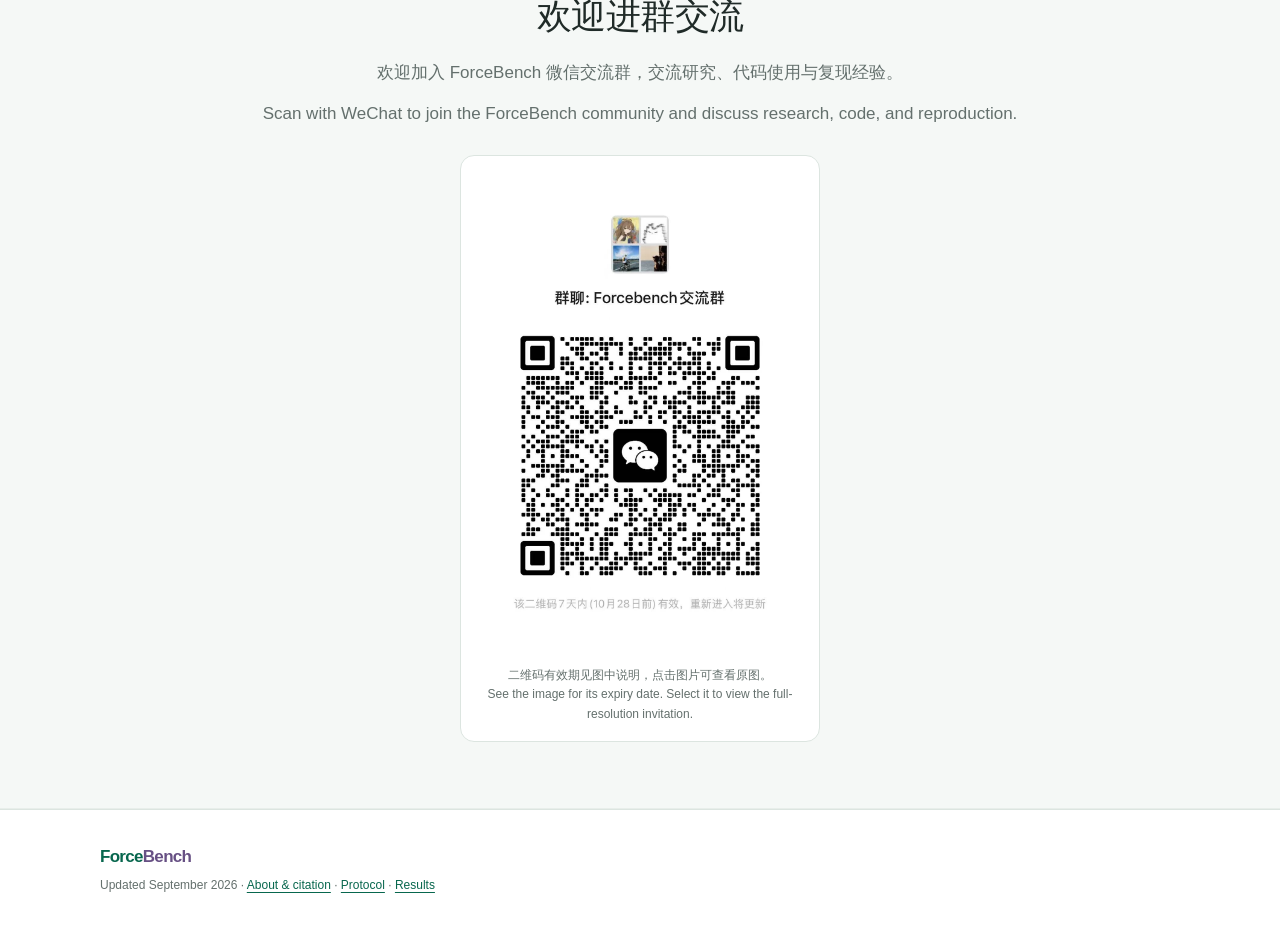
==== commit 76109405: "Link public ForceBench code repository from homepage hero" ====
--- a/index.html
+++ b/index.html
@@ -23,7 +23,7 @@
   <p class="affiliations"><span><sup>1</sup> PKU-PI Lab, Peking University</span><span><sup>2</sup> University of California, Berkeley</span><span><sup>3</sup> National University of Singapore</span><span><sup>4</sup> ePyBot Intelligence</span></p>
   <p class="equal">* Equal contribution</p>
   <div class="logos"><img src="assets/logos/pku.png" alt="Peking University"><img src="assets/logos/pi-lab.png" alt="PKU-PI Lab"><img src="assets/logos/berkeley.png" alt="University of California, Berkeley"></div>
-  <div class="actions"><a class="button primary" href="#video">Watch video <span aria-hidden="true">▶</span></a><a class="button" href="leaderboard.html">Explore the results <span aria-hidden="true">↗</span></a><a class="button" href="doc/index.html">Evaluation protocol</a><a class="button" href="#citation">Citation</a></div>
+  <div class="actions"><a class="button primary" href="#video">Watch video <span aria-hidden="true">▶</span></a><a class="button" href="https://github.com/forcebench-platform/ForceBench" target="_blank" rel="noopener noreferrer">GitHub Code <span aria-hidden="true">↗</span></a><a class="button" href="leaderboard.html">Explore the results <span aria-hidden="true">↗</span></a><a class="button" href="doc/index.html">Evaluation protocol</a><a class="button" href="#citation">Citation</a></div>
   <p class="small"><a href="#resources">Paper, code, and data availability</a></p>
 </header>
 
@@ -89,7 +89,7 @@
 <section id="resources" class="section wrap">
   <p class="eyebrow">Resources</p><h2>Explore the benchmark.</h2>
   <div class="resource-grid"><a href="leaderboard.html"><strong>Results tables <span aria-hidden="true">↗</span></strong><span>All simulation and real-world outcomes from the submitted manuscript.</span></a><a href="tasks.html"><strong>Task descriptions <span aria-hidden="true">↗</span></strong><span>Physical variations and task-specific completion conditions.</span></a><a href="doc/index.html"><strong>Evaluation protocol <span aria-hidden="true">↗</span></strong><span>Observations, training, controllers, seeds, and action horizons.</span></a><a href="results/leaderboard.json"><strong>Results data <span aria-hidden="true">↗</span></strong><span>Machine-readable values for both reported results tables.</span></a></div>
-  <div class="availability"><h3>Release availability</h3><p><strong>Paper:</strong> A public paper download is not currently provided here.</p><p><strong>Code, demonstrations, and checkpoints:</strong> Public download links are not currently available. This page will be updated when releases are available.</p></div>
+  <div class="availability"><h3>Release availability</h3><p><strong>Paper:</strong> A public paper download is not currently provided here.</p><p><strong>Code:</strong> <a href="https://github.com/forcebench-platform/ForceBench" target="_blank" rel="noopener noreferrer">GitHub source repository</a> — task environments, model training, policy serving, and evaluation. See the repository README for setup and validation scope.</p><p><strong>Demonstrations and checkpoints:</strong> Public download links are not currently available. This page will be updated when releases are available.</p></div>
 </section>
 
 <section id="citation" class="section wrap citation"><p class="eyebrow">Citation</p><h2>Reference this project.</h2><p class="fineprint">Submission-stage reference; this is not an accepted conference publication.</p>
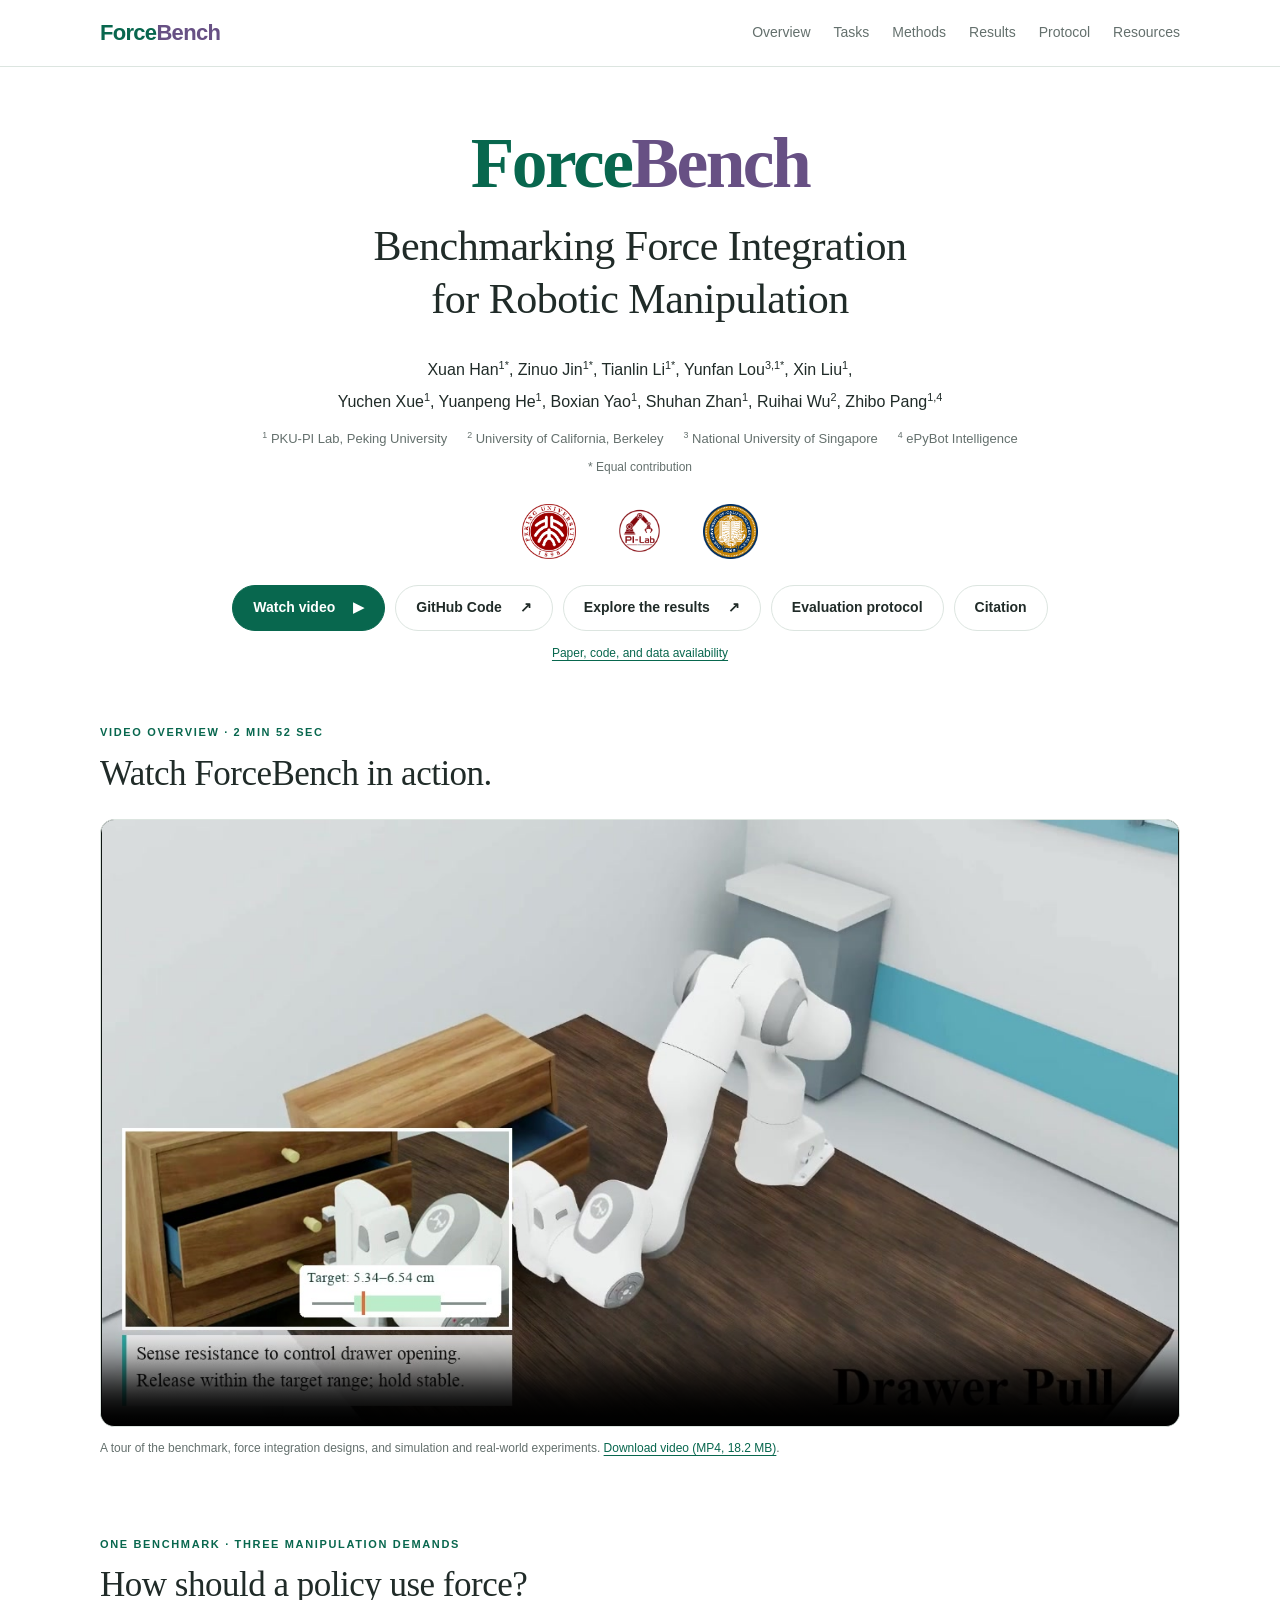
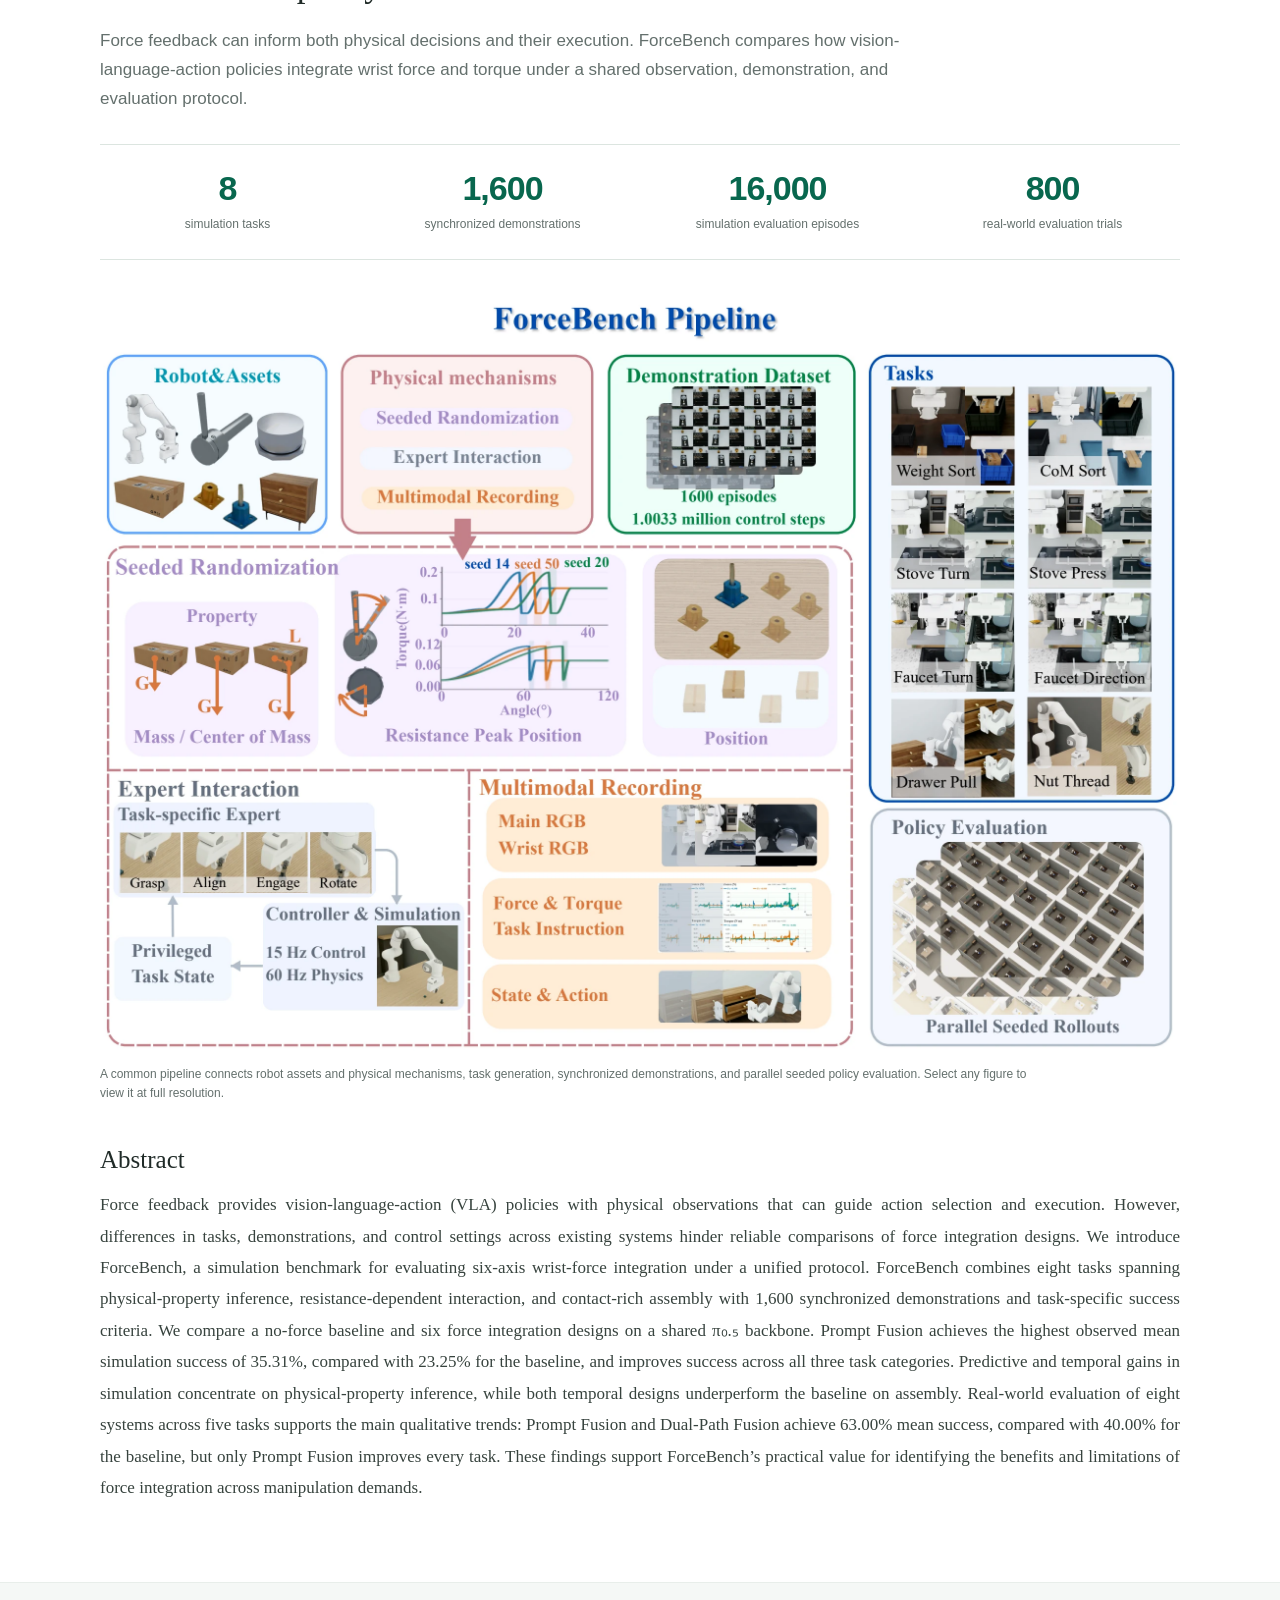
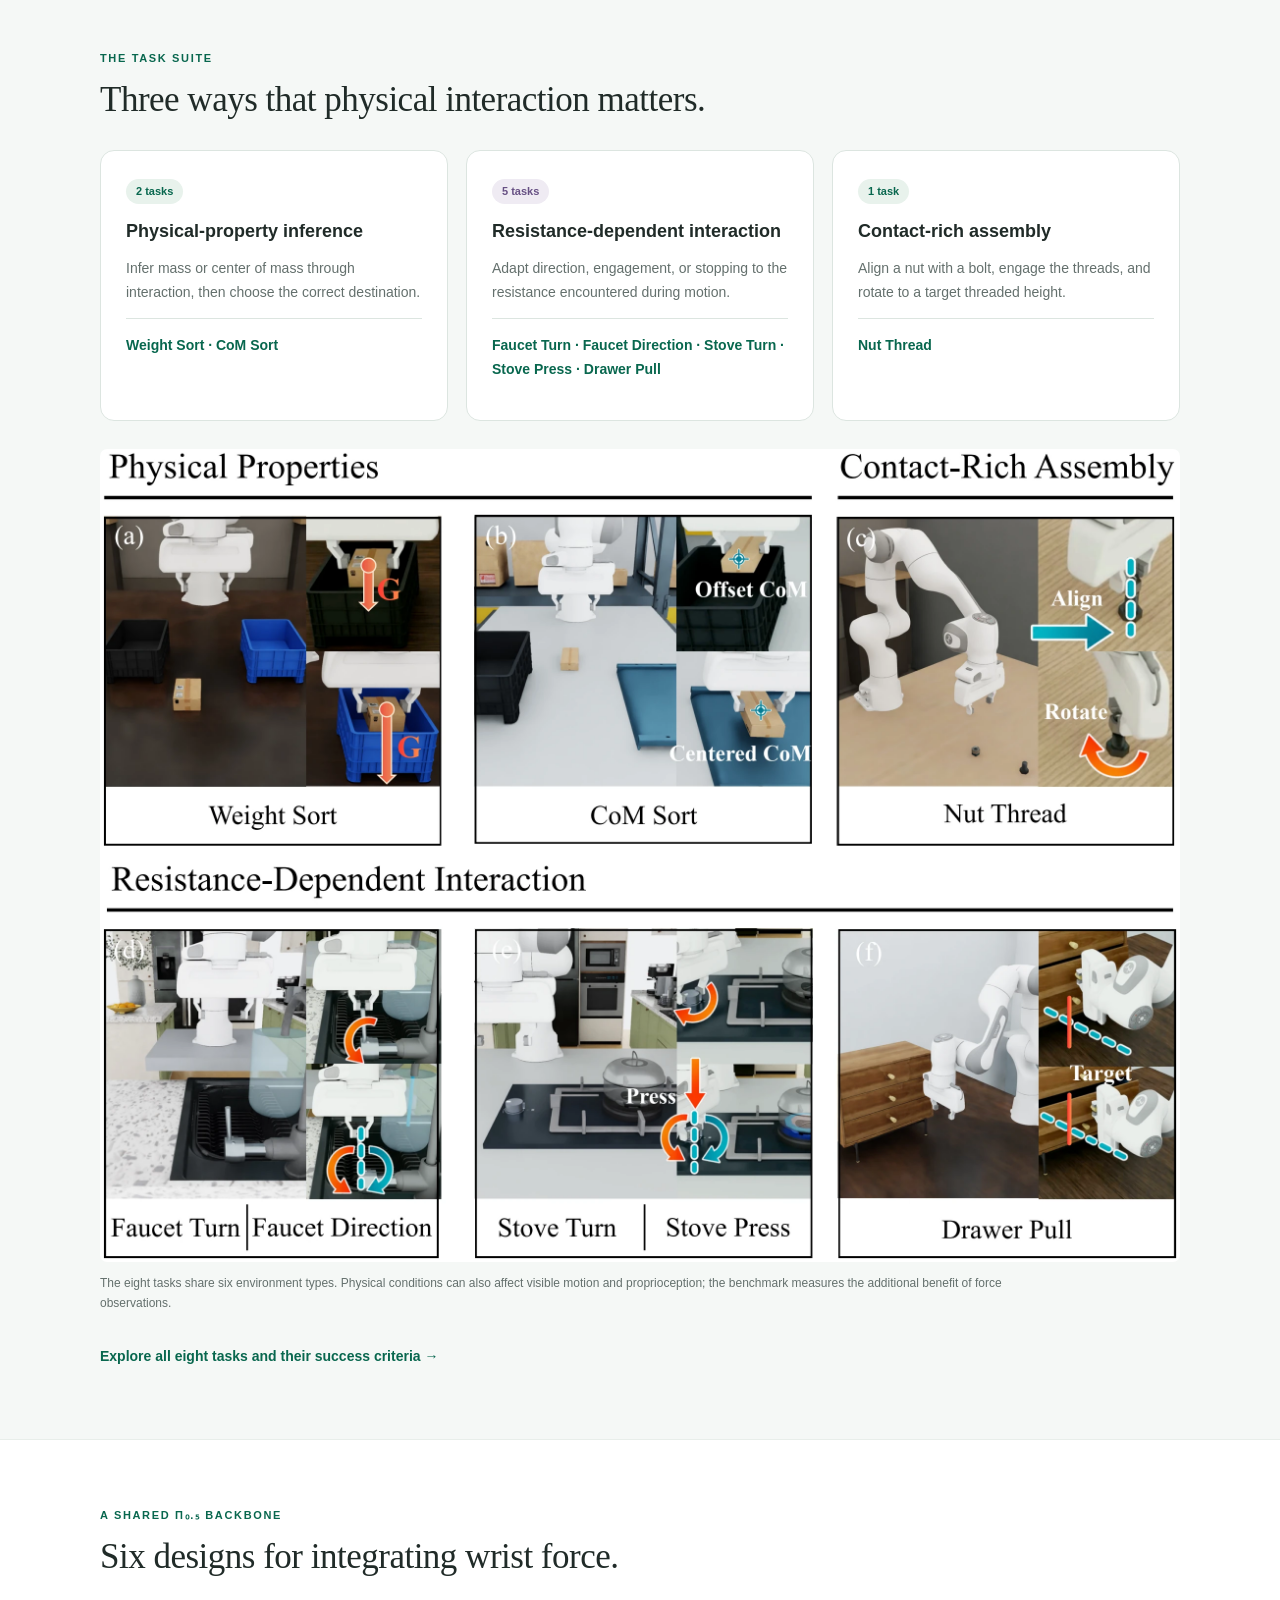
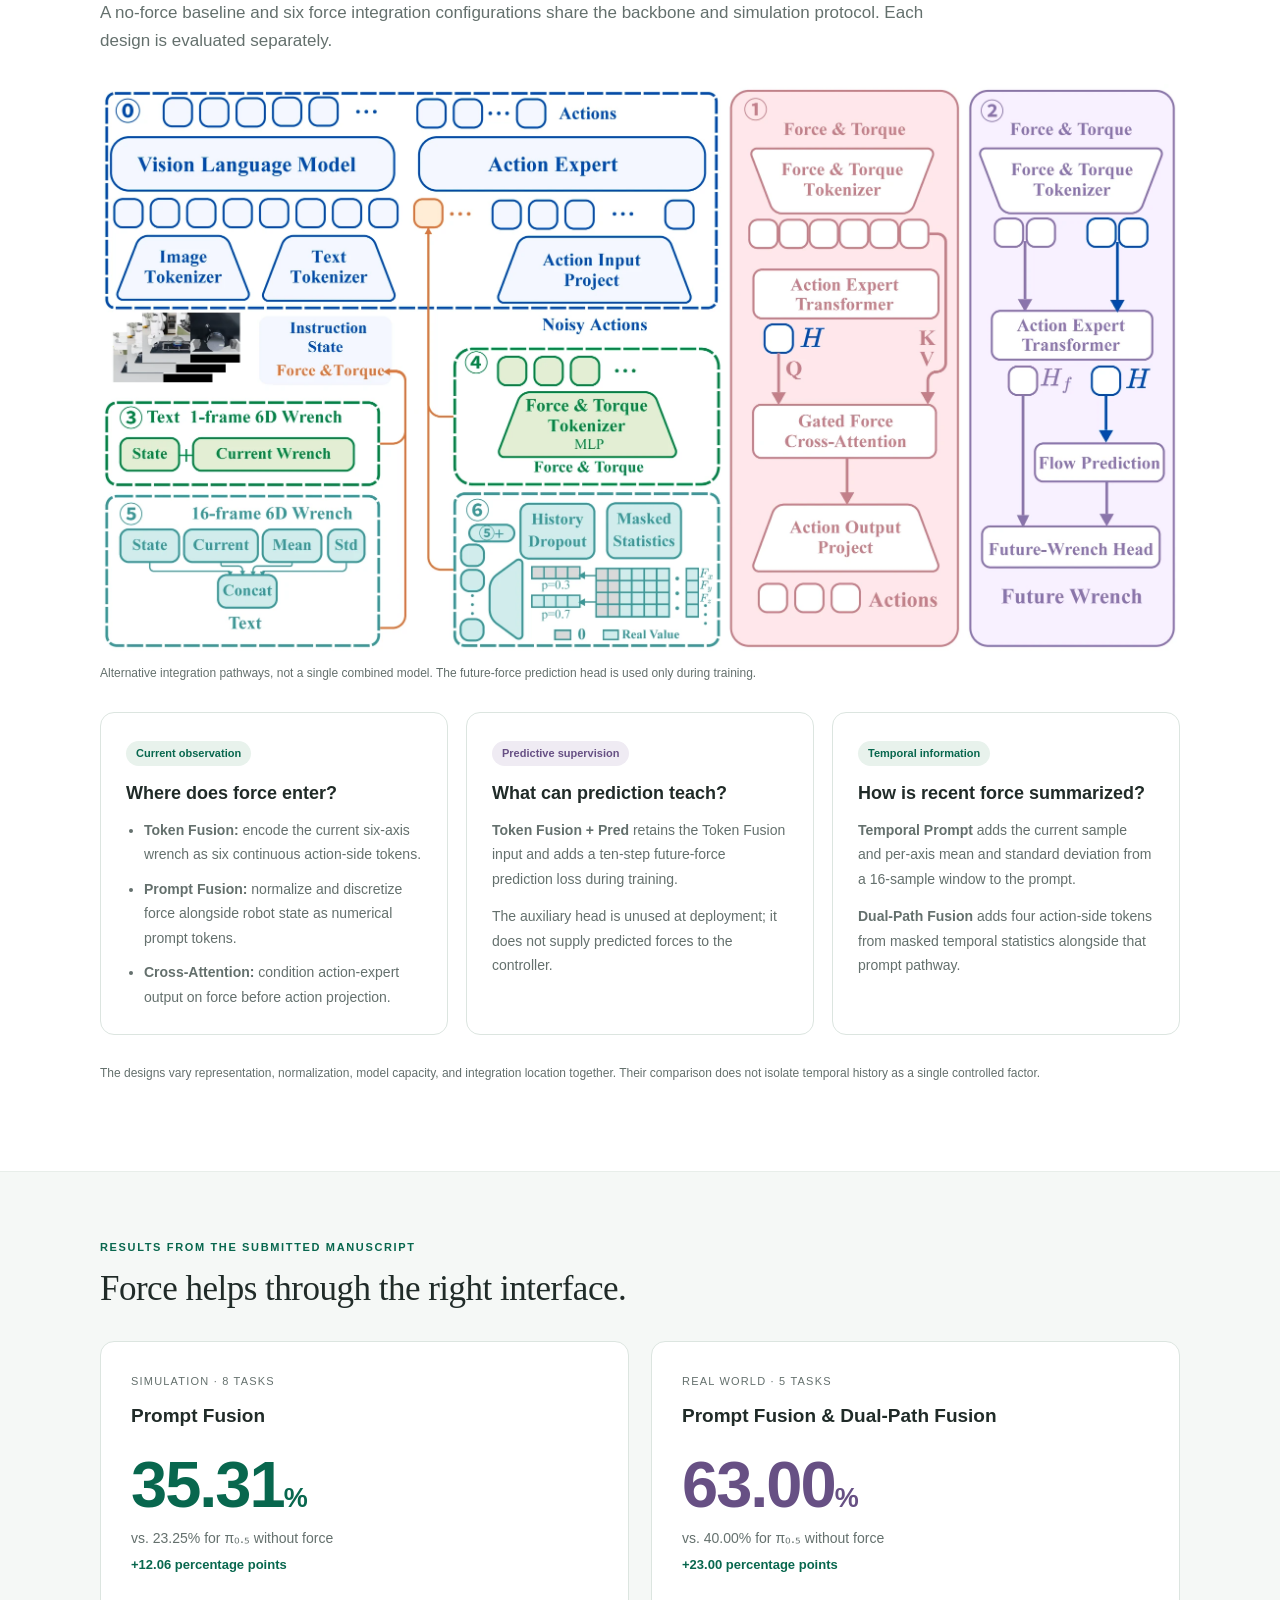
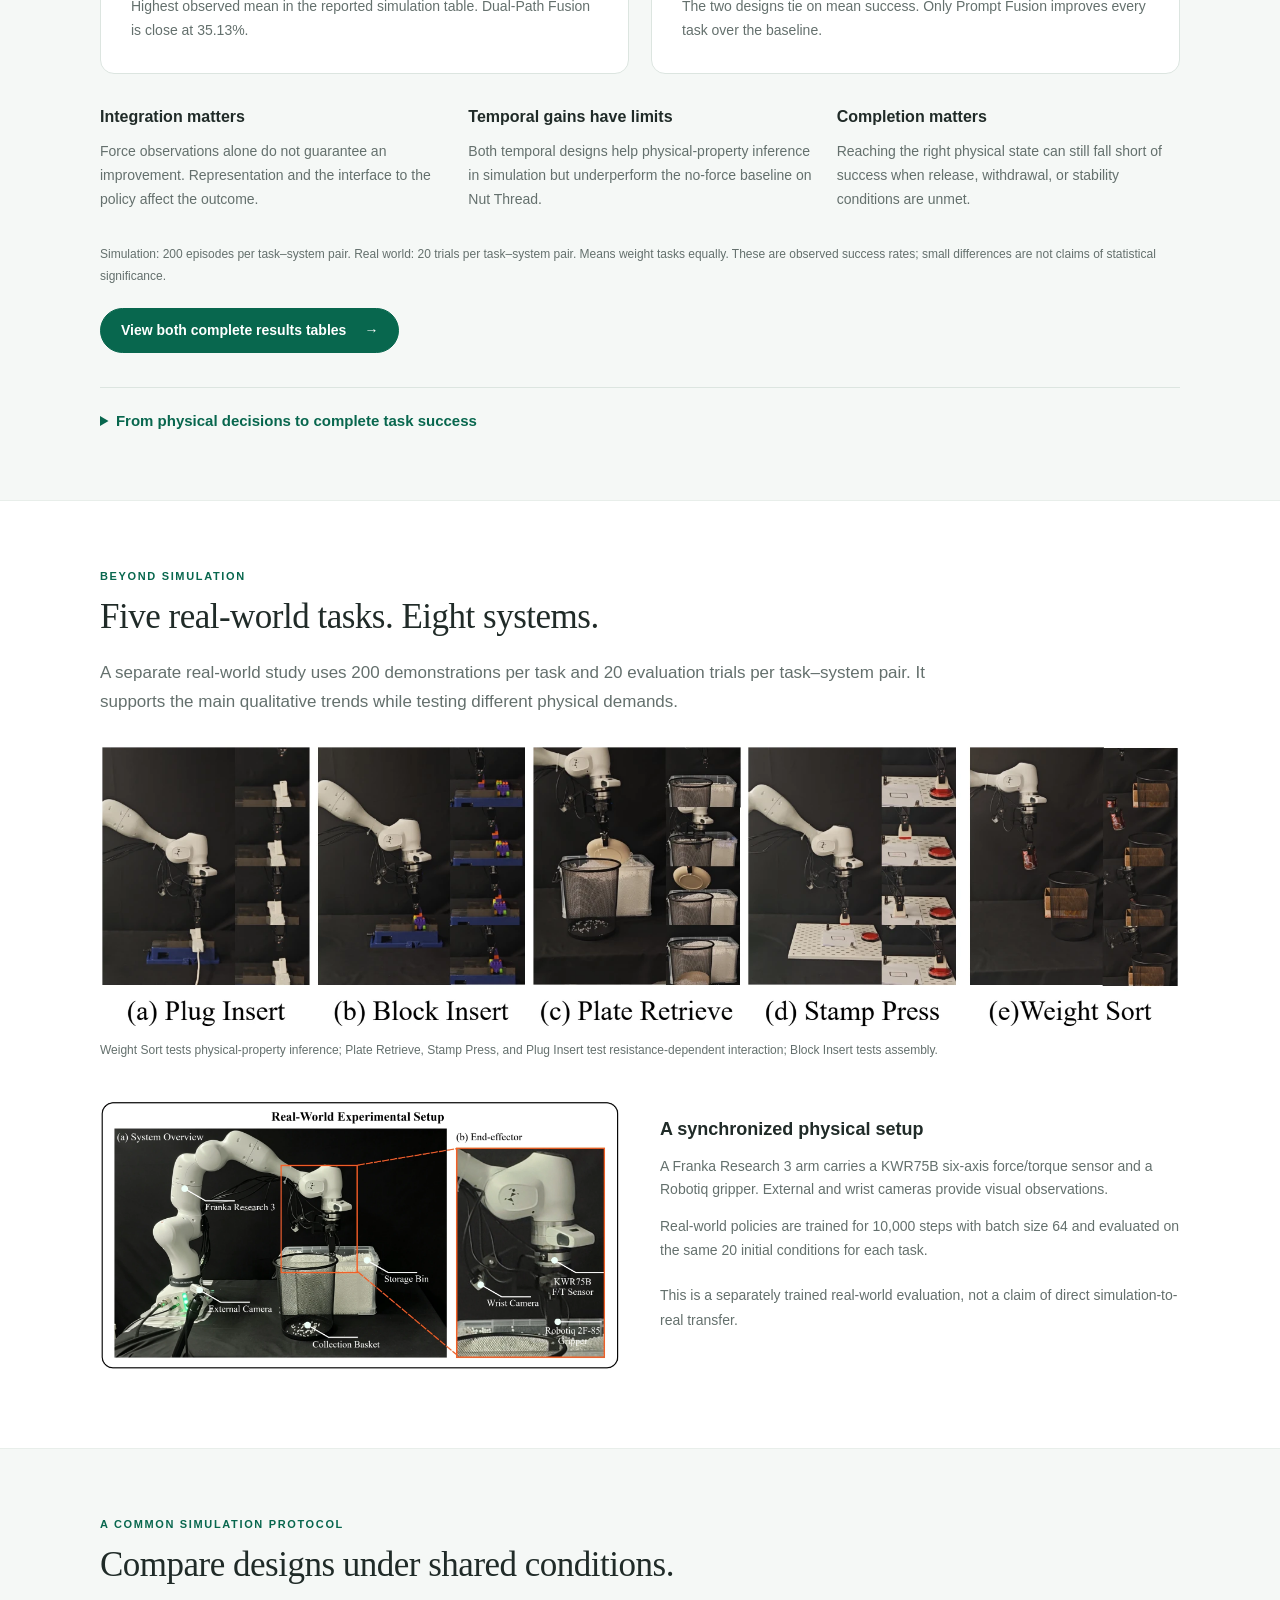
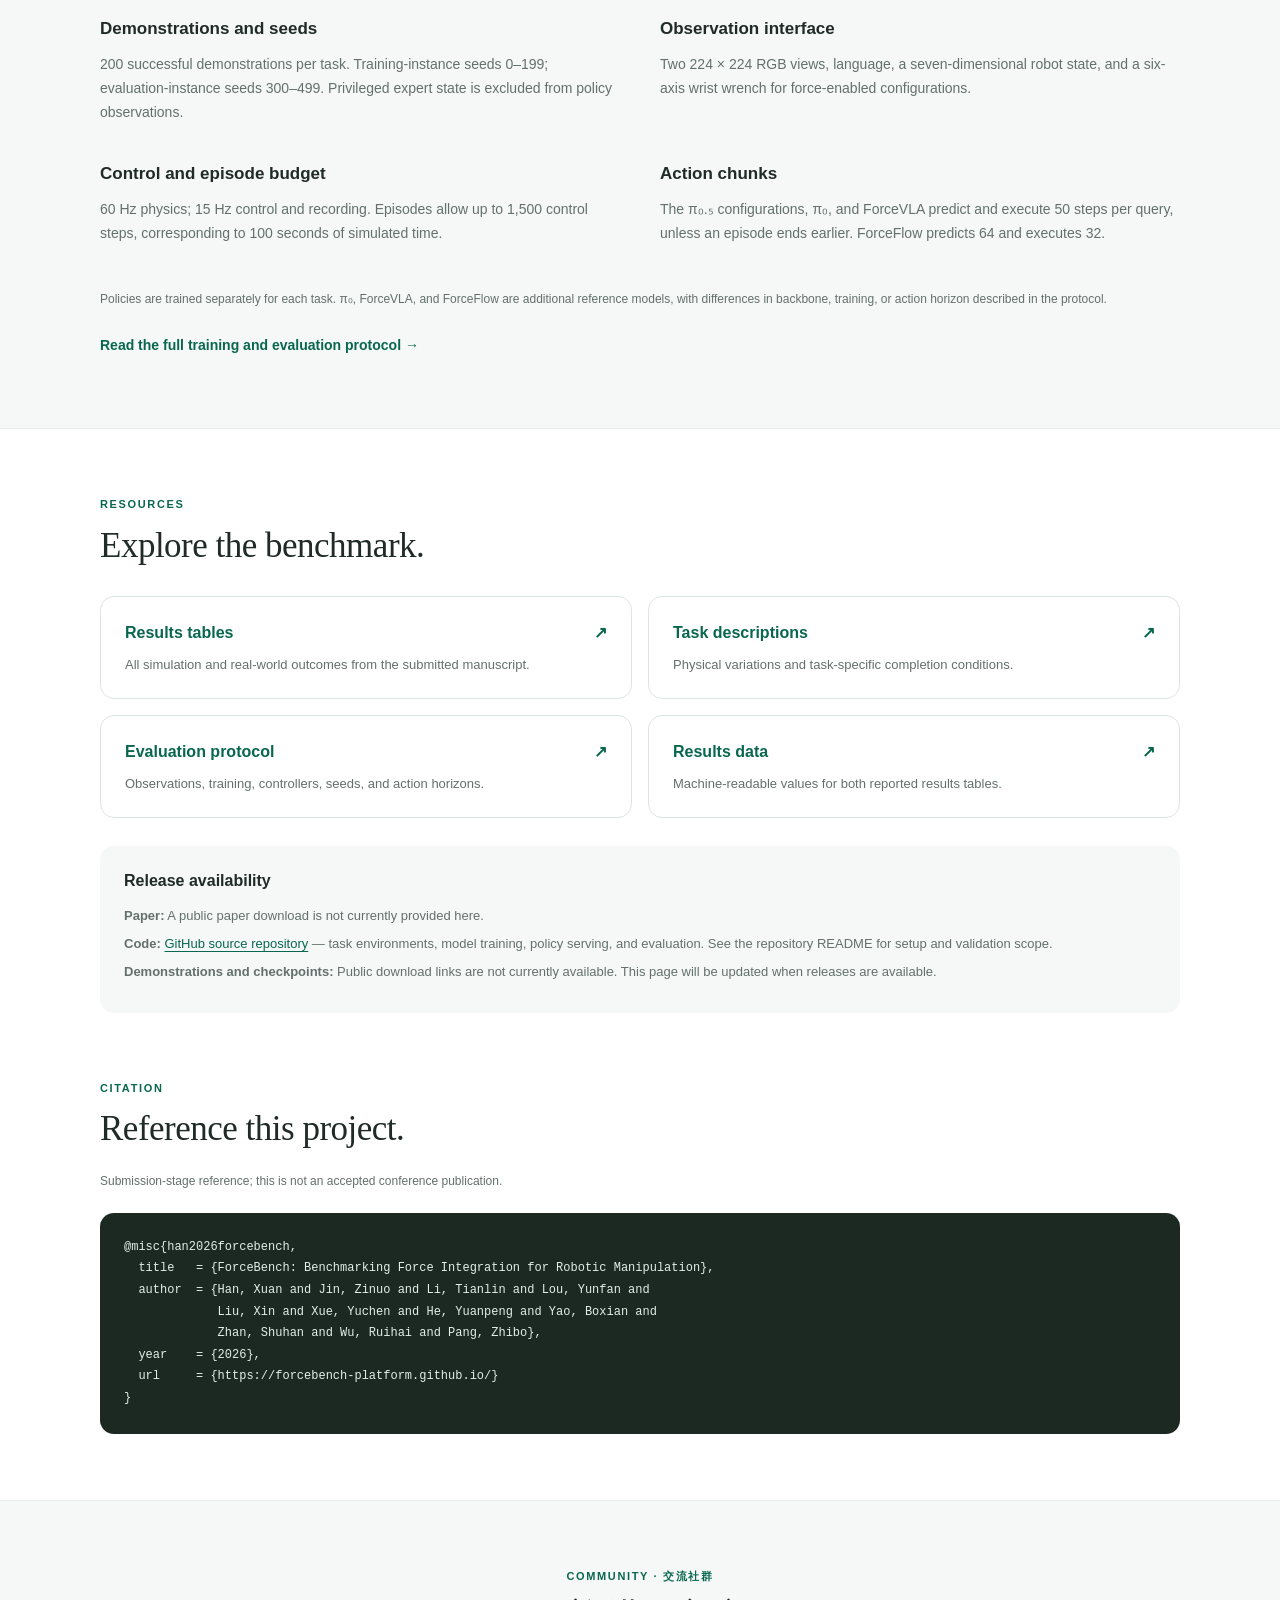
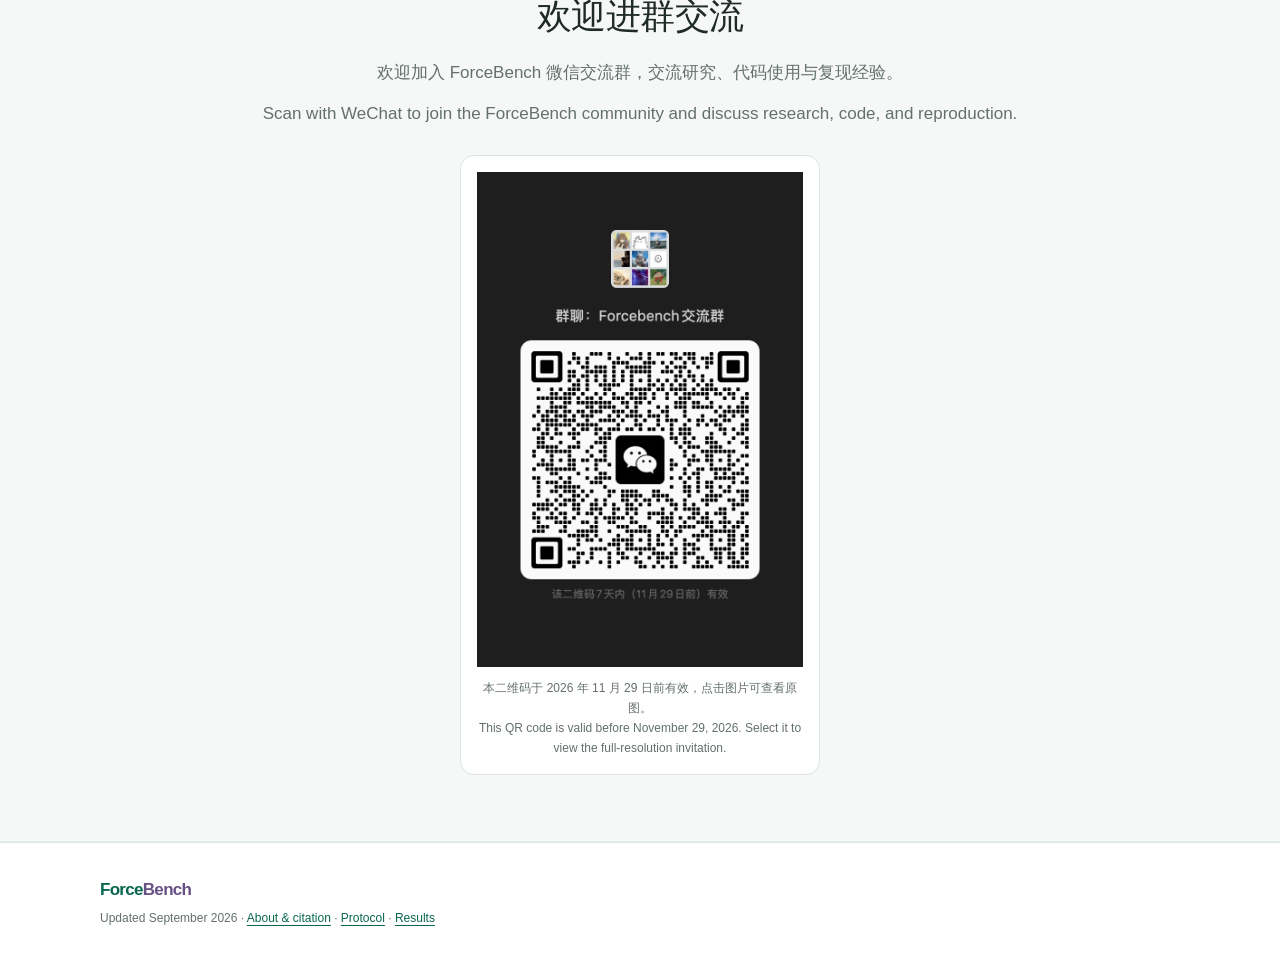
==== commit 502021d8: "Refresh WeChat community QR code and expiry date Updated the WeChat group QR code image and its vali" ====
--- a/index.html
+++ b/index.html
@@ -109,10 +109,10 @@
     <p class="intro" lang="zh-CN">欢迎加入 ForceBench 微信交流群，交流研究、代码使用与复现经验。</p>
     <p class="intro">Scan with WeChat to join the ForceBench community and discuss research, code, and reproduction.</p>
     <figure class="community-qr">
-      <a href="assets/community/forcebench-wechat-group-20261021.jpg" target="_blank" rel="noopener" aria-label="Open the ForceBench WeChat group QR code at full resolution">
-        <img loading="lazy" src="assets/community/forcebench-wechat-group-20261021.jpg" width="1080" height="1596" alt="ForceBench WeChat group invitation QR code / ForceBench 微信交流群二维码">
+      <a href="assets/community/forcebench-wechat-group-20261122.png" target="_blank" rel="noopener" aria-label="Open the ForceBench WeChat group QR code at full resolution">
+        <img loading="lazy" src="assets/community/forcebench-wechat-group-20261122.png" width="720" height="1094" alt="ForceBench WeChat group invitation QR code / ForceBench 微信交流群二维码">
       </a>
-      <figcaption><span lang="zh-CN">二维码有效期见图中说明，点击图片可查看原图。</span><br>See the image for its expiry date. Select it to view the full-resolution invitation.</figcaption>
+      <figcaption><span lang="zh-CN">本二维码于 2026 年 11 月 29 日前有效，点击图片可查看原图。</span><br>This QR code is valid before November 29, 2026. Select it to view the full-resolution invitation.</figcaption>
     </figure>
   </div>
 </section>
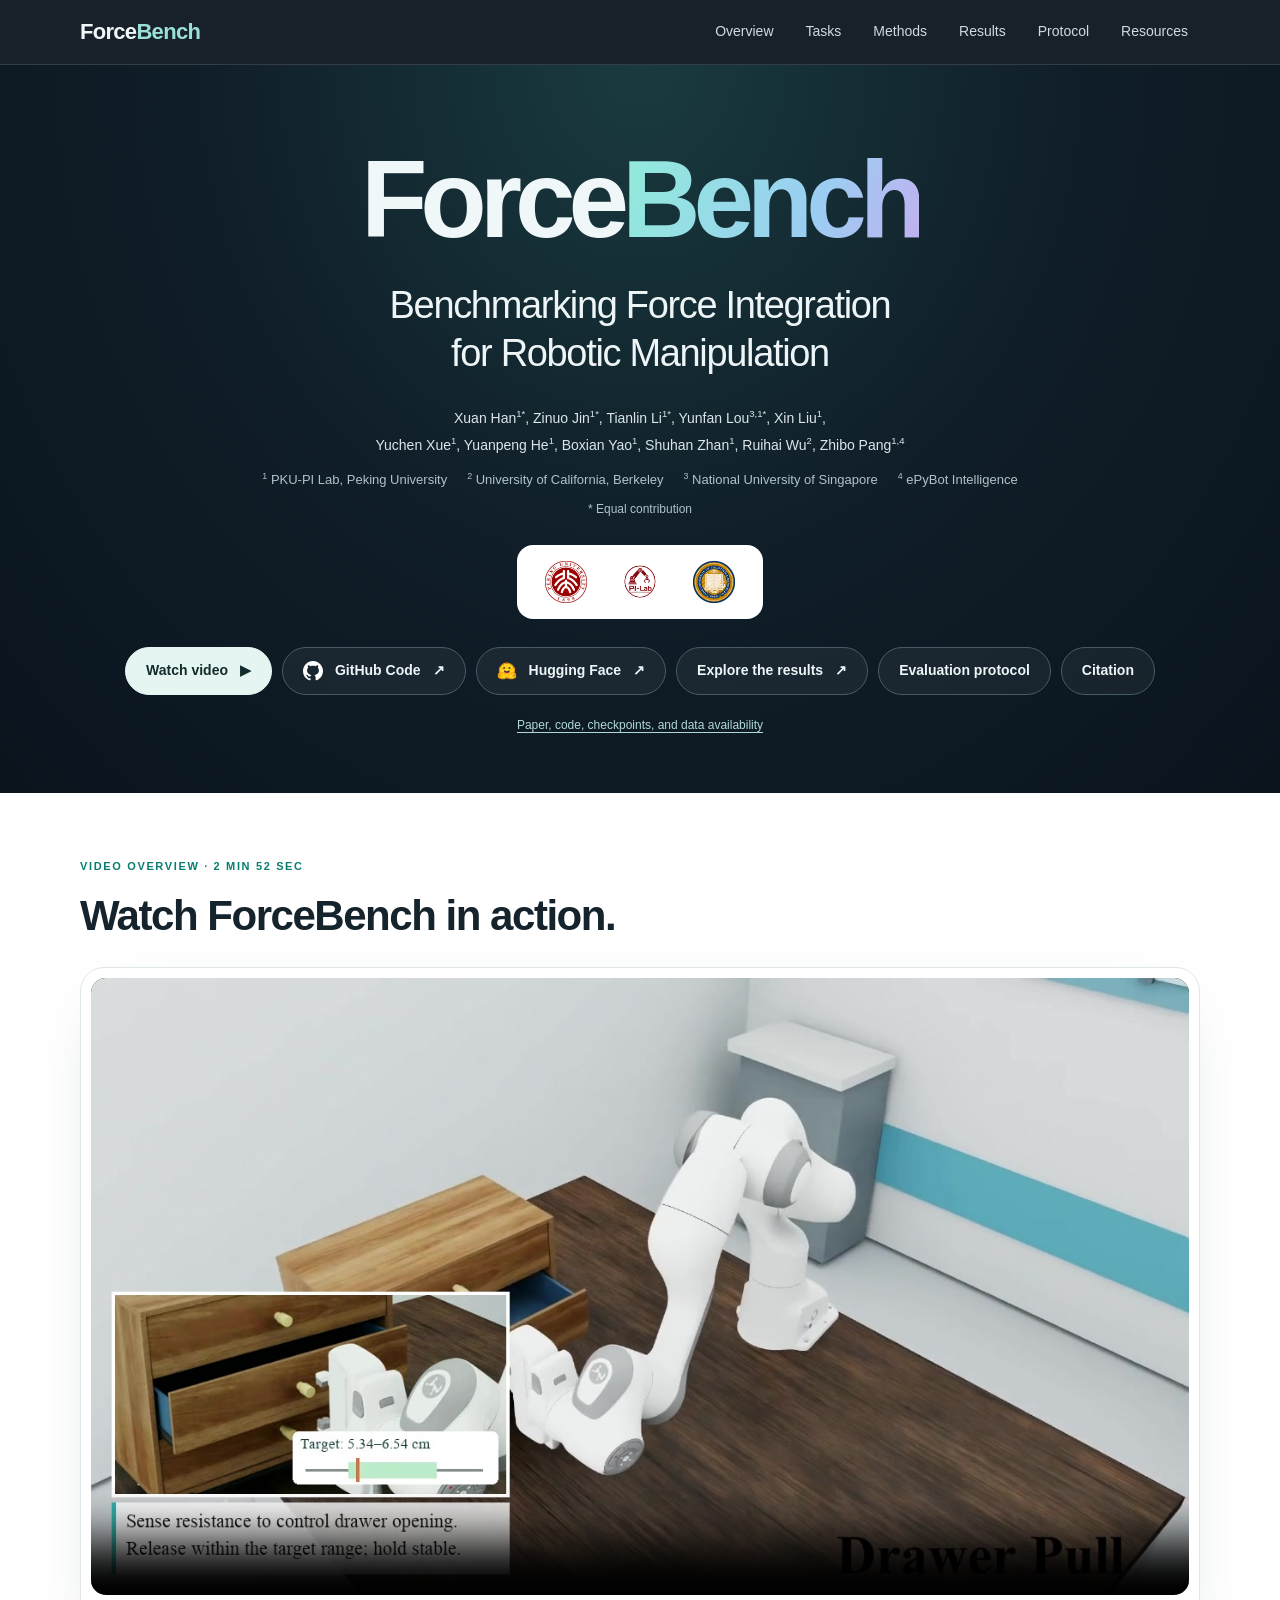
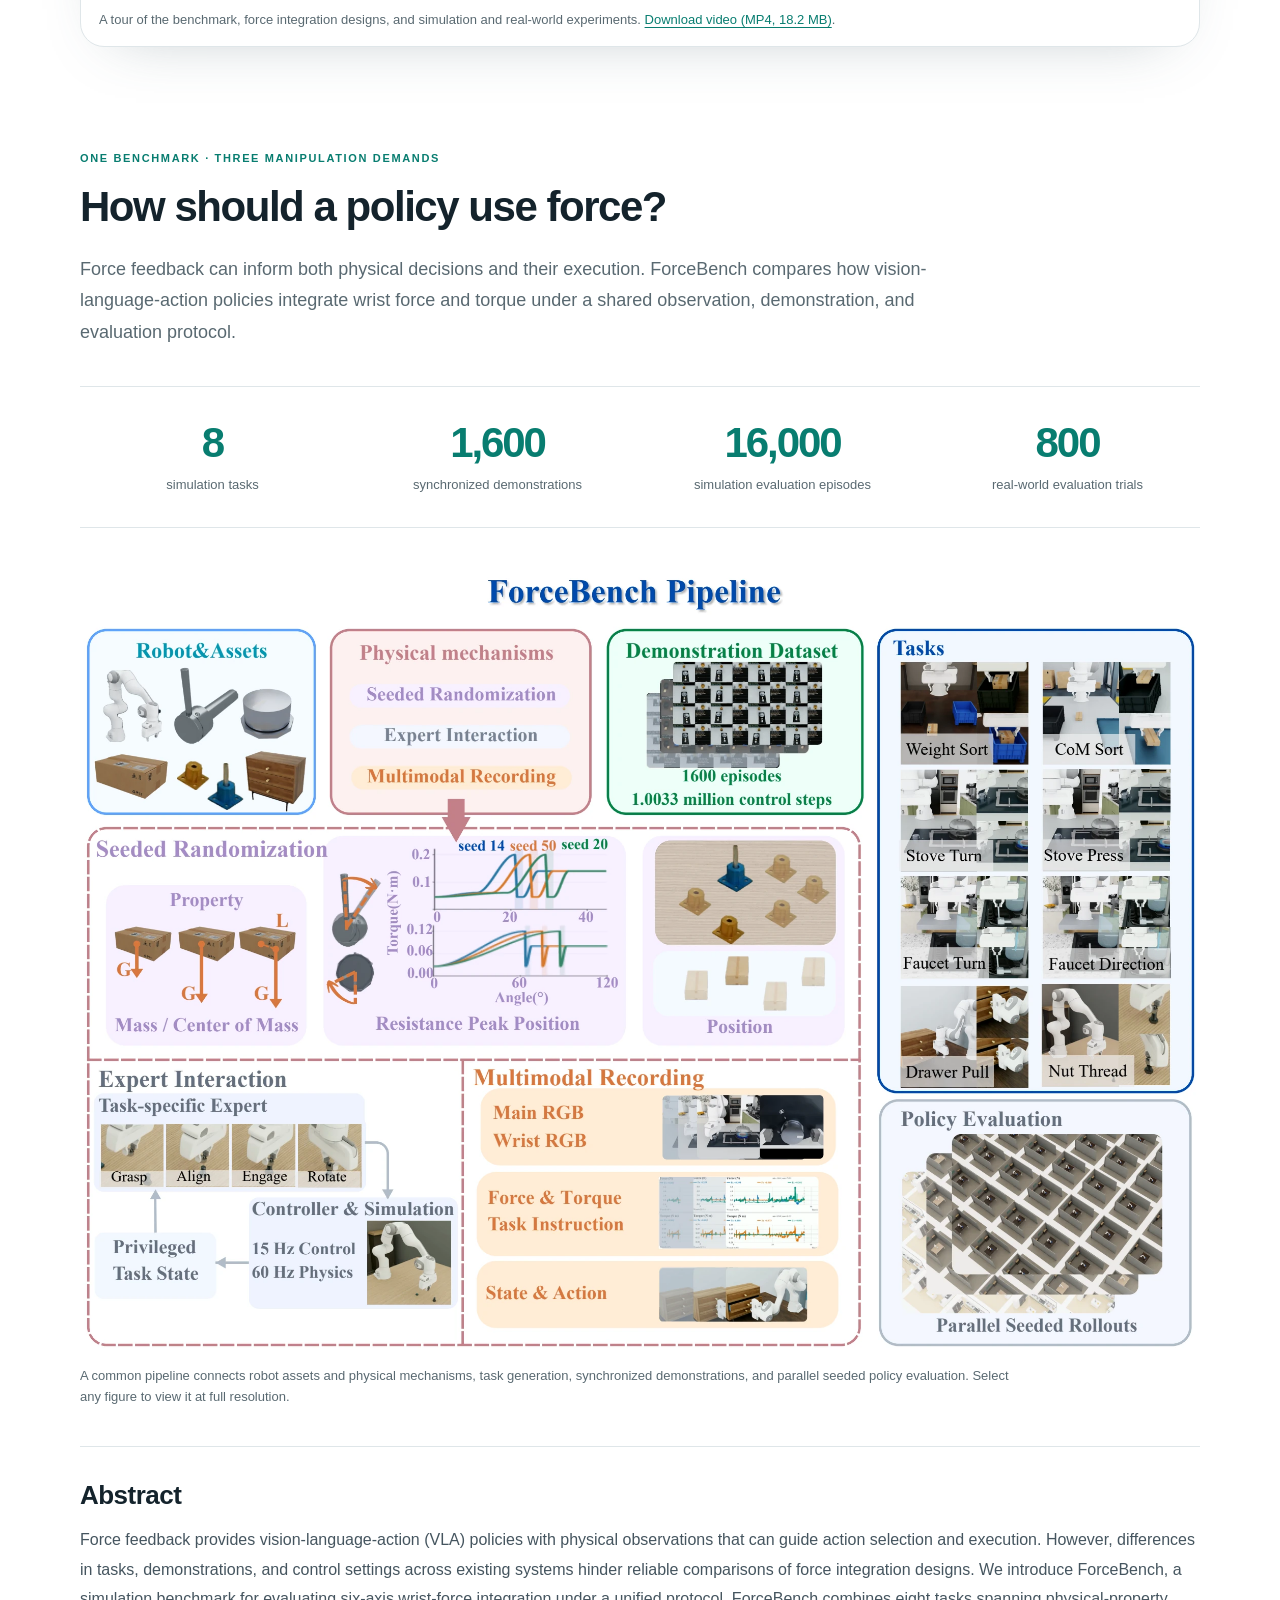
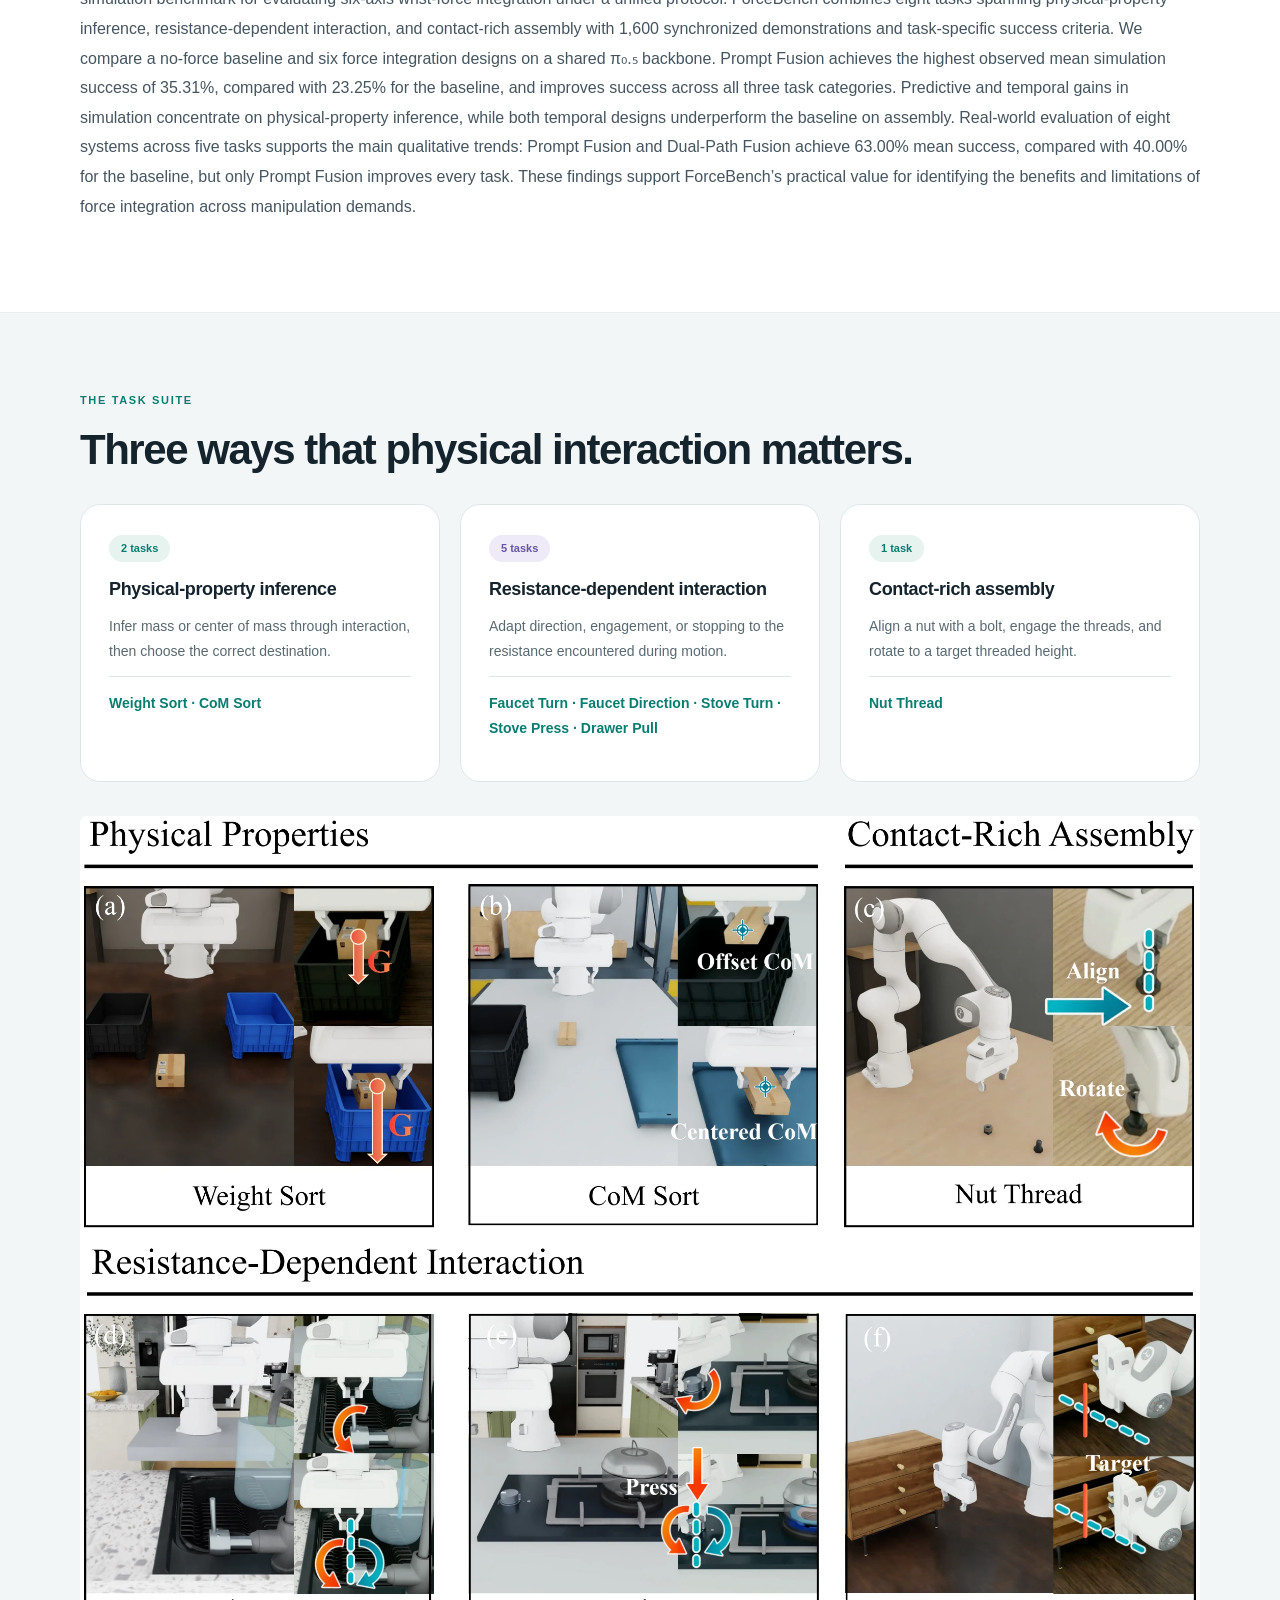
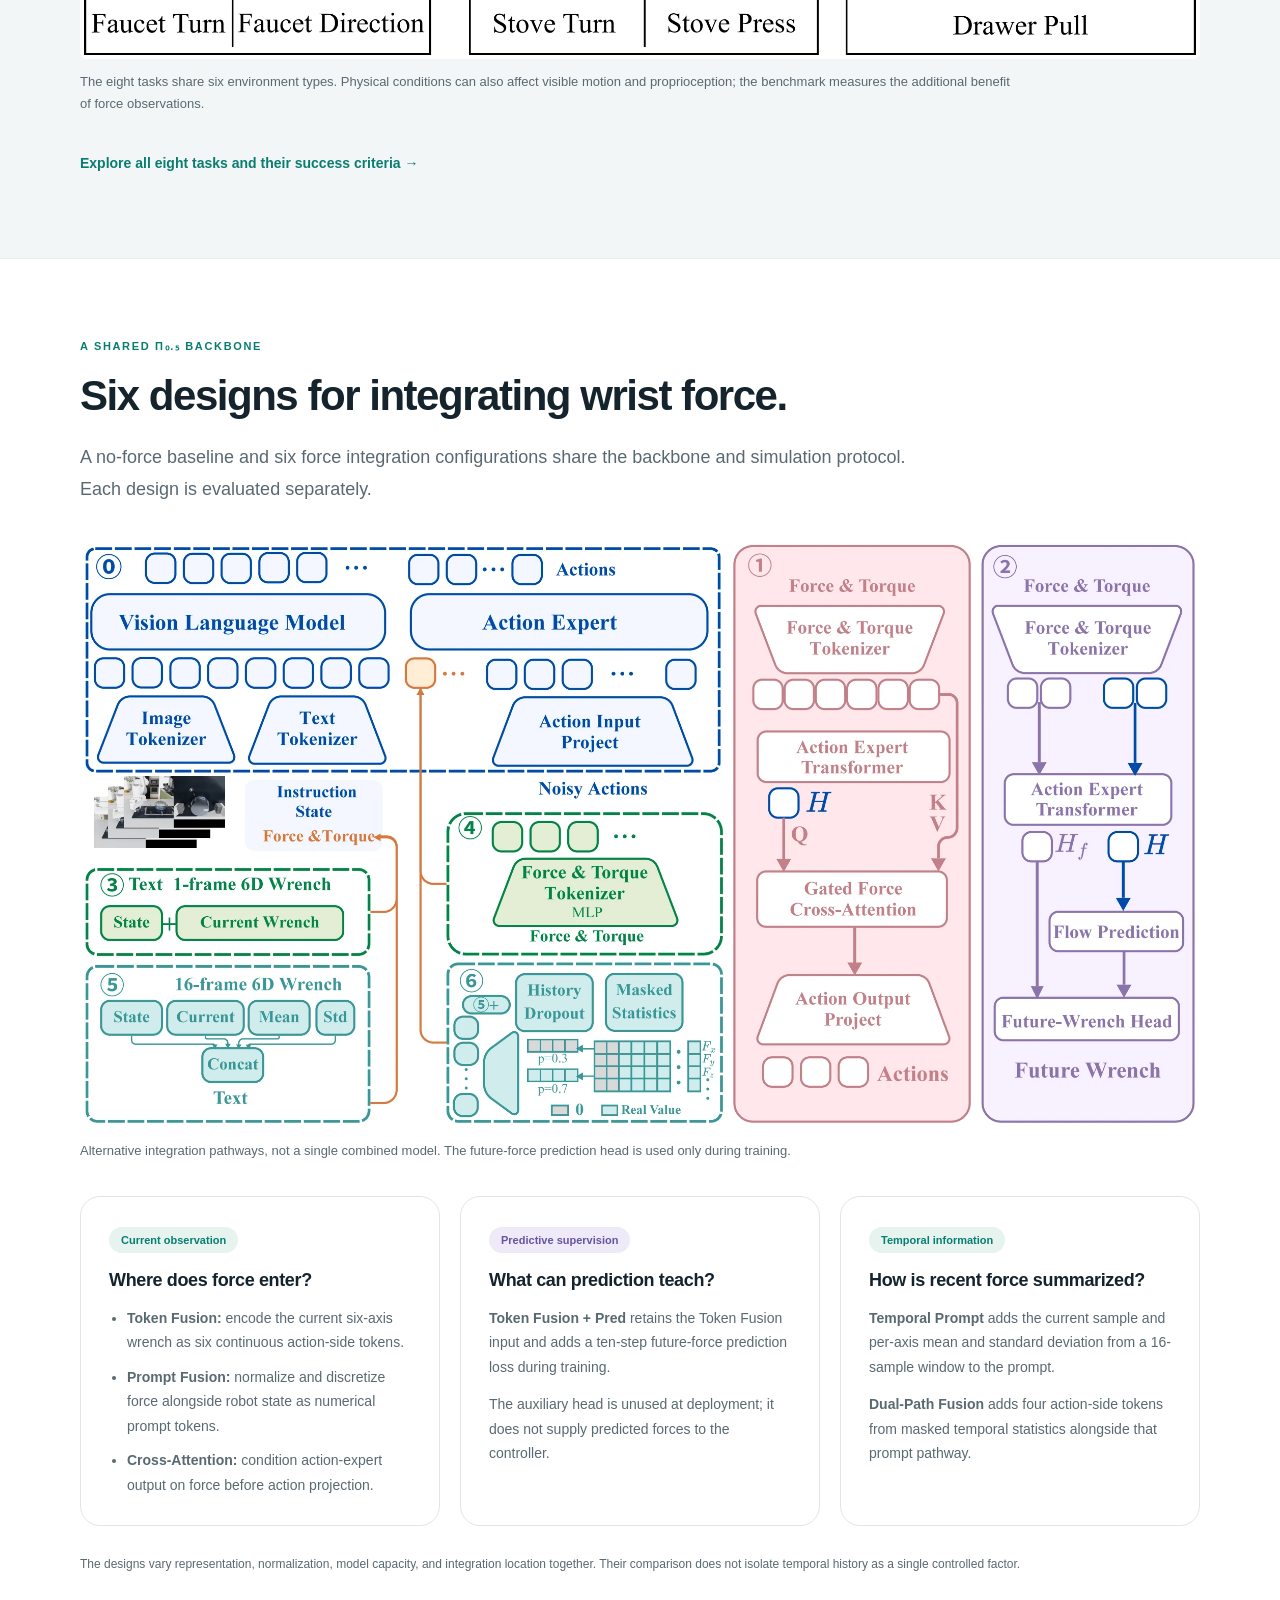
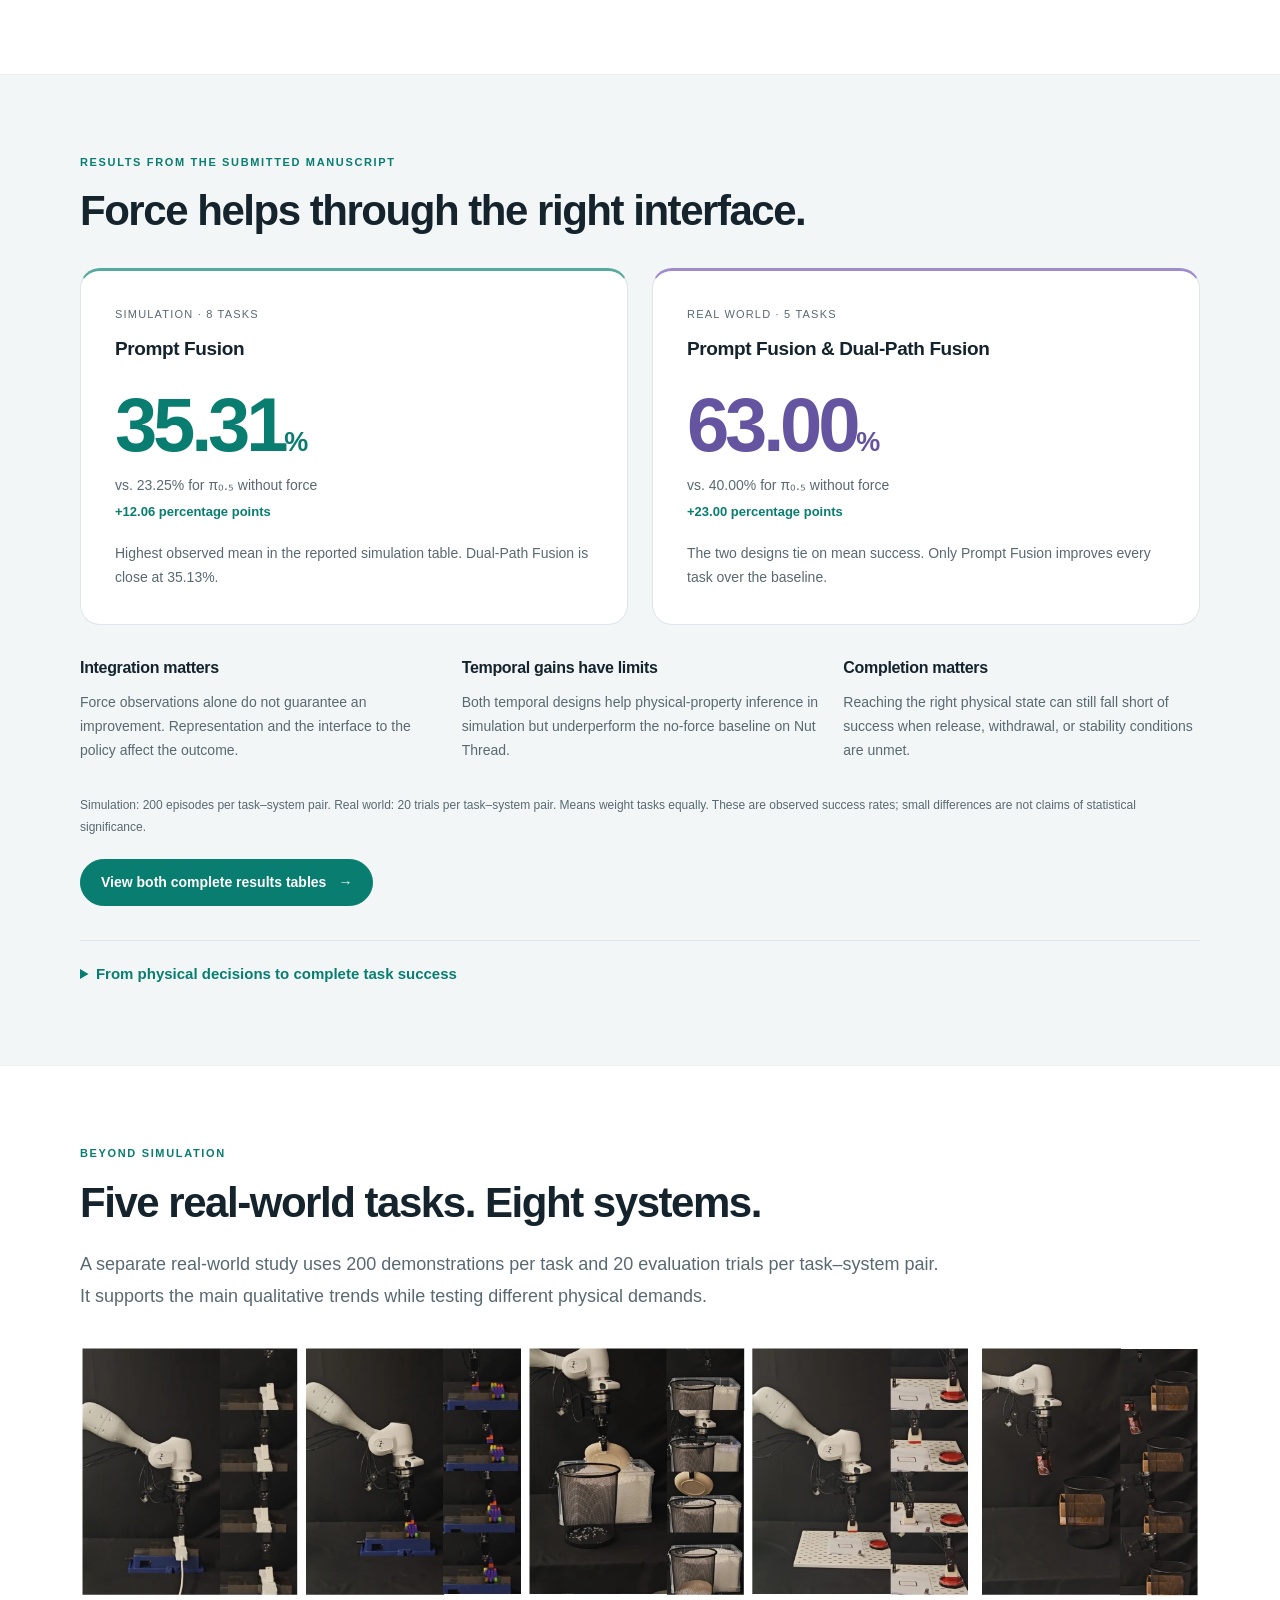
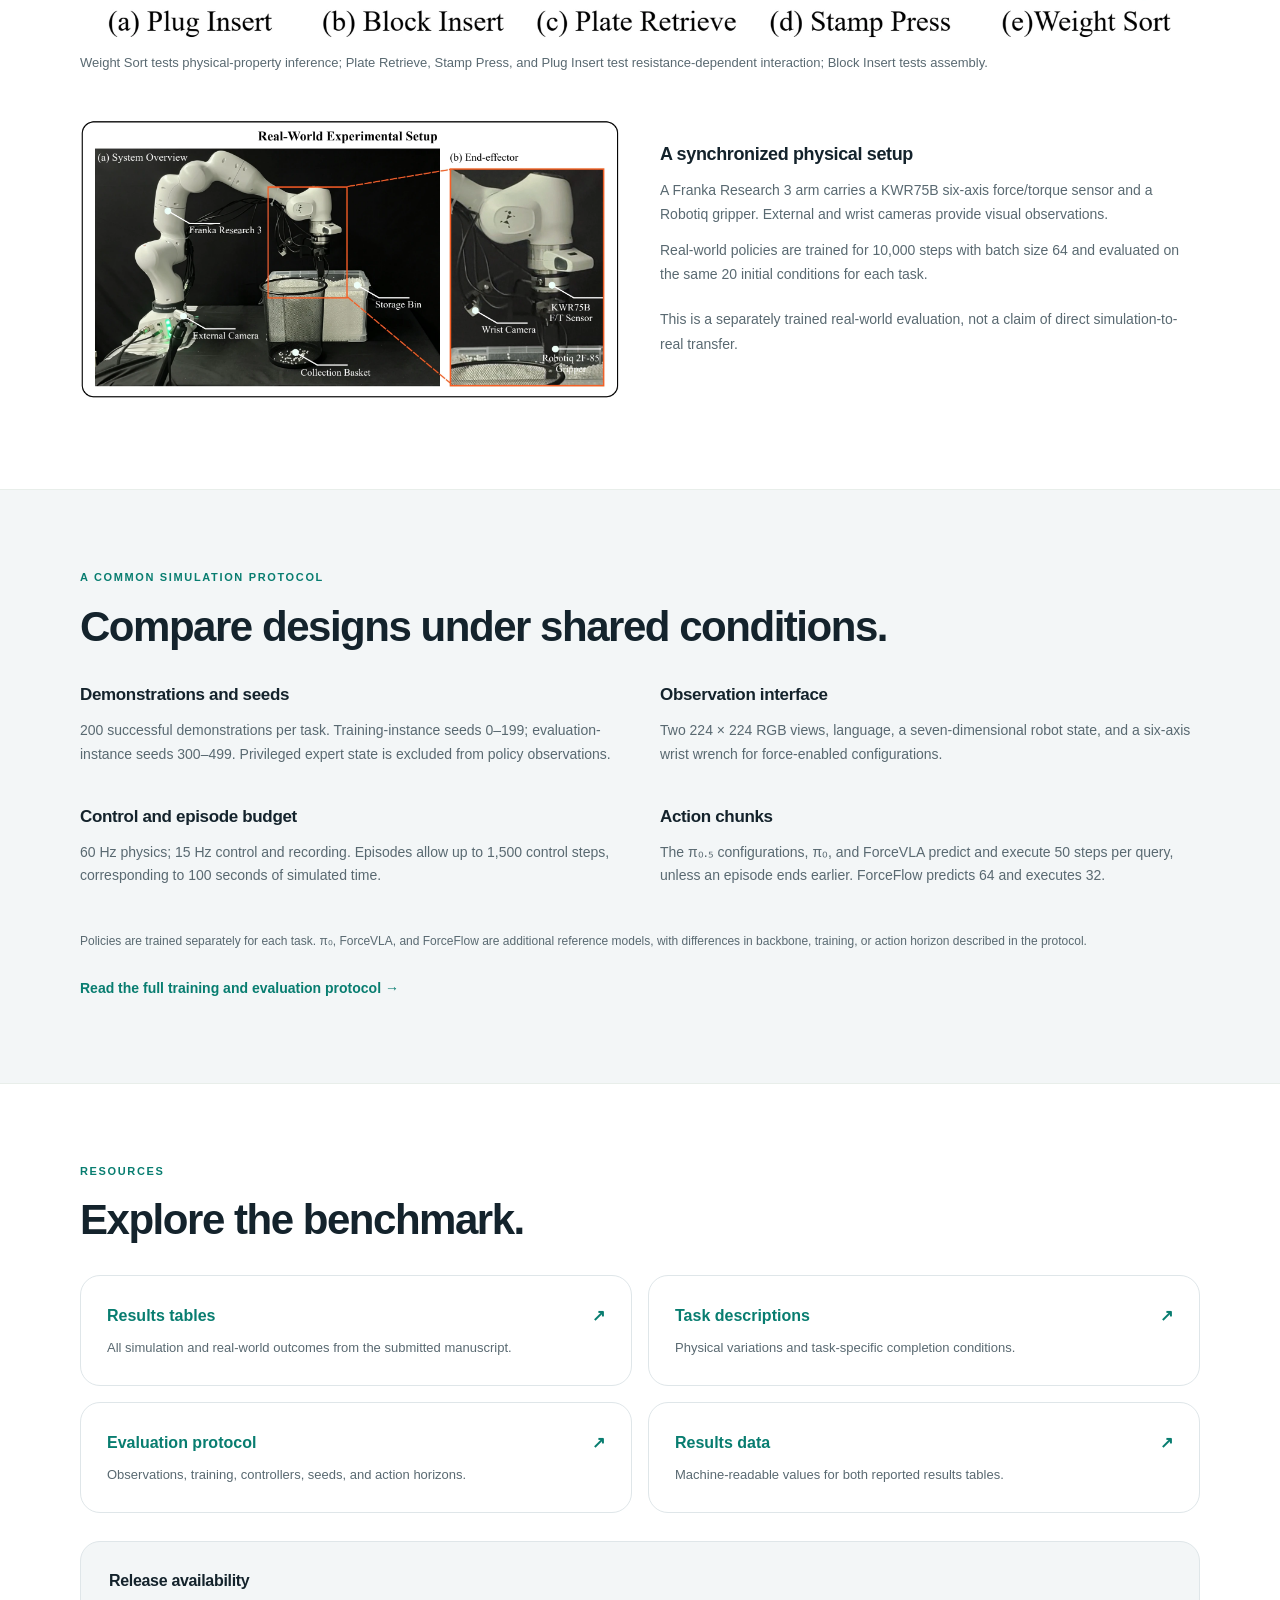
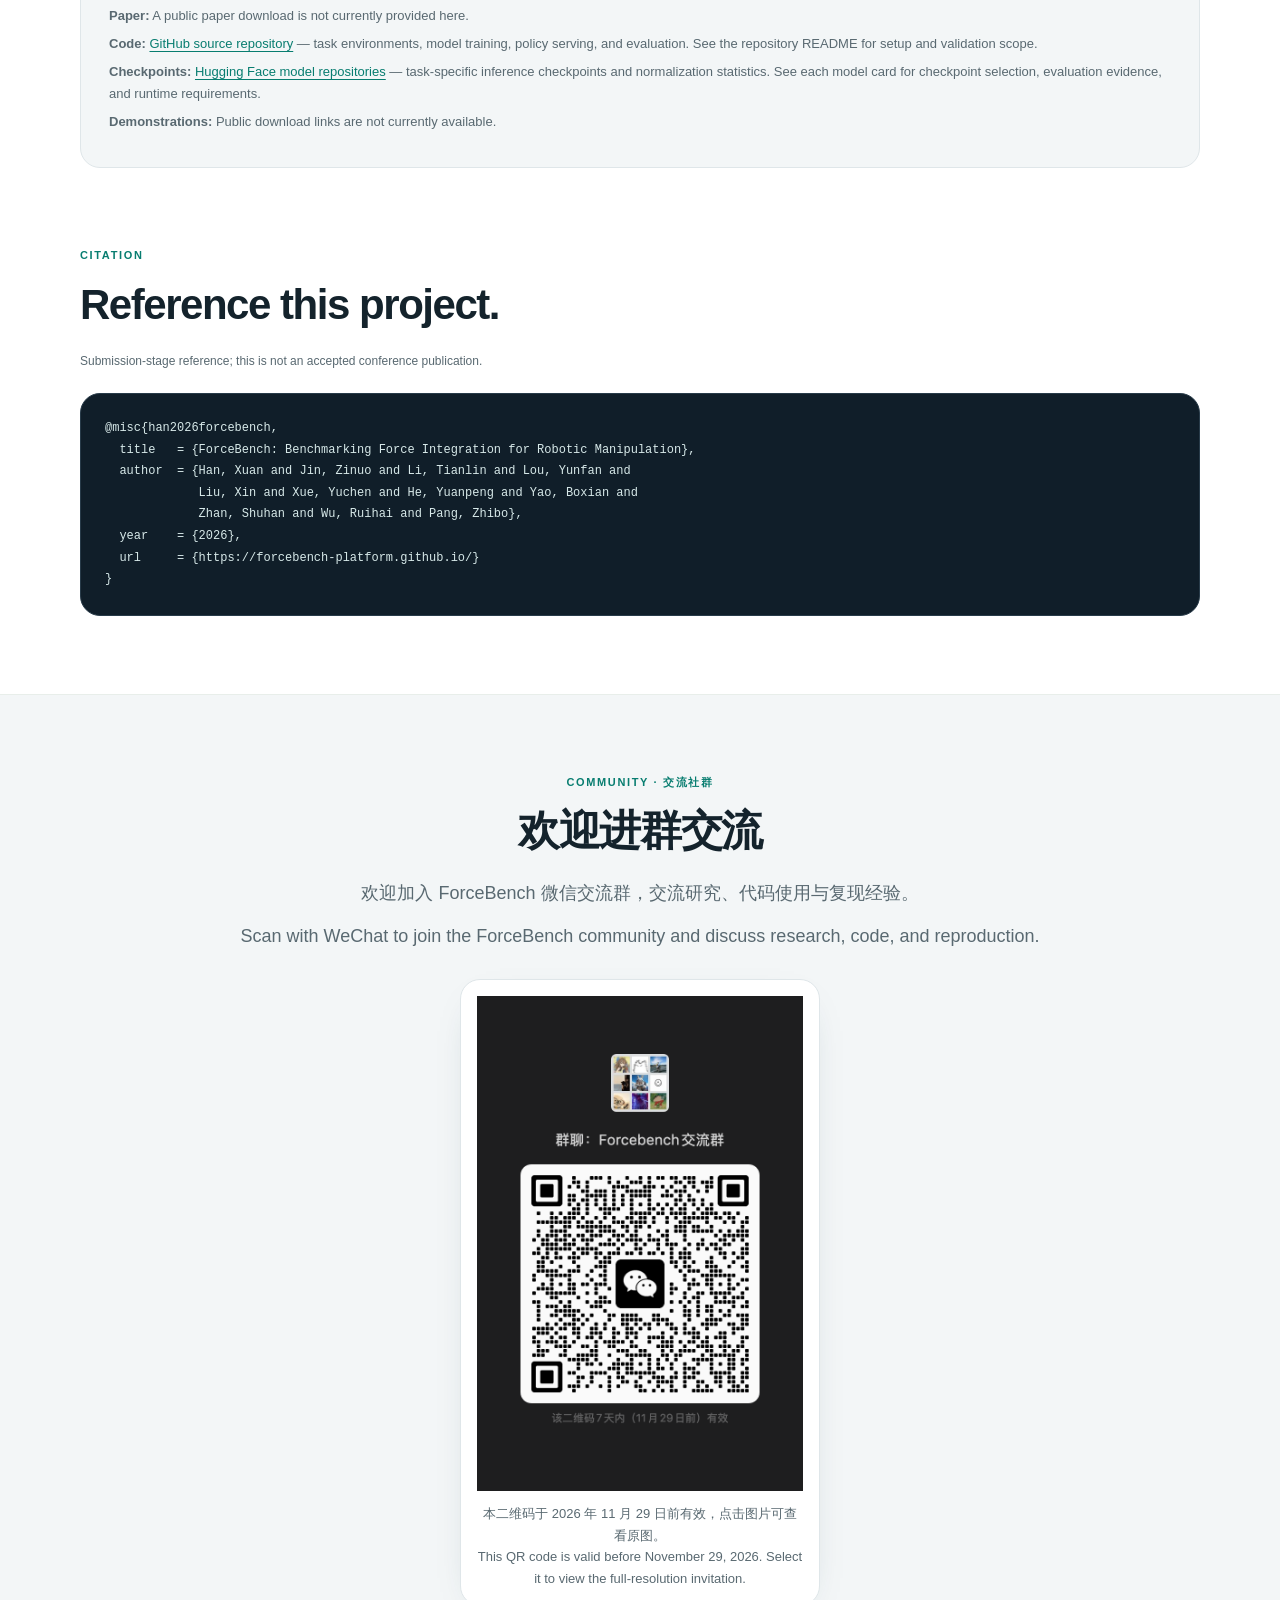
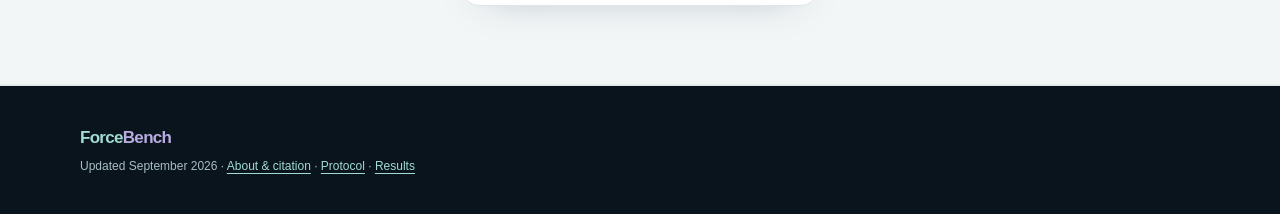
==== commit 2bf6feb9: "Add files via upload" ====
--- a/index.html
+++ b/index.html
@@ -12,6 +12,7 @@
 <meta property="og:image" content="https://forcebench-platform.github.io/assets/figures/pipeline.webp">
 <link rel="canonical" href="https://forcebench-platform.github.io/">
 <link rel="stylesheet" href="assets/project.css?v=20261021-community">
+<link rel="stylesheet" href="assets/refresh.css?v=20261126-logos">
 </head>
 <body>
 <a class="skip" href="#main">Skip to content</a>
@@ -23,8 +24,8 @@
   <p class="affiliations"><span><sup>1</sup> PKU-PI Lab, Peking University</span><span><sup>2</sup> University of California, Berkeley</span><span><sup>3</sup> National University of Singapore</span><span><sup>4</sup> ePyBot Intelligence</span></p>
   <p class="equal">* Equal contribution</p>
   <div class="logos"><img src="assets/logos/pku.png" alt="Peking University"><img src="assets/logos/pi-lab.png" alt="PKU-PI Lab"><img src="assets/logos/berkeley.png" alt="University of California, Berkeley"></div>
-  <div class="actions"><a class="button primary" href="#video">Watch video <span aria-hidden="true">▶</span></a><a class="button" href="https://github.com/forcebench-platform/ForceBench" target="_blank" rel="noopener noreferrer">GitHub Code <span aria-hidden="true">↗</span></a><a class="button" href="leaderboard.html">Explore the results <span aria-hidden="true">↗</span></a><a class="button" href="doc/index.html">Evaluation protocol</a><a class="button" href="#citation">Citation</a></div>
-  <p class="small"><a href="#resources">Paper, code, and data availability</a></p>
+  <div class="actions"><a class="button primary" href="#video">Watch video <span aria-hidden="true">▶</span></a><a class="button" href="https://github.com/forcebench-platform/ForceBench" target="_blank" rel="noopener noreferrer"><img class="button-logo github-logo" src="assets/github.svg" width="20" height="20" alt="" aria-hidden="true">GitHub Code <span aria-hidden="true">↗</span></a><a class="button" href="https://huggingface.co/hanxuan2003" target="_blank" rel="noopener noreferrer"><img class="button-logo" src="assets/huggingface.svg" width="20" height="20" alt="" aria-hidden="true">Hugging Face <span aria-hidden="true">↗</span></a><a class="button" href="leaderboard.html">Explore the results <span aria-hidden="true">↗</span></a><a class="button" href="doc/index.html">Evaluation protocol</a><a class="button" href="#citation">Citation</a></div>
+  <p class="small"><a href="#resources">Paper, code, checkpoints, and data availability</a></p>
 </header>
 
 <section id="video" class="video-section wrap" aria-labelledby="video-title">
@@ -89,7 +90,7 @@
 <section id="resources" class="section wrap">
   <p class="eyebrow">Resources</p><h2>Explore the benchmark.</h2>
   <div class="resource-grid"><a href="leaderboard.html"><strong>Results tables <span aria-hidden="true">↗</span></strong><span>All simulation and real-world outcomes from the submitted manuscript.</span></a><a href="tasks.html"><strong>Task descriptions <span aria-hidden="true">↗</span></strong><span>Physical variations and task-specific completion conditions.</span></a><a href="doc/index.html"><strong>Evaluation protocol <span aria-hidden="true">↗</span></strong><span>Observations, training, controllers, seeds, and action horizons.</span></a><a href="results/leaderboard.json"><strong>Results data <span aria-hidden="true">↗</span></strong><span>Machine-readable values for both reported results tables.</span></a></div>
-  <div class="availability"><h3>Release availability</h3><p><strong>Paper:</strong> A public paper download is not currently provided here.</p><p><strong>Code:</strong> <a href="https://github.com/forcebench-platform/ForceBench" target="_blank" rel="noopener noreferrer">GitHub source repository</a> — task environments, model training, policy serving, and evaluation. See the repository README for setup and validation scope.</p><p><strong>Demonstrations and checkpoints:</strong> Public download links are not currently available. This page will be updated when releases are available.</p></div>
+  <div class="availability"><h3>Release availability</h3><p><strong>Paper:</strong> A public paper download is not currently provided here.</p><p><strong>Code:</strong> <a href="https://github.com/forcebench-platform/ForceBench" target="_blank" rel="noopener noreferrer">GitHub source repository</a> — task environments, model training, policy serving, and evaluation. See the repository README for setup and validation scope.</p><p><strong>Checkpoints:</strong> <a href="https://huggingface.co/hanxuan2003" target="_blank" rel="noopener noreferrer">Hugging Face model repositories</a> — task-specific inference checkpoints and normalization statistics. See each model card for checkpoint selection, evaluation evidence, and runtime requirements.</p><p><strong>Demonstrations:</strong> Public download links are not currently available.</p></div>
 </section>
 
 <section id="citation" class="section wrap citation"><p class="eyebrow">Citation</p><h2>Reference this project.</h2><p class="fineprint">Submission-stage reference; this is not an accepted conference publication.</p>
--- a/assets/refresh.css
+++ b/assets/refresh.css
@@ -0,0 +1,119 @@
+/* A lightweight presentation refresh; content and page behavior stay in place. */
+:root {
+  --ink: #14232c;
+  --muted: #596971;
+  --green: #087d70;
+  --purple: #6555a1;
+  --line: #dfe6e9;
+  --band: #f3f6f7;
+  --radius: 20px;
+  --display: "Inter Tight", "Inter", -apple-system, BlinkMacSystemFont, "Segoe UI", sans-serif;
+}
+body { -webkit-font-smoothing: antialiased; }
+h1, h2, h3, .abstract h3 { font-family: var(--display); }
+h2 { font-size: clamp(28px, 3.5vw, 42px); font-weight: 650; letter-spacing: -.035em; }
+h3 { letter-spacing: -.02em; }
+.wrap { width: min(1120px, calc(100% - 48px)); }
+.topnav {
+  color: #edf5f8;
+  background: rgba(10, 20, 29, .94);
+  backdrop-filter: blur(16px);
+  -webkit-backdrop-filter: blur(16px);
+  border-bottom: 1px solid rgba(255, 255, 255, .12);
+}
+.nav-inner { min-height: 64px; }
+.topnav .brand { color: #eff8f7; }
+.topnav .brand span { color: #9be0d6; }
+.nav-links { gap: 8px; }
+.nav-links a { color: #cedbdf; border-radius: 999px; padding: 6px 12px; }
+.nav-links a:hover, .nav-links a:focus-visible { color: #fff; background: rgba(255,255,255,.1); }
+.hero {
+  width: 100%;
+  padding: 76px max(24px, calc((100vw - 1120px) / 2)) 58px;
+  background: radial-gradient(ellipse at 50% 0, #193b40 0, #101e29 48%, #0a141d 100%);
+  color: #eef5f7;
+}
+.hero h1 { font-size: clamp(25px, 3.1vw, 38px); font-weight: 500; line-height: 1.28; letter-spacing: -.035em; }
+.wordmark { font-size: clamp(62px, 8.5vw, 110px); line-height: 1.08; font-weight: 750; letter-spacing: -.065em; margin-bottom: 22px; color: #f0f7f8; }
+.wordmark > span { color: #9ce4dc; }
+@supports (background-clip: text) {
+  .wordmark > span {
+    background: linear-gradient(110deg, #91ecda, #9bcdf2 65%, #c2b0ef);
+    background-clip: text;
+    -webkit-background-clip: text;
+    color: transparent;
+  }
+}
+.authors { font-size: 14px; line-height: 1.95; color: #dce6ea; }
+.hero .affiliations, .hero .equal { color: #b0c2ca; }
+.logos { margin: 26px auto; padding: 16px 28px; width: fit-content; max-width: 100%; border-radius: 16px; background: #fff; gap: 32px; }
+.logos img { height: 42px; max-width: 190px; }
+.actions { gap: 10px; margin-top: 28px; }
+.button { padding: 11px 20px; border-radius: 999px; gap: 12px; transition: background .18s, border-color .18s; }
+.hero .button { color: #edf5f8; background: rgba(255,255,255,.05); border-color: #475b66; }
+.hero .button:hover { background: rgba(255,255,255,.13); border-color: #91c9c1; }
+.hero .button.primary { background: #e5f5f2; color: #142b2b; border-color: #e5f5f2; }
+.hero .button.primary:hover { background: #c8ece5; }
+.hero .small { margin-top: 20px; }
+.hero .small a { color: #b0d9d5; }
+.video-section { padding-top: 64px; padding-bottom: 24px; }
+.video-figure { padding: 10px; border: 1px solid var(--line); border-radius: 24px; background: #fff; box-shadow: 0 18px 60px -35px #40596566; }
+.video-figure video { border: 0; border-radius: 15px; }
+.video-figure figcaption { margin: 14px 8px 5px; }
+.section { padding-block: 78px; }
+.eyebrow { font-size: 11px; letter-spacing: .15em; margin-bottom: 14px; }
+.intro { font-size: 18px; line-height: 1.75; }
+.stats { padding-block: 30px; margin-block: 38px; }
+.stats strong { font-size: 42px; font-weight: 650; letter-spacing: -.05em; }
+.stats span { font-size: 13px; }
+figure { margin-block: 34px; }
+figcaption { font-size: 13px; }
+.abstract { border-top: 1px solid var(--line); padding-top: 30px; }
+.abstract h3 { font-size: 26px; font-weight: 600; }
+.abstract p { font-family: inherit; text-align: left; color: #45555f; font-size: 16px; line-height: 1.85; }
+.cards { gap: 20px; }
+.cards article { padding: 28px; border-color: var(--line); }
+.tag { padding: 4px 12px; background: #e6f3ef; }
+.tag.purple { background: #eeeaf7; }
+.result-grid { gap: 24px; }
+.result-card { padding: 34px; border-top: 3px solid #58a99d; }
+.result-card:nth-child(2) { border-top-color: #9e8ccb; }
+.result-number { font-size: clamp(58px, 6vw, 76px); font-weight: 600; letter-spacing: -.055em; }
+.resource-grid > a { padding: 26px; transition: border-color .18s, background .18s; }
+.resource-grid > a:hover { border-color: #82b8ae; background: #f0f7f5; }
+.availability { padding: 28px; border: 1px solid var(--line); }
+.citation { padding-top: 0; }
+pre { background: #101e29; color: #d7e9e9; border: 1px solid #283b49; }
+.community-qr { box-shadow: 0 12px 40px -26px #1b394866; }
+footer { background: #0a141d; color: #a8bdc6; padding-block: 35px; }
+footer .brand, footer a { color: #a1dbd1; }
+footer .brand span { color: #b9ace2; }
+:focus-visible { outline: 3px solid #9182c9; outline-offset: 4px; }
+.hero :focus-visible, .topnav :focus-visible { outline-color: #a6e8dd; }
+@media (max-width: 760px) {
+  .wrap { width: calc(100% - 36px); }
+  .hero { width: 100%; padding: 44px 20px 40px; }
+  .hero h1 { font-size: 25px; }
+  .wordmark { font-size: clamp(53px, 12vw, 84px); }
+  .nav-links { gap: 2px; }
+  .nav-links a { padding: 4px 8px; }
+  .authors { font-size: 13px; }
+  .logos { padding: 14px 18px; gap: 18px; }
+  .logos img { height: 34px; max-width: 150px; }
+  .button { font-size: 13px; padding: 10px 15px; }
+  .section { padding-block: 48px; }
+  .video-section { padding-top: 40px; }
+  .video-figure { padding: 6px; border-radius: 18px; }
+  .video-figure video { border-radius: 12px; }
+  .stats strong { font-size: 34px; }
+  .intro { font-size: 16px; }
+  .cards article, .result-card, .availability { padding: 24px; }
+  .citation { padding-top: 0; }
+}
+@media (prefers-reduced-motion: reduce) {
+  .button, .resource-grid > a { transition: none; }
+}
+
+/* Local brand assets keep the buttons independent of third-party requests. */
+.button-logo { display: block; width: 20px; height: 20px; flex: 0 0 20px; object-fit: contain; }
+.hero .github-logo { filter: brightness(0) invert(1); }
